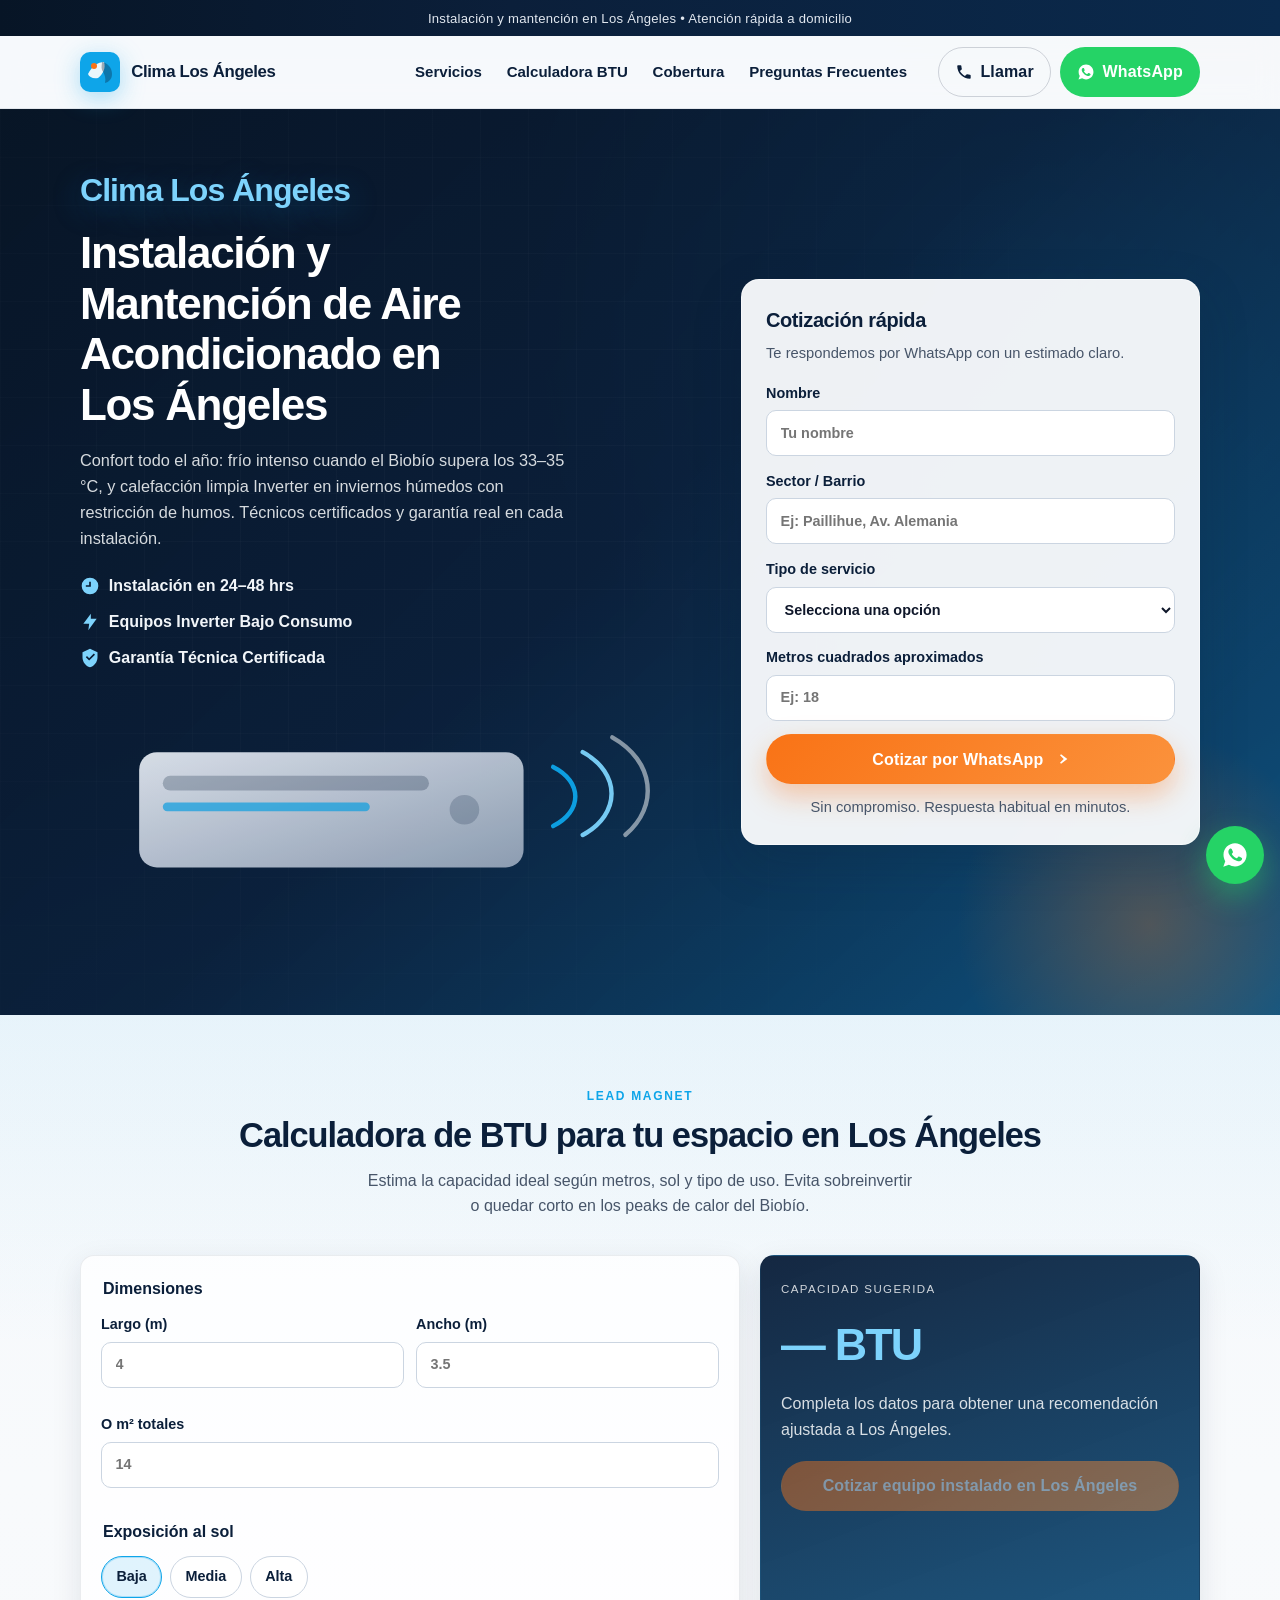
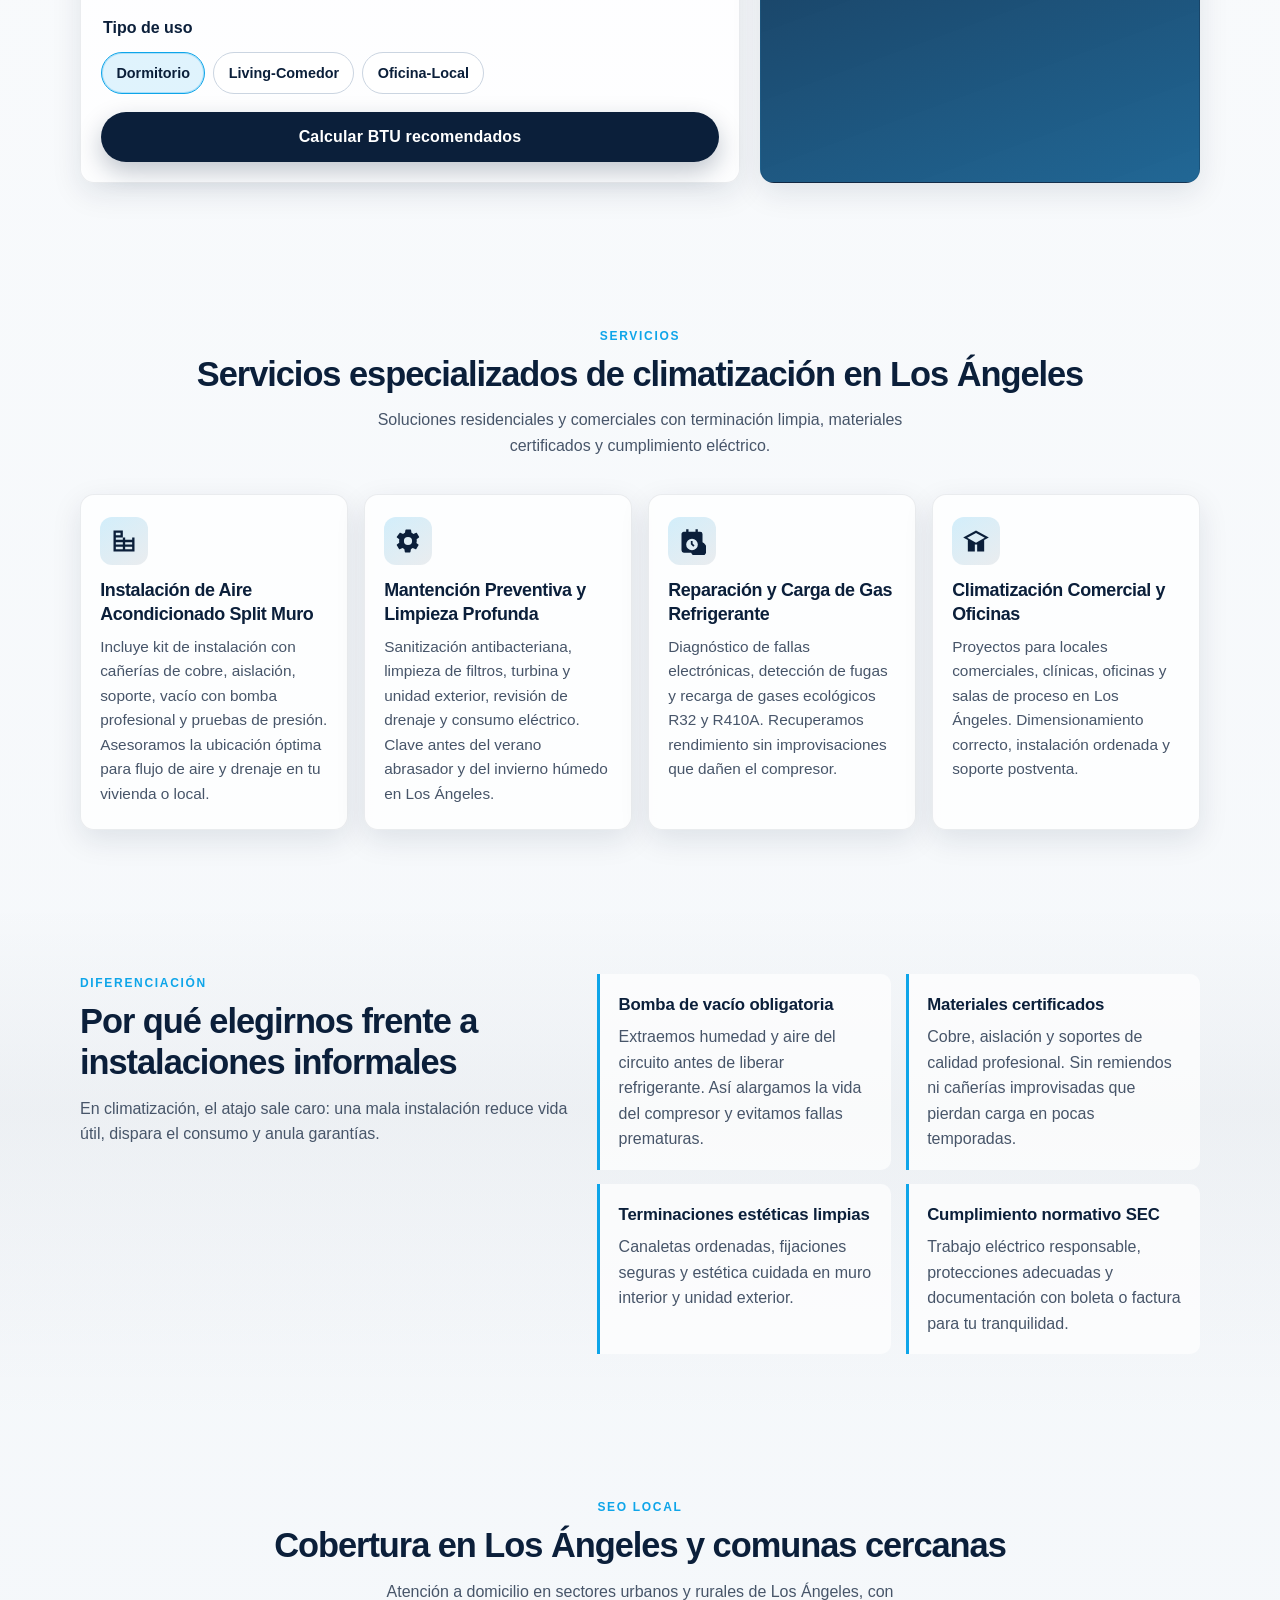
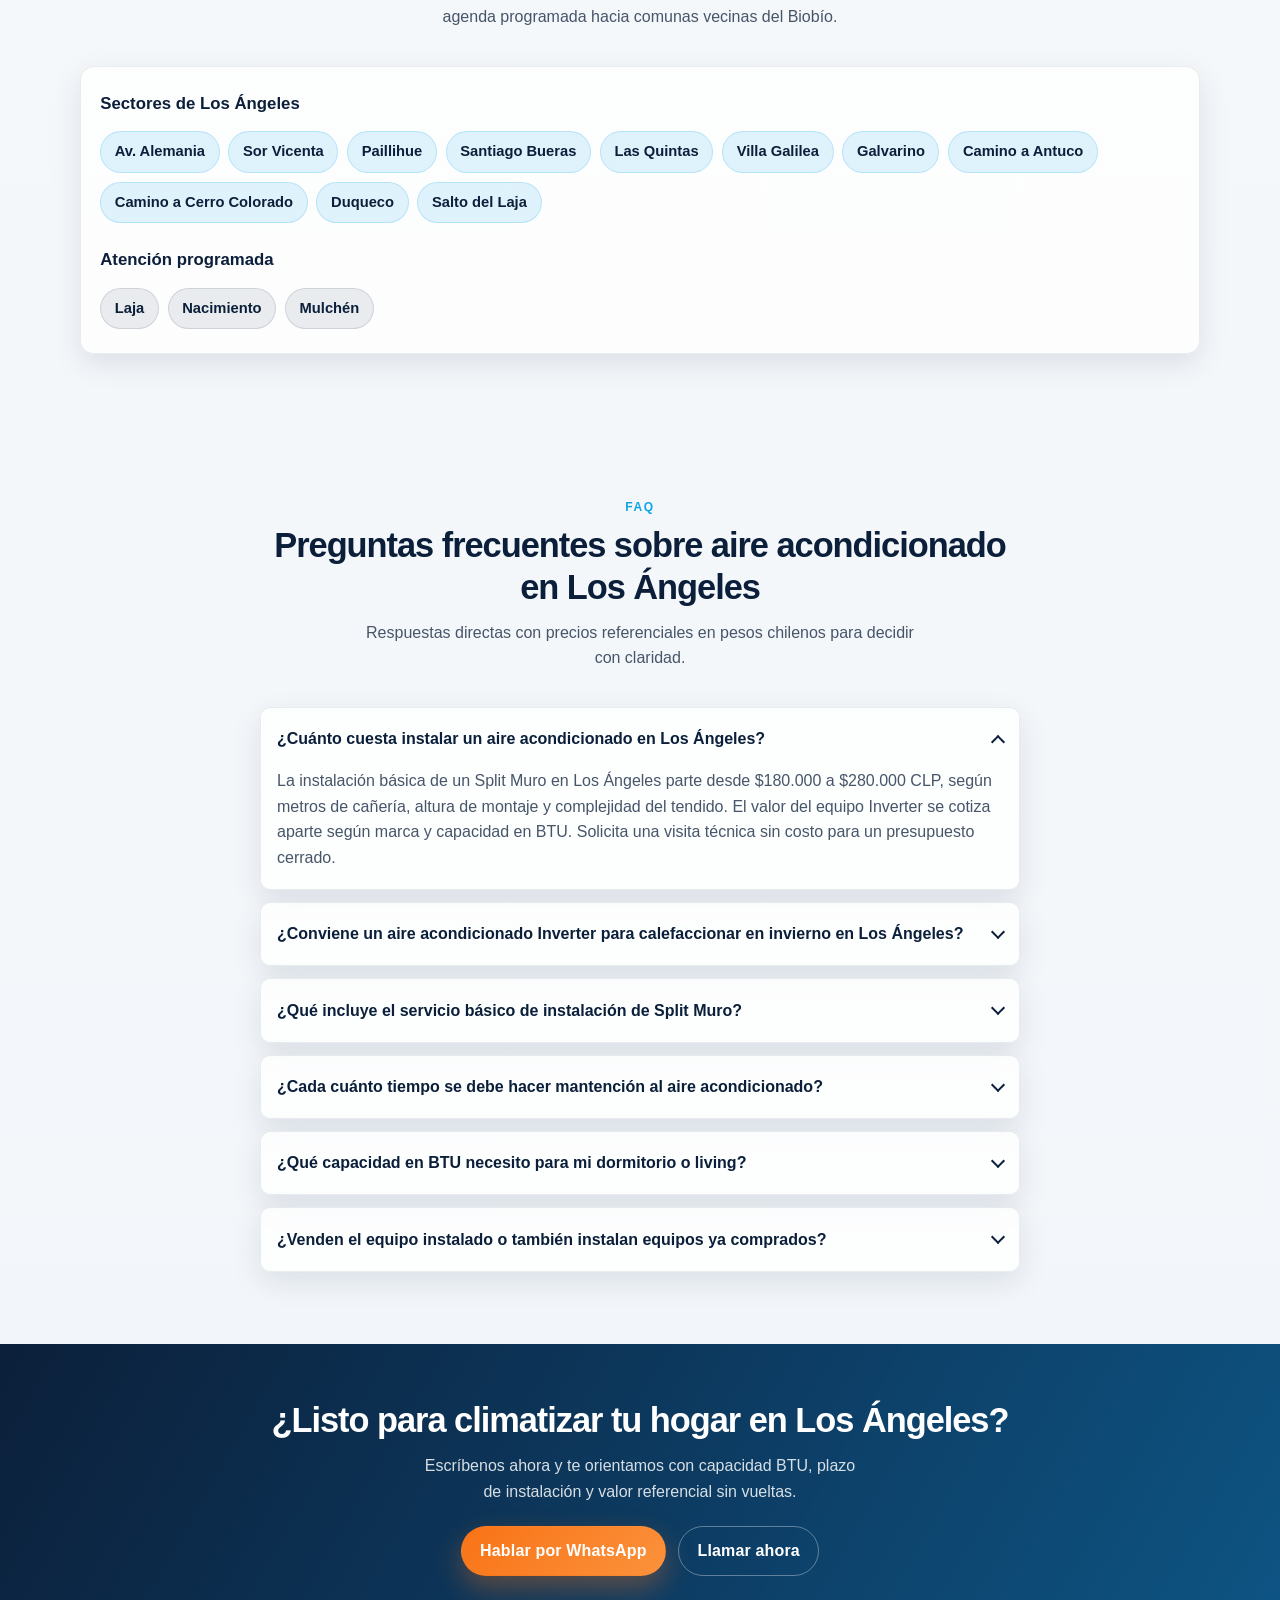
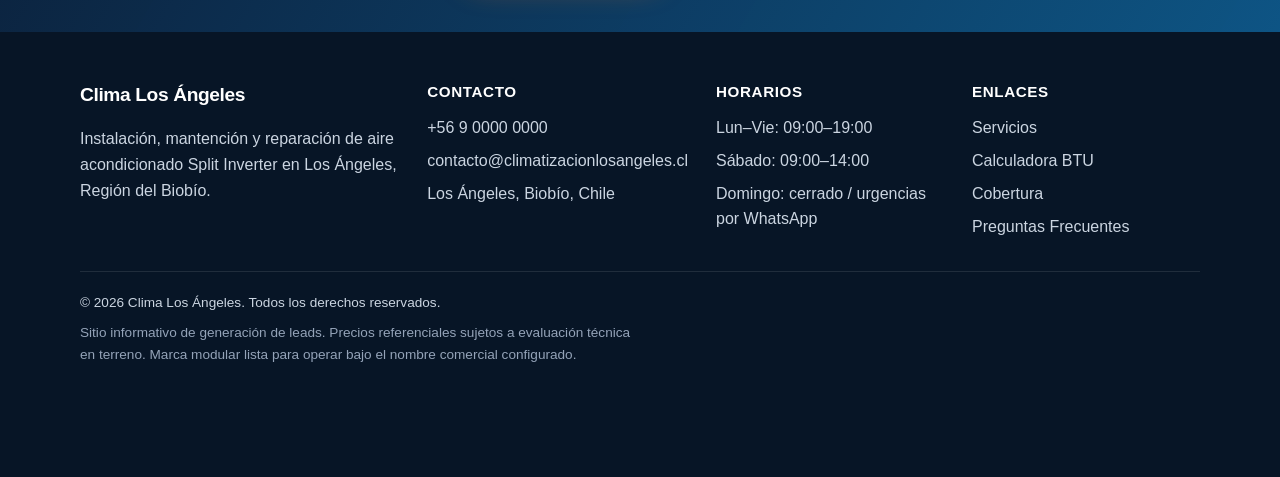
==== index.html @ d8f7f58b "Publish Rank & Rent landing for climatización in Los Ángeles. Co-authored-by: Cursor <cursoragent@cu" ====
<!DOCTYPE html>
<html lang="es-CL">
<head>
  <meta charset="UTF-8">
  <meta name="viewport" content="width=device-width, initial-scale=1.0">
  <title>Aire Acondicionado en Los Ángeles | Instalación y Mantención Inverter</title>
  <meta name="description" content="Instalación y mantención de aire acondicionado Inverter en Los Ángeles. Frío en verano, calefacción limpia en invierno. Cotiza por WhatsApp hoy.">
  <meta name="robots" content="index, follow">
  <link rel="canonical" href="https://climatizacionlosangeles.cl/">

  <meta property="og:type" content="website">
  <meta property="og:locale" content="es_CL">
  <meta property="og:url" content="https://climatizacionlosangeles.cl/">
  <meta property="og:title" content="Aire Acondicionado en Los Ángeles | Instalación y Mantención Inverter">
  <meta property="og:description" content="Instalación y mantención de aire acondicionado Inverter en Los Ángeles. Frío en verano, calefacción limpia en invierno. Cotiza por WhatsApp hoy.">
  <meta property="og:site_name" content="Clima Los Ángeles">

  <meta name="geo.region" content="CL-BI">
  <meta name="geo.placename" content="Los Ángeles">
  <meta name="geo.position" content="-37.4689;-72.3527">
  <meta name="ICBM" content="-37.4689, -72.3527">

  <meta name="theme-color" content="#0B1F3A">
  <link rel="stylesheet" href="css/styles.css">

  <script type="application/ld+json">
  {
    "@context": "https://schema.org",
    "@graph": [
      {
        "@type": "HVACBusiness",
        "@id": "https://climatizacionlosangeles.cl/#business",
        "name": "Clima Los Ángeles",
        "url": "https://climatizacionlosangeles.cl/",
        "telephone": "+56900000000",
        "email": "contacto@climatizacionlosangeles.cl",
        "priceRange": "$$",
        "image": "https://climatizacionlosangeles.cl/og-image.jpg",
        "description": "Instalación, mantención y reparación de aire acondicionado Split Inverter en Los Ángeles, Región del Biobío. Solución frío/calor limpia frente a la leña.",
        "address": {
          "@type": "PostalAddress",
          "addressLocality": "Los Ángeles",
          "addressRegion": "Biobío",
          "addressCountry": "CL"
        },
        "geo": {
          "@type": "GeoCoordinates",
          "latitude": -37.4689,
          "longitude": -72.3527
        },
        "areaServed": [
          { "@type": "City", "name": "Los Ángeles" },
          { "@type": "City", "name": "Laja" },
          { "@type": "City", "name": "Nacimiento" },
          { "@type": "City", "name": "Mulchén" }
        ],
        "openingHoursSpecification": [
          {
            "@type": "OpeningHoursSpecification",
            "dayOfWeek": ["Monday", "Tuesday", "Wednesday", "Thursday", "Friday"],
            "opens": "09:00",
            "closes": "19:00"
          },
          {
            "@type": "OpeningHoursSpecification",
            "dayOfWeek": "Saturday",
            "opens": "09:00",
            "closes": "14:00"
          }
        ],
        "sameAs": []
      },
      {
        "@type": "Service",
        "@id": "https://climatizacionlosangeles.cl/#instalacion",
        "name": "Instalación de Aire Acondicionado Split Muro",
        "serviceType": "Instalación de aire acondicionado",
        "provider": { "@id": "https://climatizacionlosangeles.cl/#business" },
        "areaServed": { "@type": "City", "name": "Los Ángeles" },
        "description": "Instalación profesional de Split Inverter con kit completo, vacío con bomba, pruebas de presión y asesoría de ubicación en Los Ángeles."
      },
      {
        "@type": "Service",
        "@id": "https://climatizacionlosangeles.cl/#mantencion",
        "name": "Mantención Preventiva y Limpieza Profunda",
        "serviceType": "Mantención de aire acondicionado",
        "provider": { "@id": "https://climatizacionlosangeles.cl/#business" },
        "areaServed": { "@type": "City", "name": "Los Ángeles" },
        "description": "Sanitización antibacteriana, limpieza de filtros, turbina y unidad exterior, revisión de drenaje y consumo eléctrico."
      },
      {
        "@type": "Service",
        "@id": "https://climatizacionlosangeles.cl/#reparacion",
        "name": "Reparación y Carga de Gas Refrigerante",
        "serviceType": "Reparación de aire acondicionado",
        "provider": { "@id": "https://climatizacionlosangeles.cl/#business" },
        "areaServed": { "@type": "City", "name": "Los Ángeles" },
        "description": "Diagnóstico de fallas electrónicas, detección de fugas y recarga de gases ecológicos R32 y R410A."
      },
      {
        "@type": "FAQPage",
        "@id": "https://climatizacionlosangeles.cl/#faq",
        "mainEntity": [
          {
            "@type": "Question",
            "name": "¿Cuánto cuesta instalar un aire acondicionado en Los Ángeles?",
            "acceptedAnswer": {
              "@type": "Answer",
              "text": "La instalación básica de un Split Muro en Los Ángeles parte desde $180.000 a $280.000 CLP, según metros de cañería, altura de montaje y complejidad del tendido. El valor del equipo Inverter se cotiza aparte según marca y capacidad en BTU. Solicita una visita técnica sin costo para un presupuesto cerrado."
            }
          },
          {
            "@type": "Question",
            "name": "¿Conviene un aire acondicionado Inverter para calefaccionar en invierno en Los Ángeles?",
            "acceptedAnswer": {
              "@type": "Answer",
              "text": "Sí. En Los Ángeles los inviernos son húmedos y fríos, y con restricción de humos visibles la leña queda limitada. Un Split Inverter frío/calor entrega calefacción limpia, eficiente y de bajo consumo eléctrico, ideal para dormitorios y living sin emitir material particulado."
            }
          },
          {
            "@type": "Question",
            "name": "¿Qué incluye el servicio básico de instalación de Split Muro?",
            "acceptedAnswer": {
              "@type": "Answer",
              "text": "Incluye kit de instalación (cañerías de cobre, aislación térmica, soporte de unidad exterior), vacío con bomba profesional, pruebas de presión, puesta en marcha, explicación de uso del control y garantía escrita del servicio. Tendidos especiales o canaletas decorativas se cotizan aparte."
            }
          },
          {
            "@type": "Question",
            "name": "¿Cada cuánto tiempo se debe hacer mantención al aire acondicionado?",
            "acceptedAnswer": {
              "@type": "Answer",
              "text": "Se recomienda mantención preventiva al menos 1 o 2 veces al año: antes del verano (para frío) y antes del invierno (para calefacción). El servicio de limpieza profunda en Los Ángeles tiene valor referencial desde $45.000 a $70.000 CLP por equipo, según acceso y estado del sistema."
            }
          },
          {
            "@type": "Question",
            "name": "¿Qué capacidad en BTU necesito para mi dormitorio o living?",
            "acceptedAnswer": {
              "@type": "Answer",
              "text": "Como referencia: dormitorio de 9 a 12 m² suele requerir 9.000 BTU; living de 16 a 22 m² alrededor de 12.000 a 18.000 BTU. La exposición al sol, altura de cielo y uso real cambian el cálculo. Usa nuestra calculadora de BTU en esta página para una estimación precisa."
            }
          },
          {
            "@type": "Question",
            "name": "¿Venden el equipo instalado o también instalan equipos ya comprados?",
            "acceptedAnswer": {
              "@type": "Answer",
              "text": "Ambas opciones. Cotizamos equipos Inverter instalados llave en mano, y también instalamos equipos que el cliente ya compró en retail, siempre que cumplan condiciones técnicas y de garantía. En ambos casos usamos bomba de vacío y materiales certificados."
            }
          }
        ]
      },
      {
        "@type": "BreadcrumbList",
        "@id": "https://climatizacionlosangeles.cl/#breadcrumb",
        "itemListElement": [
          {
            "@type": "ListItem",
            "position": 1,
            "name": "Inicio",
            "item": "https://climatizacionlosangeles.cl/"
          },
          {
            "@type": "ListItem",
            "position": 2,
            "name": "Aire Acondicionado Los Ángeles",
            "item": "https://climatizacionlosangeles.cl/#servicios"
          }
        ]
      }
    ]
  }
  </script>
</head>
<body>
  <a class="skip-link" href="#contenido">Saltar al contenido</a>

  <div class="topbar" role="region" aria-label="Aviso de atención">
    <p>Instalación y mantención en Los Ángeles • Atención rápida a domicilio</p>
  </div>

  <header class="site-header" id="inicio">
    <div class="nav-wrap">
      <a class="brand" href="#inicio" aria-label="Clima Los Ángeles - Inicio">
        <svg class="brand-mark" viewBox="0 0 40 40" width="40" height="40" aria-hidden="true" focusable="false">
          <rect width="40" height="40" rx="10" fill="#0EA5E9"/>
          <path d="M8 22c4-8 10-12 16-12 2 6-1 12-6 16-5 1-9-1-10-4z" fill="#F8FAFC" opacity=".95"/>
          <path d="M22 10c6 1 10 6 10 12 0 5-3 8-7 9 1-4 0-9-3-13-1-3 0-6 0-8z" fill="#0B1F3A" opacity=".35"/>
          <circle cx="14" cy="14" r="3" fill="#F97316"/>
        </svg>
        <span class="brand-text" data-brand-name>Clima Los Ángeles</span>
      </a>

      <button class="nav-toggle" type="button" aria-expanded="false" aria-controls="nav-menu" aria-label="Abrir menú">
        <span></span><span></span><span></span>
      </button>

      <nav class="nav" id="nav-menu" aria-label="Navegación principal">
        <ul class="nav-list">
          <li><a href="#servicios">Servicios</a></li>
          <li><a href="#calculadora">Calculadora BTU</a></li>
          <li><a href="#cobertura">Cobertura</a></li>
          <li><a href="#faq">Preguntas Frecuentes</a></li>
        </ul>
        <div class="nav-cta">
          <a class="btn btn-ghost btn-call" data-phone-link href="tel:+56900000000">
            <svg viewBox="0 0 24 24" width="18" height="18" aria-hidden="true"><path fill="currentColor" d="M6.6 10.8c1.4 2.8 3.8 5.1 6.6 6.6l2.2-2.2c.3-.3.7-.4 1-.2 1.1.4 2.3.6 3.5.6.6 0 1 .4 1 1V20c0 .6-.4 1-1 1C10.6 21 3 13.4 3 4c0-.6.4-1 1-1h3.5c.6 0 1 .4 1 1 0 1.2.2 2.4.6 3.5.1.3 0 .7-.2 1L6.6 10.8z"/></svg>
            Llamar
          </a>
          <a class="btn btn-whatsapp" data-whatsapp-nav href="#" target="_blank" rel="noopener noreferrer">
            <svg viewBox="0 0 24 24" width="18" height="18" aria-hidden="true"><path fill="currentColor" d="M12.04 2C6.58 2 2.15 6.4 2.15 11.84c0 1.96.52 3.87 1.5 5.55L2 22l4.78-1.55a9.9 9.9 0 0 0 5.26 1.48h.01c5.46 0 9.89-4.4 9.89-9.84C21.94 6.4 17.5 2 12.04 2zm5.76 13.98c-.24.67-1.4 1.23-1.93 1.31-.5.07-1.13.1-1.82-.11-.42-.13-.96-.31-1.65-.61-2.9-1.26-4.79-4.2-4.93-4.39-.14-.19-1.15-1.53-1.15-2.92 0-1.39.73-2.07 1-2.35.24-.26.64-.38.98-.38.12 0 .23 0 .33.01.3.01.44-.05.69.53.24.58.83 2.02.9 2.17.07.14.12.31.02.5-.1.2-.15.32-.3.49-.14.17-.3.37-.43.5-.14.14-.29.29-.12.57.17.28.74 1.22 1.59 1.98 1.1.97 2.02 1.28 2.3 1.42.29.14.45.12.62-.07.17-.19.73-.85.93-1.14.2-.29.39-.24.66-.14.27.1 1.71.81 2 .95.29.15.48.22.55.34.07.12.07.69-.17 1.36z"/></svg>
            WhatsApp
          </a>
        </div>
      </nav>
    </div>
  </header>

  <main id="contenido">
    <section class="hero" aria-labelledby="hero-title">
      <div class="hero-bg" aria-hidden="true">
        <div class="hero-grid"></div>
        <div class="hero-glow"></div>
      </div>

      <div class="hero-inner">
        <div class="hero-copy">
          <p class="brand-kicker" data-brand-name>Clima Los Ángeles</p>
          <h1 id="hero-title">Instalación y Mantención de Aire Acondicionado en Los Ángeles</h1>
          <p class="hero-lead">
            Confort todo el año: frío intenso cuando el Biobío supera los 33–35 °C, y calefacción limpia Inverter en inviernos húmedos con restricción de humos. Técnicos certificados y garantía real en cada instalación.
          </p>

          <ul class="trust-list">
            <li>
              <svg viewBox="0 0 24 24" width="20" height="20" aria-hidden="true"><path fill="currentColor" d="M12 2a10 10 0 1 0 0 20 10 10 0 0 0 0-20zm1 11H7v-2h4V7h2v6z"/></svg>
              Instalación en 24–48 hrs
            </li>
            <li>
              <svg viewBox="0 0 24 24" width="20" height="20" aria-hidden="true"><path fill="currentColor" d="M13 2L4 14h7l-1 8 10-14h-7l0-6z"/></svg>
              Equipos Inverter Bajo Consumo
            </li>
            <li>
              <svg viewBox="0 0 24 24" width="20" height="20" aria-hidden="true"><path fill="currentColor" d="M12 1 3 5v6c0 5.5 3.8 10.7 9 12 5.2-1.3 9-6.5 9-12V5l-9-4zm-1 14-4-4 1.4-1.4L11 12.2l5.6-5.6L18 8l-7 7z"/></svg>
              Garantía Técnica Certificada
            </li>
          </ul>

          <div class="hero-visual" aria-hidden="true">
            <svg class="ac-illustration" viewBox="0 0 420 180" role="img">
              <defs>
                <linearGradient id="acFace" x1="0" y1="0" x2="1" y2="1">
                  <stop offset="0%" stop-color="#E2E8F0"/>
                  <stop offset="100%" stop-color="#94A3B8"/>
                </linearGradient>
              </defs>
              <rect x="40" y="40" width="260" height="78" rx="12" fill="url(#acFace)"/>
              <rect x="56" y="56" width="180" height="10" rx="5" fill="#0B1F3A" opacity=".25"/>
              <rect x="56" y="74" width="140" height="6" rx="3" fill="#0EA5E9" opacity=".7"/>
              <circle cx="260" cy="79" r="10" fill="#0B1F3A" opacity=".2"/>
              <path class="air-wave w1" d="M320 50c20 10 20 30 0 40" fill="none" stroke="#0EA5E9" stroke-width="3" stroke-linecap="round"/>
              <path class="air-wave w2" d="M340 40c26 14 26 42 0 56" fill="none" stroke="#7DD3FC" stroke-width="3" stroke-linecap="round"/>
              <path class="air-wave w3" d="M360 30c32 18 32 54 0 72" fill="none" stroke="#F8FAFC" stroke-width="3" stroke-linecap="round" opacity=".55"/>
            </svg>
          </div>
        </div>

        <div class="hero-form-wrap">
          <form class="quote-form" id="quote-form" novalidate>
            <h2 class="form-title">Cotización rápida</h2>
            <p class="form-sub">Te respondemos por WhatsApp con un estimado claro.</p>

            <label>
              <span>Nombre</span>
              <input type="text" name="nombre" autocomplete="name" required placeholder="Tu nombre">
            </label>

            <label>
              <span>Sector / Barrio</span>
              <input type="text" name="sector" required placeholder="Ej: Paillihue, Av. Alemania">
            </label>

            <label>
              <span>Tipo de servicio</span>
              <select name="servicio" required>
                <option value="">Selecciona una opción</option>
                <option value="Instalación">Instalación</option>
                <option value="Mantención">Mantención</option>
                <option value="Reparación">Reparación</option>
              </select>
            </label>

            <label>
              <span>Metros cuadrados aproximados</span>
              <input type="number" name="metros" min="5" max="200" step="1" required placeholder="Ej: 18">
            </label>

            <button class="btn btn-accent btn-block" type="submit">
              Cotizar por WhatsApp
              <svg viewBox="0 0 24 24" width="18" height="18" aria-hidden="true"><path fill="currentColor" d="M5 12h12l-5-5 1.4-1.4L21.8 12l-8.4 6.4L12 17l5-5H5z"/></svg>
            </button>
            <p class="form-note">Sin compromiso. Respuesta habitual en minutos.</p>
          </form>
        </div>
      </div>
    </section>

    <section class="section calculator-section" id="calculadora" aria-labelledby="calc-title">
      <div class="container">
        <header class="section-head">
          <p class="eyebrow">Lead magnet</p>
          <h2 id="calc-title">Calculadora de BTU para tu espacio en Los Ángeles</h2>
          <p class="section-lead">Estima la capacidad ideal según metros, sol y tipo de uso. Evita sobreinvertir o quedar corto en los peaks de calor del Biobío.</p>
        </header>

        <div class="calc-layout">
          <form class="calc-form" id="btu-form">
            <fieldset>
              <legend>Dimensiones</legend>
              <div class="calc-grid">
                <label>
                  <span>Largo (m)</span>
                  <input type="number" id="largo" name="largo" min="1" max="30" step="0.1" placeholder="4">
                </label>
                <label>
                  <span>Ancho (m)</span>
                  <input type="number" id="ancho" name="ancho" min="1" max="30" step="0.1" placeholder="3.5">
                </label>
                <label class="full">
                  <span>O m² totales</span>
                  <input type="number" id="metros-totales" name="metrosTotales" min="4" max="120" step="0.5" placeholder="14">
                </label>
              </div>
            </fieldset>

            <fieldset>
              <legend>Exposición al sol</legend>
              <div class="chip-group" role="radiogroup" aria-label="Nivel de exposición al sol">
                <label class="chip"><input type="radio" name="sol" value="baja" checked> Baja</label>
                <label class="chip"><input type="radio" name="sol" value="media"> Media</label>
                <label class="chip"><input type="radio" name="sol" value="alta"> Alta</label>
              </div>
            </fieldset>

            <fieldset>
              <legend>Tipo de uso</legend>
              <div class="chip-group" role="radiogroup" aria-label="Tipo de uso">
                <label class="chip"><input type="radio" name="uso" value="dormitorio" checked> Dormitorio</label>
                <label class="chip"><input type="radio" name="uso" value="living"> Living-Comedor</label>
                <label class="chip"><input type="radio" name="uso" value="oficina"> Oficina-Local</label>
              </div>
            </fieldset>

            <button class="btn btn-primary btn-block" type="submit">Calcular BTU recomendados</button>
          </form>

          <aside class="calc-result" id="calc-result" aria-live="polite">
            <p class="result-label">Capacidad sugerida</p>
            <p class="result-btu" id="result-btu">— BTU</p>
            <p class="result-copy" id="result-copy">Completa los datos para obtener una recomendación ajustada a Los Ángeles.</p>
            <a class="btn btn-accent btn-block is-disabled" id="btu-whatsapp" href="#" target="_blank" rel="noopener noreferrer" aria-disabled="true">
              Cotizar equipo instalado en Los Ángeles
            </a>
          </aside>
        </div>
      </div>
    </section>

    <section class="section services-section" id="servicios" aria-labelledby="servicios-title">
      <div class="container">
        <header class="section-head">
          <p class="eyebrow">Servicios</p>
          <h2 id="servicios-title">Servicios especializados de climatización en Los Ángeles</h2>
          <p class="section-lead">Soluciones residenciales y comerciales con terminación limpia, materiales certificados y cumplimiento eléctrico.</p>
        </header>

        <div class="services-grid">
          <article class="service-card">
            <div class="service-icon" aria-hidden="true">
              <svg viewBox="0 0 24 24" width="28" height="28"><path fill="currentColor" d="M3 21V3h8v6h10v12H3zm2-2h6v-2H5v2zm0-4h6v-2H5v2zm0-4h6V9H5v2zm0-4h4V5H5v2zm8 12h6v-2h-6v2zm0-4h6v-2h-6v2zm0-4h6V9h-6v2z"/></svg>
            </div>
            <h3>Instalación de Aire Acondicionado Split Muro</h3>
            <p>Incluye kit de instalación con cañerías de cobre, aislación, soporte, vacío con bomba profesional y pruebas de presión. Asesoramos la ubicación óptima para flujo de aire y drenaje en tu vivienda o local.</p>
          </article>

          <article class="service-card">
            <div class="service-icon" aria-hidden="true">
              <svg viewBox="0 0 24 24" width="28" height="28"><path fill="currentColor" d="M19.4 13.4c0-.5.1-.9.1-1.4s0-.9-.1-1.4l2-1.6c.2-.1.2-.4.1-.6l-1.9-3.3c-.1-.2-.4-.3-.6-.2l-2.4 1c-.5-.4-1-.7-1.6-.9l-.4-2.5c0-.2-.2-.4-.5-.4h-3.8c-.2 0-.4.2-.5.4l-.4 2.5c-.6.2-1.1.5-1.6.9l-2.4-1c-.2-.1-.5 0-.6.2L2.4 8.4c-.1.2-.1.5.1.6l2 1.6c0 .5-.1.9-.1 1.4s0 .9.1 1.4l-2 1.6c-.2.1-.2.4-.1.6l1.9 3.3c.1.2.4.3.6.2l2.4-1c.5.4 1 .7 1.6.9l.4 2.5c0 .2.2.4.5.4h3.8c.2 0 .4-.2.5-.4l.4-2.5c.6-.2 1.1-.5 1.6-.9l2.4 1c.2.1.5 0 .6-.2l1.9-3.3c.1-.2.1-.5-.1-.6l-2-1.6zM12 15.5A3.5 3.5 0 1 1 12 8.5a3.5 3.5 0 0 1 0 7z"/></svg>
            </div>
            <h3>Mantención Preventiva y Limpieza Profunda</h3>
            <p>Sanitización antibacteriana, limpieza de filtros, turbina y unidad exterior, revisión de drenaje y consumo eléctrico. Clave antes del verano abrasador y del invierno húmedo en Los Ángeles.</p>
          </article>

          <article class="service-card">
            <div class="service-icon" aria-hidden="true">
              <svg viewBox="0 0 24 24" width="28" height="28"><path fill="currentColor" d="M7 2v2H5c-1.1 0-2 .9-2 2v14a2 2 0 0 0 2 2h6.3A7 7 0 1 0 21 13V6a2 2 0 0 0-2-2h-2V2h-2v2H9V2H7zm5 18a5 5 0 1 1 0-10 5 5 0 0 1 0 10zm.5-8v2.1l1.7 1.7-1.1 1.1L11 14.8V12h1.5z"/></svg>
            </div>
            <h3>Reparación y Carga de Gas Refrigerante</h3>
            <p>Diagnóstico de fallas electrónicas, detección de fugas y recarga de gases ecológicos R32 y R410A. Recuperamos rendimiento sin improvisaciones que dañen el compresor.</p>
          </article>

          <article class="service-card">
            <div class="service-icon" aria-hidden="true">
              <svg viewBox="0 0 24 24" width="28" height="28"><path fill="currentColor" d="M12 3 1 9l4 2.2V21h6v-6h2v6h6V11.2L23 9 12 3zm0 2.2 7.5 4.1L12 13.5 4.5 9.3 12 5.2z"/></svg>
            </div>
            <h3>Climatización Comercial y Oficinas</h3>
            <p>Proyectos para locales comerciales, clínicas, oficinas y salas de proceso en Los Ángeles. Dimensionamiento correcto, instalación ordenada y soporte postventa.</p>
          </article>
        </div>
      </div>
    </section>

    <section class="section why-section" id="por-que" aria-labelledby="why-title">
      <div class="container why-layout">
        <header class="section-head left">
          <p class="eyebrow">Diferenciación</p>
          <h2 id="why-title">Por qué elegirnos frente a instalaciones informales</h2>
          <p class="section-lead">En climatización, el atajo sale caro: una mala instalación reduce vida útil, dispara el consumo y anula garantías.</p>
        </header>

        <ul class="why-list">
          <li>
            <h3>Bomba de vacío obligatoria</h3>
            <p>Extraemos humedad y aire del circuito antes de liberar refrigerante. Así alargamos la vida del compresor y evitamos fallas prematuras.</p>
          </li>
          <li>
            <h3>Materiales certificados</h3>
            <p>Cobre, aislación y soportes de calidad profesional. Sin remiendos ni cañerías improvisadas que pierdan carga en pocas temporadas.</p>
          </li>
          <li>
            <h3>Terminaciones estéticas limpias</h3>
            <p>Canaletas ordenadas, fijaciones seguras y estética cuidada en muro interior y unidad exterior.</p>
          </li>
          <li>
            <h3>Cumplimiento normativo SEC</h3>
            <p>Trabajo eléctrico responsable, protecciones adecuadas y documentación con boleta o factura para tu tranquilidad.</p>
          </li>
        </ul>
      </div>
    </section>

    <section class="section coverage-section" id="cobertura" aria-labelledby="cobertura-title">
      <div class="container">
        <header class="section-head">
          <p class="eyebrow">SEO local</p>
          <h2 id="cobertura-title">Cobertura en Los Ángeles y comunas cercanas</h2>
          <p class="section-lead">Atención a domicilio en sectores urbanos y rurales de Los Ángeles, con agenda programada hacia comunas vecinas del Biobío.</p>
        </header>

        <div class="coverage-panel">
          <h3>Sectores de Los Ángeles</h3>
          <ul class="coverage-tags">
            <li>Av. Alemania</li>
            <li>Sor Vicenta</li>
            <li>Paillihue</li>
            <li>Santiago Bueras</li>
            <li>Las Quintas</li>
            <li>Villa Galilea</li>
            <li>Galvarino</li>
            <li>Camino a Antuco</li>
            <li>Camino a Cerro Colorado</li>
            <li>Duqueco</li>
            <li>Salto del Laja</li>
          </ul>

          <h3>Atención programada</h3>
          <ul class="coverage-tags secondary">
            <li>Laja</li>
            <li>Nacimiento</li>
            <li>Mulchén</li>
          </ul>
        </div>
      </div>
    </section>

    <section class="section faq-section" id="faq" aria-labelledby="faq-title">
      <div class="container narrow">
        <header class="section-head">
          <p class="eyebrow">FAQ</p>
          <h2 id="faq-title">Preguntas frecuentes sobre aire acondicionado en Los Ángeles</h2>
          <p class="section-lead">Respuestas directas con precios referenciales en pesos chilenos para decidir con claridad.</p>
        </header>

        <div class="faq-list">
          <details class="faq-item" open>
            <summary>¿Cuánto cuesta instalar un aire acondicionado en Los Ángeles?</summary>
            <p>La instalación básica de un Split Muro en Los Ángeles parte desde $180.000 a $280.000 CLP, según metros de cañería, altura de montaje y complejidad del tendido. El valor del equipo Inverter se cotiza aparte según marca y capacidad en BTU. Solicita una visita técnica sin costo para un presupuesto cerrado.</p>
          </details>

          <details class="faq-item">
            <summary>¿Conviene un aire acondicionado Inverter para calefaccionar en invierno en Los Ángeles?</summary>
            <p>Sí. En Los Ángeles los inviernos son húmedos y fríos, y con restricción de humos visibles la leña queda limitada. Un Split Inverter frío/calor entrega calefacción limpia, eficiente y de bajo consumo eléctrico, ideal para dormitorios y living sin emitir material particulado.</p>
          </details>

          <details class="faq-item">
            <summary>¿Qué incluye el servicio básico de instalación de Split Muro?</summary>
            <p>Incluye kit de instalación (cañerías de cobre, aislación térmica, soporte de unidad exterior), vacío con bomba profesional, pruebas de presión, puesta en marcha, explicación de uso del control y garantía escrita del servicio. Tendidos especiales o canaletas decorativas se cotizan aparte.</p>
          </details>

          <details class="faq-item">
            <summary>¿Cada cuánto tiempo se debe hacer mantención al aire acondicionado?</summary>
            <p>Se recomienda mantención preventiva al menos 1 o 2 veces al año: antes del verano (para frío) y antes del invierno (para calefacción). El servicio de limpieza profunda en Los Ángeles tiene valor referencial desde $45.000 a $70.000 CLP por equipo, según acceso y estado del sistema.</p>
          </details>

          <details class="faq-item">
            <summary>¿Qué capacidad en BTU necesito para mi dormitorio o living?</summary>
            <p>Como referencia: dormitorio de 9 a 12 m² suele requerir 9.000 BTU; living de 16 a 22 m² alrededor de 12.000 a 18.000 BTU. La exposición al sol, altura de cielo y uso real cambian el cálculo. Usa nuestra calculadora de BTU en esta página para una estimación precisa.</p>
          </details>

          <details class="faq-item">
            <summary>¿Venden el equipo instalado o también instalan equipos ya comprados?</summary>
            <p>Ambas opciones. Cotizamos equipos Inverter instalados llave en mano, y también instalamos equipos que el cliente ya compró en retail, siempre que cumplan condiciones técnicas y de garantía. En ambos casos usamos bomba de vacío y materiales certificados.</p>
          </details>
        </div>
      </div>
    </section>

    <section class="cta-band" aria-labelledby="cta-title">
      <div class="container cta-inner">
        <h2 id="cta-title">¿Listo para climatizar tu hogar en Los Ángeles?</h2>
        <p>Escríbenos ahora y te orientamos con capacidad BTU, plazo de instalación y valor referencial sin vueltas.</p>
        <div class="cta-actions">
          <a class="btn btn-accent" data-whatsapp-cta href="#" target="_blank" rel="noopener noreferrer">Hablar por WhatsApp</a>
          <a class="btn btn-ghost-light" data-phone-link href="tel:+56900000000">Llamar ahora</a>
        </div>
      </div>
    </section>
  </main>

  <footer class="site-footer">
    <div class="container footer-grid">
      <div>
        <p class="footer-brand" data-brand-name>Clima Los Ángeles</p>
        <p>Instalación, mantención y reparación de aire acondicionado Split Inverter en Los Ángeles, Región del Biobío.</p>
      </div>
      <div>
        <h2 class="footer-heading">Contacto</h2>
        <ul class="footer-list">
          <li><a data-phone-link href="tel:+56900000000"><span data-phone-text>+56 9 0000 0000</span></a></li>
          <li><a data-email-link href="mailto:contacto@climatizacionlosangeles.cl"><span data-email-text>contacto@climatizacionlosangeles.cl</span></a></li>
          <li>Los Ángeles, Biobío, Chile</li>
        </ul>
      </div>
      <div>
        <h2 class="footer-heading">Horarios</h2>
        <ul class="footer-list">
          <li>Lun–Vie: 09:00–19:00</li>
          <li>Sábado: 09:00–14:00</li>
          <li>Domingo: cerrado / urgencias por WhatsApp</li>
        </ul>
      </div>
      <div>
        <h2 class="footer-heading">Enlaces</h2>
        <ul class="footer-list">
          <li><a href="#servicios">Servicios</a></li>
          <li><a href="#calculadora">Calculadora BTU</a></li>
          <li><a href="#cobertura">Cobertura</a></li>
          <li><a href="#faq">Preguntas Frecuentes</a></li>
        </ul>
      </div>
    </div>
    <div class="footer-bottom">
      <p>&copy; <span id="year"></span> <span data-brand-name>Clima Los Ángeles</span>. Todos los derechos reservados.</p>
      <p class="legal">Sitio informativo de generación de leads. Precios referenciales sujetos a evaluación técnica en terreno. Marca modular lista para operar bajo el nombre comercial configurado.</p>
    </div>
  </footer>

  <a class="whatsapp-float" data-whatsapp-float href="#" target="_blank" rel="noopener noreferrer" aria-label="Escribir por WhatsApp">
    <svg viewBox="0 0 24 24" width="28" height="28" aria-hidden="true"><path fill="currentColor" d="M12.04 2C6.58 2 2.15 6.4 2.15 11.84c0 1.96.52 3.87 1.5 5.55L2 22l4.78-1.55a9.9 9.9 0 0 0 5.26 1.48h.01c5.46 0 9.89-4.4 9.89-9.84C21.94 6.4 17.5 2 12.04 2zm5.76 13.98c-.24.67-1.4 1.23-1.93 1.31-.5.07-1.13.1-1.82-.11-.42-.13-.96-.31-1.65-.61-2.9-1.26-4.79-4.2-4.93-4.39-.14-.19-1.15-1.53-1.15-2.92 0-1.39.73-2.07 1-2.35.24-.26.64-.38.98-.38.12 0 .23 0 .33.01.3.01.44-.05.69.53.24.58.83 2.02.9 2.17.07.14.12.31.02.5-.1.2-.15.32-.3.49-.14.17-.3.37-.43.5-.14.14-.29.29-.12.57.17.28.74 1.22 1.59 1.98 1.1.97 2.02 1.28 2.3 1.42.29.14.45.12.62-.07.17-.19.73-.85.93-1.14.2-.29.39-.24.66-.14.27.1 1.71.81 2 .95.29.15.48.22.55.34.07.12.07.69-.17 1.36z"/></svg>
  </a>

  <script src="js/main.js" defer></script>
</body>
</html>
---- css/styles.css ----
/* =========================================================
   Clima Los Ángeles — Design tokens (Rank & Rent ready)
   Cambia solo las variables de marca para rebranding rápido
   ========================================================= */
:root {
  --brand-name: "Clima Los Ángeles";
  --navy: #0B1F3A;
  --navy-2: #123055;
  --sky: #0EA5E9;
  --sky-soft: #7DD3FC;
  --ice: #F8FAFC;
  --ice-2: #E2E8F0;
  --accent: #F97316;
  --accent-hover: #EA580C;
  --text: #0F172A;
  --muted: #475569;
  --ok: #059669;
  --wa: #25D366;
  --radius: 14px;
  --radius-sm: 10px;
  --shadow: 0 18px 50px rgba(11, 31, 58, 0.18);
  --shadow-soft: 0 10px 30px rgba(11, 31, 58, 0.1);
  --container: 1120px;
  --header-h: 72px;
  --topbar-h: 36px;
  --font-display: "Segoe UI Variable Display", "Segoe UI", "Candara", "Trebuchet MS", sans-serif;
  --font-body: "Segoe UI Variable Text", "Segoe UI", "Candara", "Lucida Sans Unicode", sans-serif;
  --ease: cubic-bezier(0.22, 1, 0.36, 1);
}

*,
*::before,
*::after {
  box-sizing: border-box;
}

html {
  scroll-behavior: smooth;
  scroll-padding-top: calc(var(--topbar-h) + var(--header-h) + 12px);
}

body {
  margin: 0;
  font-family: var(--font-body);
  color: var(--text);
  background:
    radial-gradient(1200px 500px at 10% -10%, rgba(14, 165, 233, 0.12), transparent 60%),
    radial-gradient(900px 400px at 100% 0%, rgba(249, 115, 22, 0.08), transparent 55%),
    linear-gradient(180deg, #EEF5FB 0%, var(--ice) 28%, #F1F5F9 100%);
  line-height: 1.6;
  -webkit-font-smoothing: antialiased;
  text-rendering: optimizeLegibility;
}

img,
svg {
  display: block;
  max-width: 100%;
}

a {
  color: inherit;
  text-decoration: none;
}

button,
input,
select {
  font: inherit;
}

.skip-link {
  position: absolute;
  left: 12px;
  top: -48px;
  background: var(--accent);
  color: #fff;
  padding: 0.6rem 1rem;
  border-radius: 8px;
  z-index: 1000;
}

.skip-link:focus {
  top: 12px;
}

.container {
  width: min(100% - 2rem, var(--container));
  margin-inline: auto;
}

.container.narrow {
  width: min(100% - 2rem, 760px);
}

/* ---------- Top bar + Header ---------- */
.topbar {
  background: linear-gradient(90deg, #071526, var(--navy) 40%, #0A2A4D);
  color: #E2E8F0;
  text-align: center;
  font-size: 0.82rem;
  letter-spacing: 0.02em;
  min-height: var(--topbar-h);
  display: grid;
  place-items: center;
  padding: 0.35rem 1rem;
}

.topbar p {
  margin: 0;
}

.site-header {
  position: sticky;
  top: 0;
  z-index: 50;
  backdrop-filter: blur(14px);
  background: rgba(248, 250, 252, 0.88);
  border-bottom: 1px solid rgba(11, 31, 58, 0.08);
}

.nav-wrap {
  width: min(100% - 2rem, var(--container));
  margin-inline: auto;
  min-height: var(--header-h);
  display: flex;
  align-items: center;
  justify-content: space-between;
  gap: 1rem;
}

.brand {
  display: inline-flex;
  align-items: center;
  gap: 0.7rem;
  font-family: var(--font-display);
  font-weight: 750;
  letter-spacing: -0.02em;
  color: var(--navy);
  font-size: 1.05rem;
}

.brand-mark {
  flex-shrink: 0;
  filter: drop-shadow(0 6px 12px rgba(14, 165, 233, 0.35));
}

.nav-toggle {
  width: 44px;
  height: 44px;
  border: 0;
  border-radius: 10px;
  background: var(--navy);
  display: grid;
  place-content: center;
  gap: 5px;
  cursor: pointer;
}

.nav-toggle span {
  width: 18px;
  height: 2px;
  background: #fff;
  display: block;
  transition: transform 0.25s var(--ease), opacity 0.2s;
}

.nav-toggle[aria-expanded="true"] span:nth-child(1) {
  transform: translateY(7px) rotate(45deg);
}

.nav-toggle[aria-expanded="true"] span:nth-child(2) {
  opacity: 0;
}

.nav-toggle[aria-expanded="true"] span:nth-child(3) {
  transform: translateY(-7px) rotate(-45deg);
}

.nav {
  position: fixed;
  inset: calc(var(--topbar-h) + var(--header-h)) 0 auto 0;
  background: rgba(248, 250, 252, 0.98);
  border-bottom: 1px solid rgba(11, 31, 58, 0.08);
  padding: 1rem 1.25rem 1.25rem;
  display: none;
  flex-direction: column;
  gap: 1rem;
  box-shadow: var(--shadow-soft);
}

.nav.is-open {
  display: flex;
}

.nav-list {
  list-style: none;
  margin: 0;
  padding: 0;
  display: grid;
  gap: 0.35rem;
}

.nav-list a {
  display: block;
  padding: 0.7rem 0.4rem;
  color: var(--navy);
  font-weight: 600;
  border-radius: 8px;
}

.nav-list a:hover,
.nav-list a:focus-visible {
  background: rgba(14, 165, 233, 0.1);
  color: var(--sky);
}

.nav-cta {
  display: grid;
  gap: 0.6rem;
}

/* ---------- Buttons ---------- */
.btn {
  display: inline-flex;
  align-items: center;
  justify-content: center;
  gap: 0.45rem;
  min-height: 46px;
  padding: 0.7rem 1.15rem;
  border-radius: 999px;
  border: 1px solid transparent;
  font-weight: 700;
  letter-spacing: 0.01em;
  cursor: pointer;
  transition: transform 0.2s var(--ease), background 0.2s, box-shadow 0.2s, border-color 0.2s;
}

.btn:hover {
  transform: translateY(-1px);
}

.btn:focus-visible {
  outline: 3px solid rgba(14, 165, 233, 0.45);
  outline-offset: 2px;
}

.btn-block {
  width: 100%;
}

.btn-primary {
  background: var(--navy);
  color: #fff;
  box-shadow: 0 10px 24px rgba(11, 31, 58, 0.25);
}

.btn-primary:hover {
  background: var(--navy-2);
}

.btn-accent {
  background: linear-gradient(135deg, var(--accent), #FB923C);
  color: #fff;
  box-shadow: 0 12px 28px rgba(249, 115, 22, 0.35);
}

.btn-accent:hover {
  background: linear-gradient(135deg, var(--accent-hover), var(--accent));
}

.btn-ghost {
  background: transparent;
  border-color: rgba(11, 31, 58, 0.18);
  color: var(--navy);
}

.btn-ghost:hover {
  border-color: var(--sky);
  color: var(--sky);
}

.btn-ghost-light {
  background: transparent;
  border-color: rgba(248, 250, 252, 0.35);
  color: #fff;
}

.btn-ghost-light:hover {
  background: rgba(248, 250, 252, 0.08);
}

.btn-whatsapp {
  background: var(--wa);
  color: #fff;
}

.btn-whatsapp:hover {
  filter: brightness(1.05);
}

.btn.is-disabled,
.btn[aria-disabled="true"] {
  opacity: 0.45;
  pointer-events: none;
  transform: none;
  box-shadow: none;
}

/* ---------- Hero ---------- */
.hero {
  position: relative;
  overflow: hidden;
  color: #fff;
  background:
    linear-gradient(135deg, rgba(7, 21, 38, 0.92) 0%, rgba(11, 31, 58, 0.88) 48%, rgba(14, 90, 140, 0.72) 100%),
    radial-gradient(circle at 80% 20%, rgba(14, 165, 233, 0.45), transparent 40%),
    linear-gradient(160deg, #071526, #0B1F3A 50%, #0C4A6E);
  min-height: calc(100svh - var(--topbar-h) - var(--header-h));
  display: flex;
  align-items: center;
}

.hero-bg {
  position: absolute;
  inset: 0;
  pointer-events: none;
}

.hero-grid {
  position: absolute;
  inset: 0;
  background-image:
    linear-gradient(rgba(248, 250, 252, 0.05) 1px, transparent 1px),
    linear-gradient(90deg, rgba(248, 250, 252, 0.05) 1px, transparent 1px);
  background-size: 48px 48px;
  mask-image: radial-gradient(circle at 30% 40%, #000 20%, transparent 75%);
  opacity: 0.45;
}

.hero-glow {
  position: absolute;
  width: 420px;
  height: 420px;
  right: -80px;
  bottom: -120px;
  background: radial-gradient(circle, rgba(249, 115, 22, 0.28), transparent 65%);
  animation: pulseGlow 6s ease-in-out infinite;
}

.hero-inner {
  position: relative;
  z-index: 1;
  width: min(100% - 2rem, var(--container));
  margin: 2.5rem auto;
  display: grid;
  gap: 2rem;
}

.brand-kicker {
  margin: 0 0 0.75rem;
  font-family: var(--font-display);
  font-size: clamp(1.35rem, 3.5vw, 2rem);
  font-weight: 800;
  letter-spacing: -0.03em;
  color: var(--sky-soft);
  text-shadow: 0 8px 30px rgba(14, 165, 233, 0.35);
  animation: riseIn 0.7s var(--ease) both;
}

.hero h1 {
  margin: 0;
  font-family: var(--font-display);
  font-size: clamp(1.65rem, 4.6vw, 2.75rem);
  line-height: 1.15;
  letter-spacing: -0.03em;
  max-width: 18ch;
  animation: riseIn 0.8s var(--ease) 0.05s both;
}

.hero-lead {
  margin: 1rem 0 0;
  color: rgba(248, 250, 252, 0.86);
  max-width: 54ch;
  font-size: 1.02rem;
  animation: riseIn 0.8s var(--ease) 0.12s both;
}

.trust-list {
  list-style: none;
  margin: 1.4rem 0 0;
  padding: 0;
  display: grid;
  gap: 0.65rem;
  animation: riseIn 0.8s var(--ease) 0.18s both;
}

.trust-list li {
  display: flex;
  align-items: center;
  gap: 0.55rem;
  font-weight: 650;
  color: #F1F5F9;
}

.trust-list svg {
  color: var(--sky-soft);
  flex-shrink: 0;
}

.hero-visual {
  margin-top: 1.4rem;
  opacity: 0.95;
}

.air-wave {
  stroke-dasharray: 80;
  animation: waveFlow 3.2s linear infinite;
}

.air-wave.w2 {
  animation-delay: 0.4s;
}

.air-wave.w3 {
  animation-delay: 0.8s;
}

.hero-form-wrap {
  animation: riseIn 0.85s var(--ease) 0.2s both;
}

.quote-form {
  background: rgba(248, 250, 252, 0.96);
  color: var(--text);
  border-radius: calc(var(--radius) + 4px);
  padding: 1.25rem;
  box-shadow: var(--shadow);
  border: 1px solid rgba(255, 255, 255, 0.55);
}

.form-title {
  margin: 0;
  font-family: var(--font-display);
  font-size: 1.25rem;
  letter-spacing: -0.02em;
  color: var(--navy);
}

.form-sub,
.form-note {
  margin: 0.35rem 0 1rem;
  color: var(--muted);
  font-size: 0.92rem;
}

.form-note {
  margin: 0.75rem 0 0;
  text-align: center;
}

.quote-form label,
.calc-form label {
  display: grid;
  gap: 0.35rem;
  margin-bottom: 0.85rem;
  font-size: 0.9rem;
  font-weight: 600;
  color: var(--navy);
}

.quote-form input,
.quote-form select,
.calc-form input {
  width: 100%;
  min-height: 46px;
  border-radius: var(--radius-sm);
  border: 1px solid #CBD5E1;
  background: #fff;
  padding: 0.65rem 0.85rem;
  color: var(--text);
  transition: border-color 0.2s, box-shadow 0.2s;
}

.quote-form input:focus,
.quote-form select:focus,
.calc-form input:focus {
  outline: none;
  border-color: var(--sky);
  box-shadow: 0 0 0 3px rgba(14, 165, 233, 0.2);
}

/* ---------- Sections ---------- */
.section {
  padding: 4.5rem 0;
}

.section-head {
  text-align: center;
  margin-bottom: 2.25rem;
}

.section-head.left {
  text-align: left;
}

.eyebrow {
  margin: 0 0 0.5rem;
  text-transform: uppercase;
  letter-spacing: 0.14em;
  font-size: 0.75rem;
  font-weight: 700;
  color: var(--sky);
}

.section-head h2,
.cta-band h2 {
  margin: 0;
  font-family: var(--font-display);
  font-size: clamp(1.5rem, 3.4vw, 2.15rem);
  letter-spacing: -0.03em;
  color: var(--navy);
  line-height: 1.2;
}

.section-lead {
  margin: 0.75rem auto 0;
  max-width: 62ch;
  color: var(--muted);
}

.section-head.left .section-lead {
  margin-left: 0;
}

/* ---------- Calculator ---------- */
.calculator-section {
  background:
    linear-gradient(180deg, rgba(14, 165, 233, 0.06), transparent 40%),
    transparent;
}

.calc-layout {
  display: grid;
  gap: 1.25rem;
}

.calc-form,
.calc-result,
.service-card,
.coverage-panel {
  background: rgba(255, 255, 255, 0.78);
  border: 1px solid rgba(11, 31, 58, 0.08);
  border-radius: var(--radius);
  box-shadow: var(--shadow-soft);
}

.calc-form {
  padding: 1.25rem;
}

.calc-form fieldset {
  border: 0;
  margin: 0 0 1.1rem;
  padding: 0;
}

.calc-form legend {
  font-weight: 750;
  color: var(--navy);
  margin-bottom: 0.7rem;
}

.calc-grid {
  display: grid;
  grid-template-columns: 1fr 1fr;
  gap: 0.75rem;
}

.calc-grid .full {
  grid-column: 1 / -1;
}

.chip-group {
  display: flex;
  flex-wrap: wrap;
  gap: 0.5rem;
}

.chip {
  position: relative;
  margin: 0 !important;
}

.chip input {
  position: absolute;
  opacity: 0;
  pointer-events: none;
}

.chip {
  display: inline-flex;
  align-items: center;
  min-height: 42px;
  padding: 0.45rem 0.9rem;
  border-radius: 999px;
  border: 1px solid #CBD5E1;
  background: #fff;
  font-weight: 650;
  cursor: pointer;
  transition: 0.2s var(--ease);
}

.chip:has(input:checked) {
  background: rgba(14, 165, 233, 0.12);
  border-color: var(--sky);
  color: var(--navy);
  box-shadow: inset 0 0 0 1px rgba(14, 165, 233, 0.25);
}

.calc-result {
  padding: 1.5rem 1.25rem;
  display: grid;
  align-content: start;
  gap: 0.65rem;
  background:
    linear-gradient(160deg, rgba(11, 31, 58, 0.96), rgba(14, 90, 140, 0.92));
  color: #fff;
}

.result-label {
  margin: 0;
  text-transform: uppercase;
  letter-spacing: 0.12em;
  font-size: 0.72rem;
  opacity: 0.8;
}

.result-btu {
  margin: 0;
  font-family: var(--font-display);
  font-size: clamp(2rem, 6vw, 2.8rem);
  letter-spacing: -0.04em;
  font-weight: 800;
  color: var(--sky-soft);
}

.result-copy {
  margin: 0 0 0.5rem;
  color: rgba(248, 250, 252, 0.86);
}

/* ---------- Services ---------- */
.services-grid {
  display: grid;
  gap: 1rem;
}

.service-card {
  padding: 1.35rem 1.2rem 1.4rem;
  transition: transform 0.25s var(--ease), box-shadow 0.25s;
}

.service-card:hover {
  transform: translateY(-4px);
  box-shadow: var(--shadow);
}

.service-icon {
  width: 48px;
  height: 48px;
  border-radius: 12px;
  display: grid;
  place-items: center;
  background: linear-gradient(145deg, rgba(14, 165, 233, 0.18), rgba(11, 31, 58, 0.08));
  color: var(--navy);
  margin-bottom: 0.9rem;
}

.service-card h3 {
  margin: 0 0 0.55rem;
  font-family: var(--font-display);
  font-size: 1.12rem;
  letter-spacing: -0.02em;
  color: var(--navy);
  line-height: 1.3;
}

.service-card p {
  margin: 0;
  color: var(--muted);
  font-size: 0.96rem;
}

/* ---------- Why us ---------- */
.why-section {
  background:
    linear-gradient(180deg, transparent, rgba(11, 31, 58, 0.04) 40%, transparent);
}

.why-layout {
  display: grid;
  gap: 1.5rem;
}

.why-list {
  list-style: none;
  margin: 0;
  padding: 0;
  display: grid;
  gap: 0.9rem;
}

.why-list li {
  padding: 1.1rem 1.15rem;
  border-left: 3px solid var(--sky);
  background: rgba(255, 255, 255, 0.7);
  border-radius: 0 var(--radius-sm) var(--radius-sm) 0;
}

.why-list h3 {
  margin: 0 0 0.35rem;
  font-size: 1.05rem;
  color: var(--navy);
  letter-spacing: -0.01em;
}

.why-list p {
  margin: 0;
  color: var(--muted);
}

/* ---------- Coverage ---------- */
.coverage-panel {
  padding: 1.5rem 1.2rem;
}

.coverage-panel h3 {
  margin: 0 0 0.85rem;
  font-size: 1.05rem;
  color: var(--navy);
}

.coverage-panel h3 + .coverage-tags + h3 {
  margin-top: 1.5rem;
}

.coverage-tags {
  list-style: none;
  margin: 0;
  padding: 0;
  display: flex;
  flex-wrap: wrap;
  gap: 0.55rem;
}

.coverage-tags li {
  padding: 0.5rem 0.85rem;
  border-radius: 999px;
  background: rgba(14, 165, 233, 0.12);
  color: var(--navy);
  font-weight: 650;
  font-size: 0.92rem;
  border: 1px solid rgba(14, 165, 233, 0.2);
}

.coverage-tags.secondary li {
  background: rgba(11, 31, 58, 0.08);
  border-color: rgba(11, 31, 58, 0.12);
}

/* ---------- FAQ ---------- */
.faq-list {
  display: grid;
  gap: 0.75rem;
}

.faq-item {
  background: rgba(255, 255, 255, 0.82);
  border: 1px solid rgba(11, 31, 58, 0.08);
  border-radius: var(--radius-sm);
  padding: 0.15rem 1rem;
  box-shadow: var(--shadow-soft);
}

.faq-item summary {
  cursor: pointer;
  list-style: none;
  font-weight: 750;
  color: var(--navy);
  padding: 1rem 1.6rem 1rem 0;
  position: relative;
}

.faq-item summary::-webkit-details-marker {
  display: none;
}

.faq-item summary::after {
  content: "";
  position: absolute;
  right: 0;
  top: 50%;
  width: 10px;
  height: 10px;
  border-right: 2px solid var(--navy);
  border-bottom: 2px solid var(--navy);
  transform: translateY(-70%) rotate(45deg);
  transition: transform 0.25s var(--ease);
}

.faq-item[open] summary::after {
  transform: translateY(-20%) rotate(225deg);
}

.faq-item p {
  margin: 0 0 1rem;
  color: var(--muted);
}

/* ---------- CTA band ---------- */
.cta-band {
  padding: 3.5rem 0;
  background:
    linear-gradient(120deg, rgba(11, 31, 58, 0.95), rgba(14, 90, 140, 0.9)),
    var(--navy);
  color: #fff;
}

.cta-inner {
  text-align: center;
}

.cta-band h2 {
  color: #fff;
}

.cta-band p {
  margin: 0.75rem auto 1.35rem;
  max-width: 50ch;
  color: rgba(248, 250, 252, 0.86);
}

.cta-actions {
  display: flex;
  flex-wrap: wrap;
  gap: 0.75rem;
  justify-content: center;
}

/* ---------- Footer ---------- */
.site-footer {
  background: #071526;
  color: #CBD5E1;
  padding: 3rem 0 6.5rem;
}

.footer-grid {
  display: grid;
  gap: 1.75rem;
}

.footer-brand {
  margin: 0 0 0.5rem;
  font-family: var(--font-display);
  font-size: 1.2rem;
  font-weight: 800;
  color: #fff;
  letter-spacing: -0.02em;
}

.footer-heading {
  margin: 0 0 0.7rem;
  font-size: 0.95rem;
  color: #fff;
  letter-spacing: 0.04em;
  text-transform: uppercase;
}

.footer-list {
  list-style: none;
  margin: 0;
  padding: 0;
  display: grid;
  gap: 0.45rem;
}

.footer-list a:hover {
  color: var(--sky-soft);
}

.footer-bottom {
  width: min(100% - 2rem, var(--container));
  margin: 2rem auto 0;
  padding-top: 1.25rem;
  border-top: 1px solid rgba(248, 250, 252, 0.1);
  font-size: 0.85rem;
}

.footer-bottom p {
  margin: 0 0 0.5rem;
}

.legal {
  color: #94A3B8;
  max-width: 75ch;
}

/* ---------- Floating WhatsApp ---------- */
.whatsapp-float {
  position: fixed;
  right: 1rem;
  bottom: 1rem;
  width: 58px;
  height: 58px;
  border-radius: 50%;
  background: var(--wa);
  color: #fff;
  display: grid;
  place-items: center;
  box-shadow: 0 12px 30px rgba(37, 211, 102, 0.45);
  z-index: 60;
  animation: floatPulse 2.4s ease-in-out infinite;
}

.whatsapp-float:hover {
  transform: scale(1.06);
}

/* ---------- Motion ---------- */
@keyframes riseIn {
  from {
    opacity: 0;
    transform: translateY(16px);
  }
  to {
    opacity: 1;
    transform: translateY(0);
  }
}

@keyframes waveFlow {
  from {
    stroke-dashoffset: 80;
  }
  to {
    stroke-dashoffset: 0;
  }
}

@keyframes pulseGlow {
  0%,
  100% {
    transform: scale(1);
    opacity: 0.85;
  }
  50% {
    transform: scale(1.12);
    opacity: 1;
  }
}

@keyframes floatPulse {
  0%,
  100% {
    transform: translateY(0);
    box-shadow: 0 12px 30px rgba(37, 211, 102, 0.45);
  }
  50% {
    transform: translateY(-4px);
    box-shadow: 0 18px 36px rgba(37, 211, 102, 0.55);
  }
}

@media (prefers-reduced-motion: reduce) {
  html {
    scroll-behavior: auto;
  }

  *,
  *::before,
  *::after {
    animation: none !important;
    transition: none !important;
  }
}

/* ---------- Desktop ---------- */
@media (min-width: 900px) {
  .nav-toggle {
    display: none;
  }

  .nav {
    position: static;
    inset: auto;
    display: flex !important;
    flex-direction: row;
    align-items: center;
    gap: 1.25rem;
    padding: 0;
    background: transparent;
    border: 0;
    box-shadow: none;
  }

  .nav-list {
    display: flex;
    gap: 0.15rem;
  }

  .nav-list a {
    padding: 0.55rem 0.7rem;
    font-size: 0.94rem;
  }

  .nav-cta {
    display: flex;
    align-items: center;
  }

  .btn-call,
  .btn-whatsapp {
    min-height: 42px;
    padding-inline: 1rem;
  }

  .hero-inner {
    grid-template-columns: 1.15fr 0.85fr;
    align-items: center;
    gap: 2.5rem;
    margin: 3.5rem auto;
  }

  .calc-layout {
    grid-template-columns: 1.2fr 0.8fr;
    align-items: stretch;
  }

  .services-grid {
    grid-template-columns: repeat(2, 1fr);
  }

  .why-layout {
    grid-template-columns: 0.9fr 1.1fr;
    align-items: start;
  }

  .why-list {
    grid-template-columns: 1fr 1fr;
  }

  .footer-grid {
    grid-template-columns: 1.4fr 1fr 1fr 1fr;
  }

  .quote-form {
    padding: 1.5rem;
  }
}

@media (min-width: 1100px) {
  .services-grid {
    grid-template-columns: repeat(4, 1fr);
  }
}
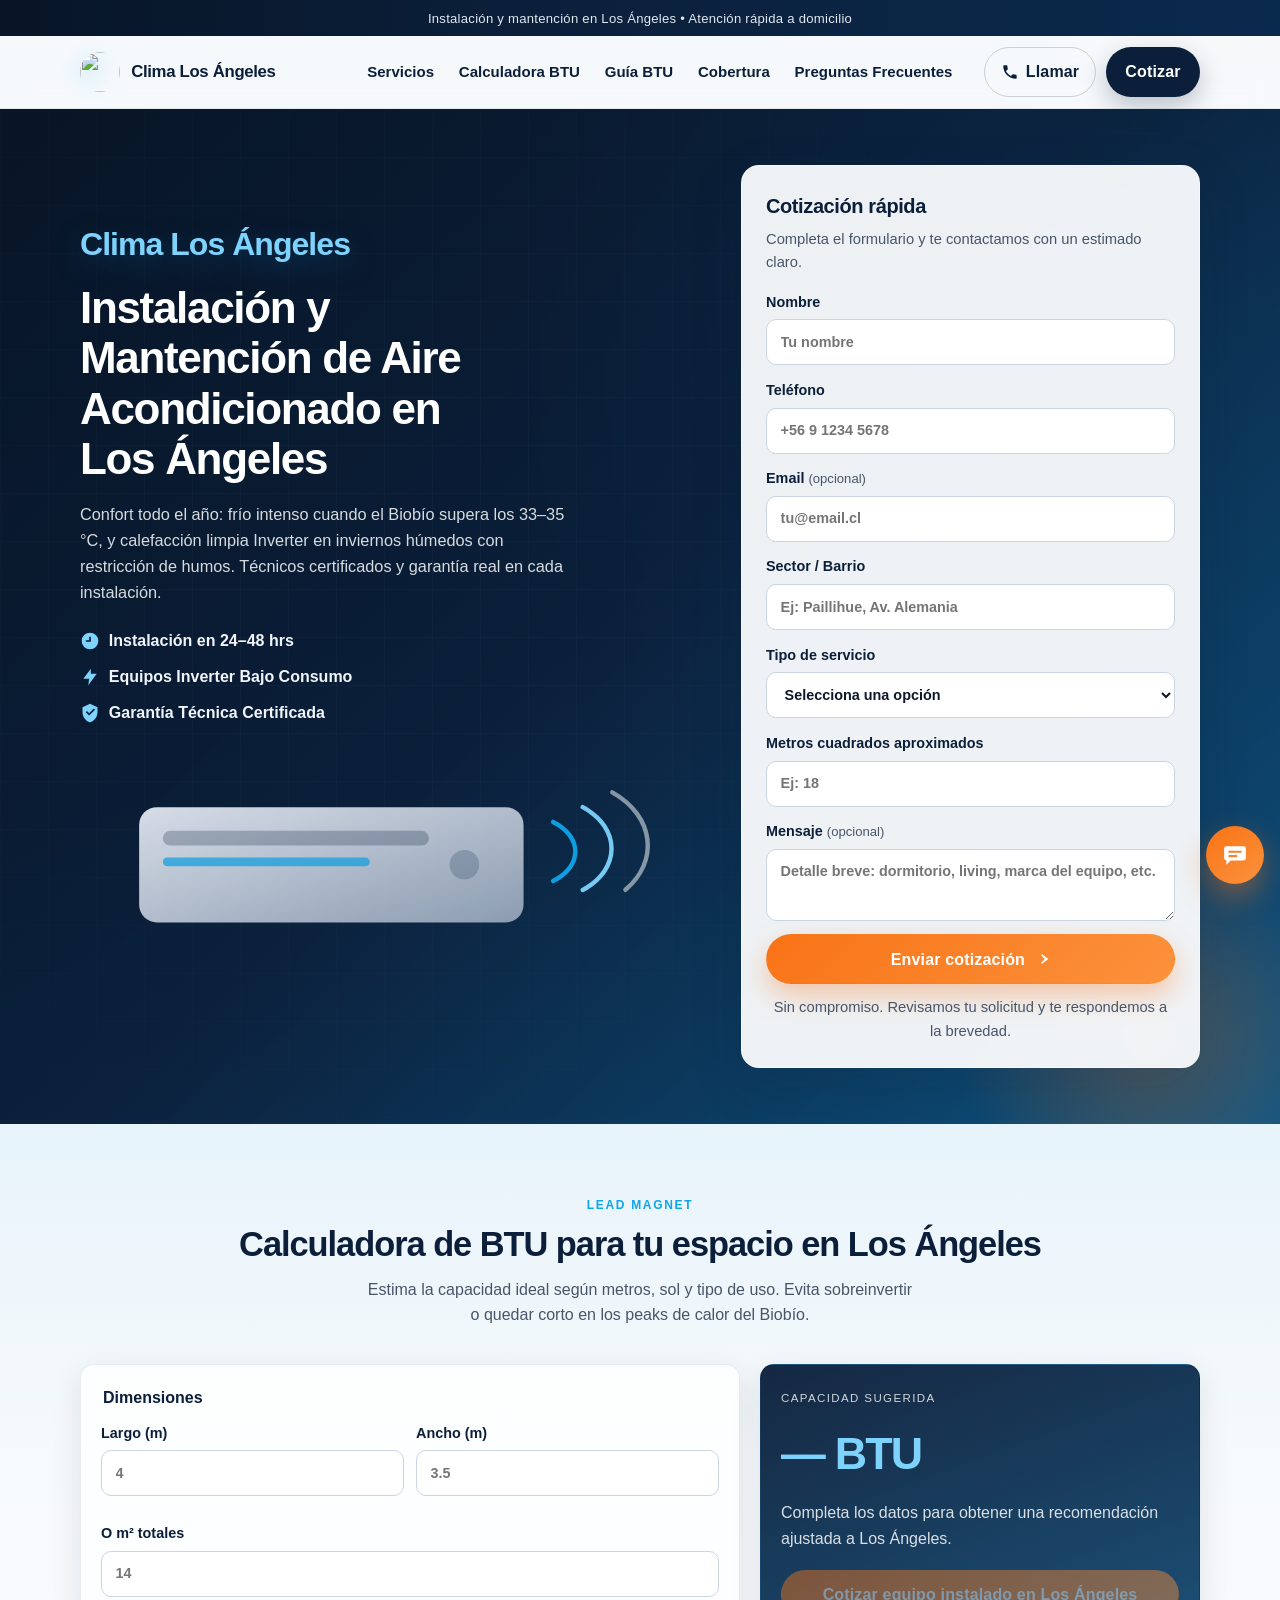
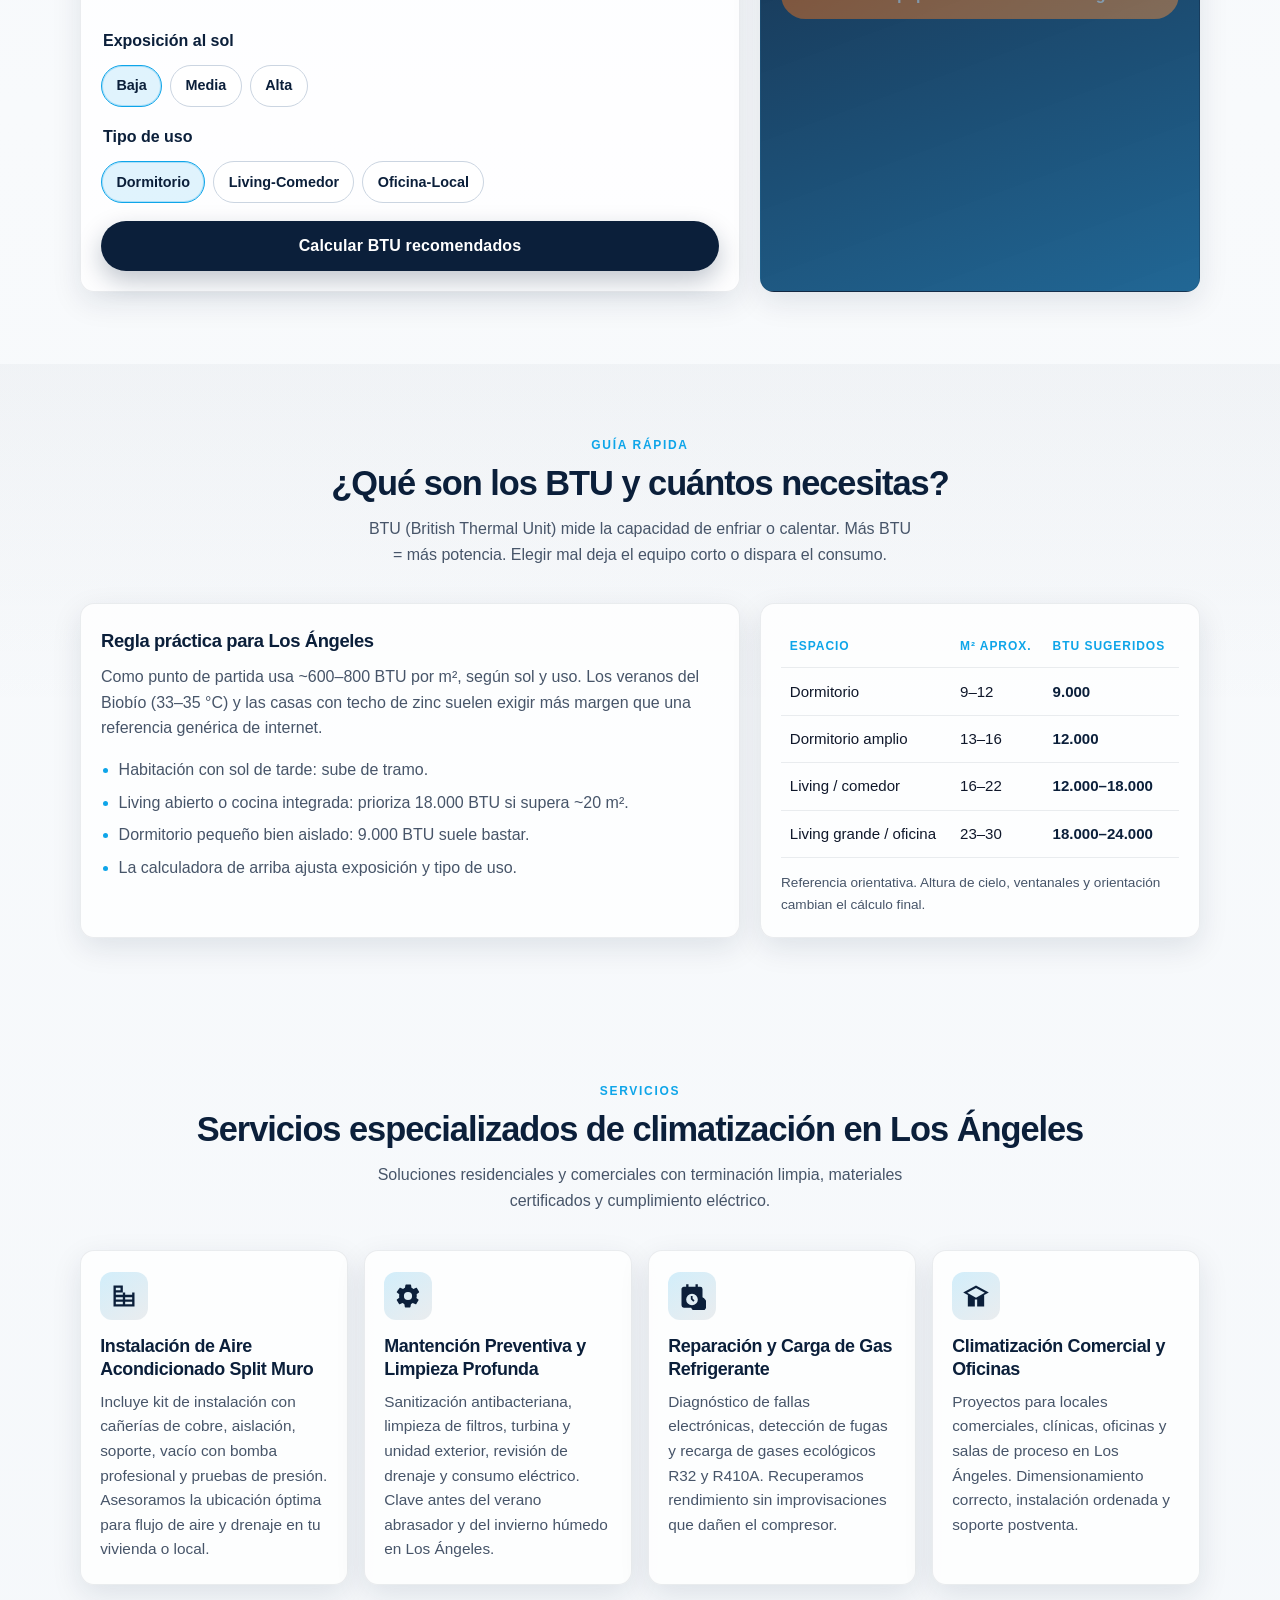
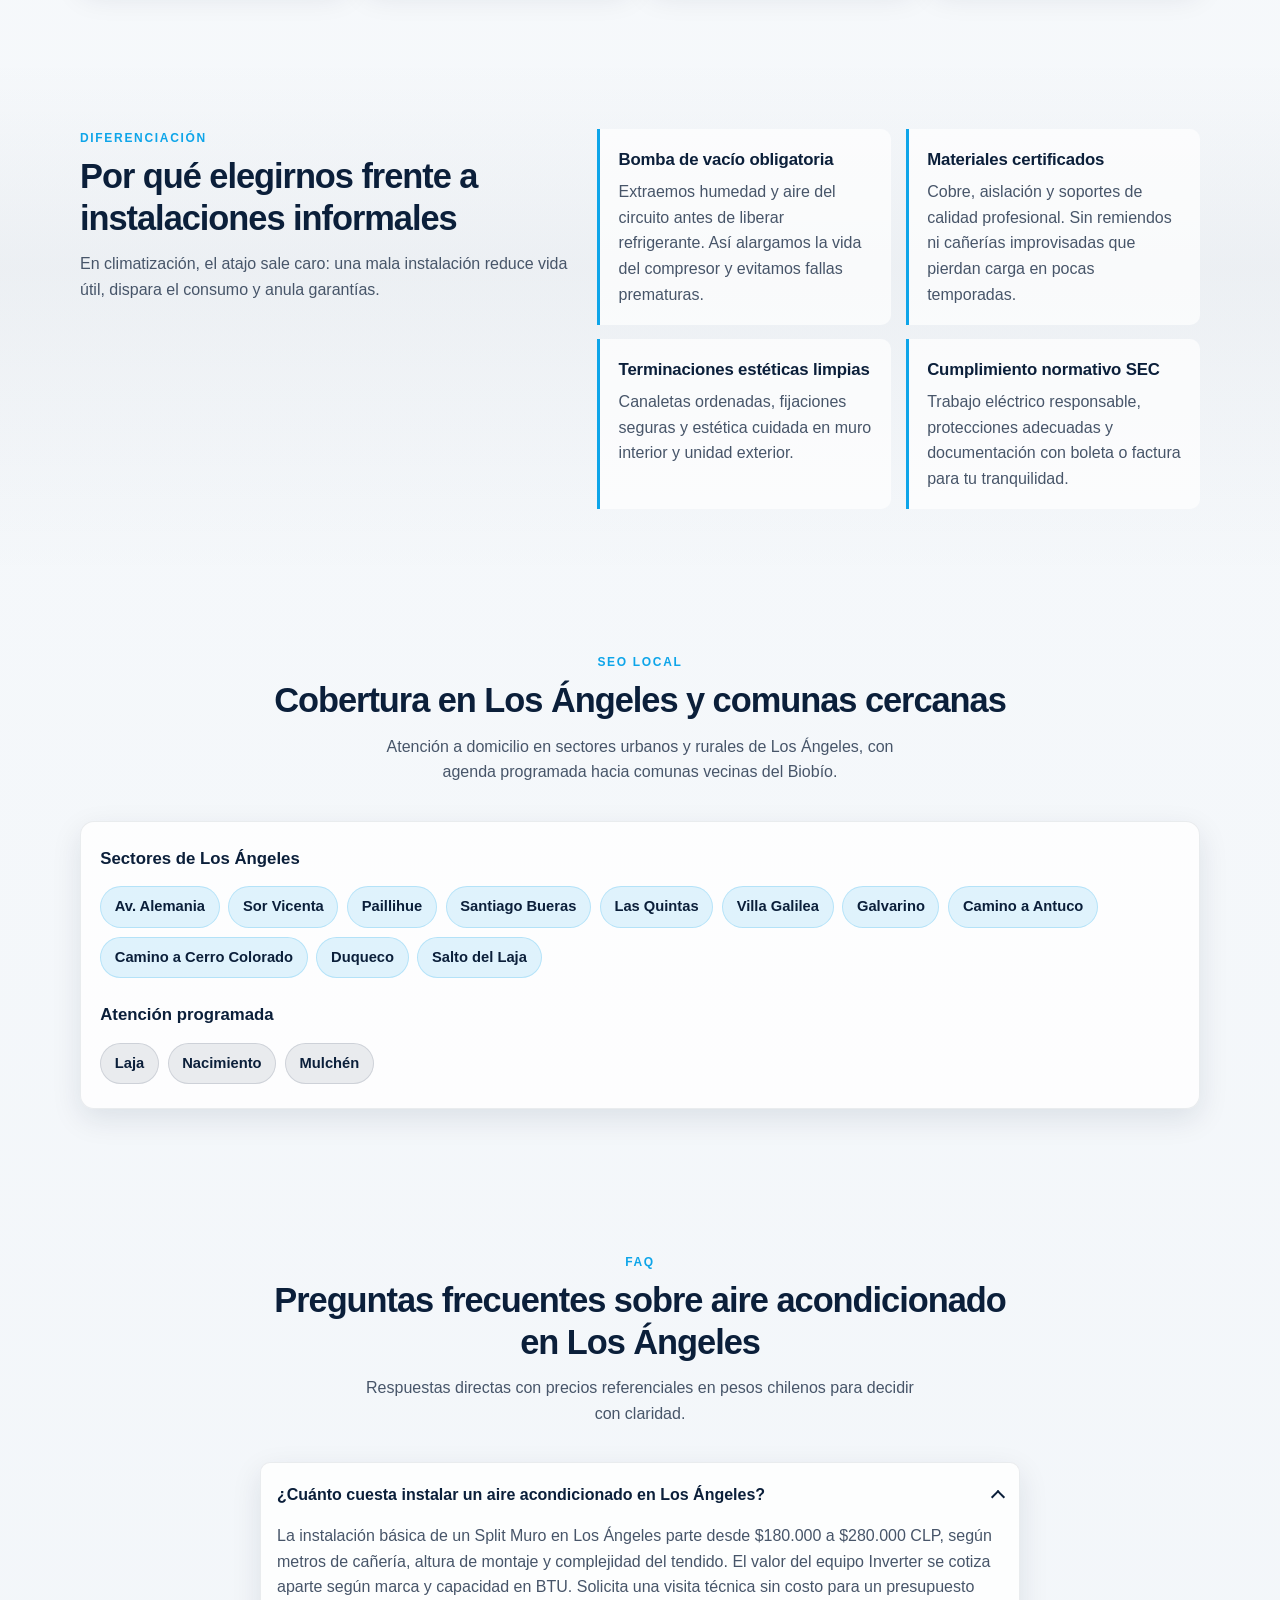
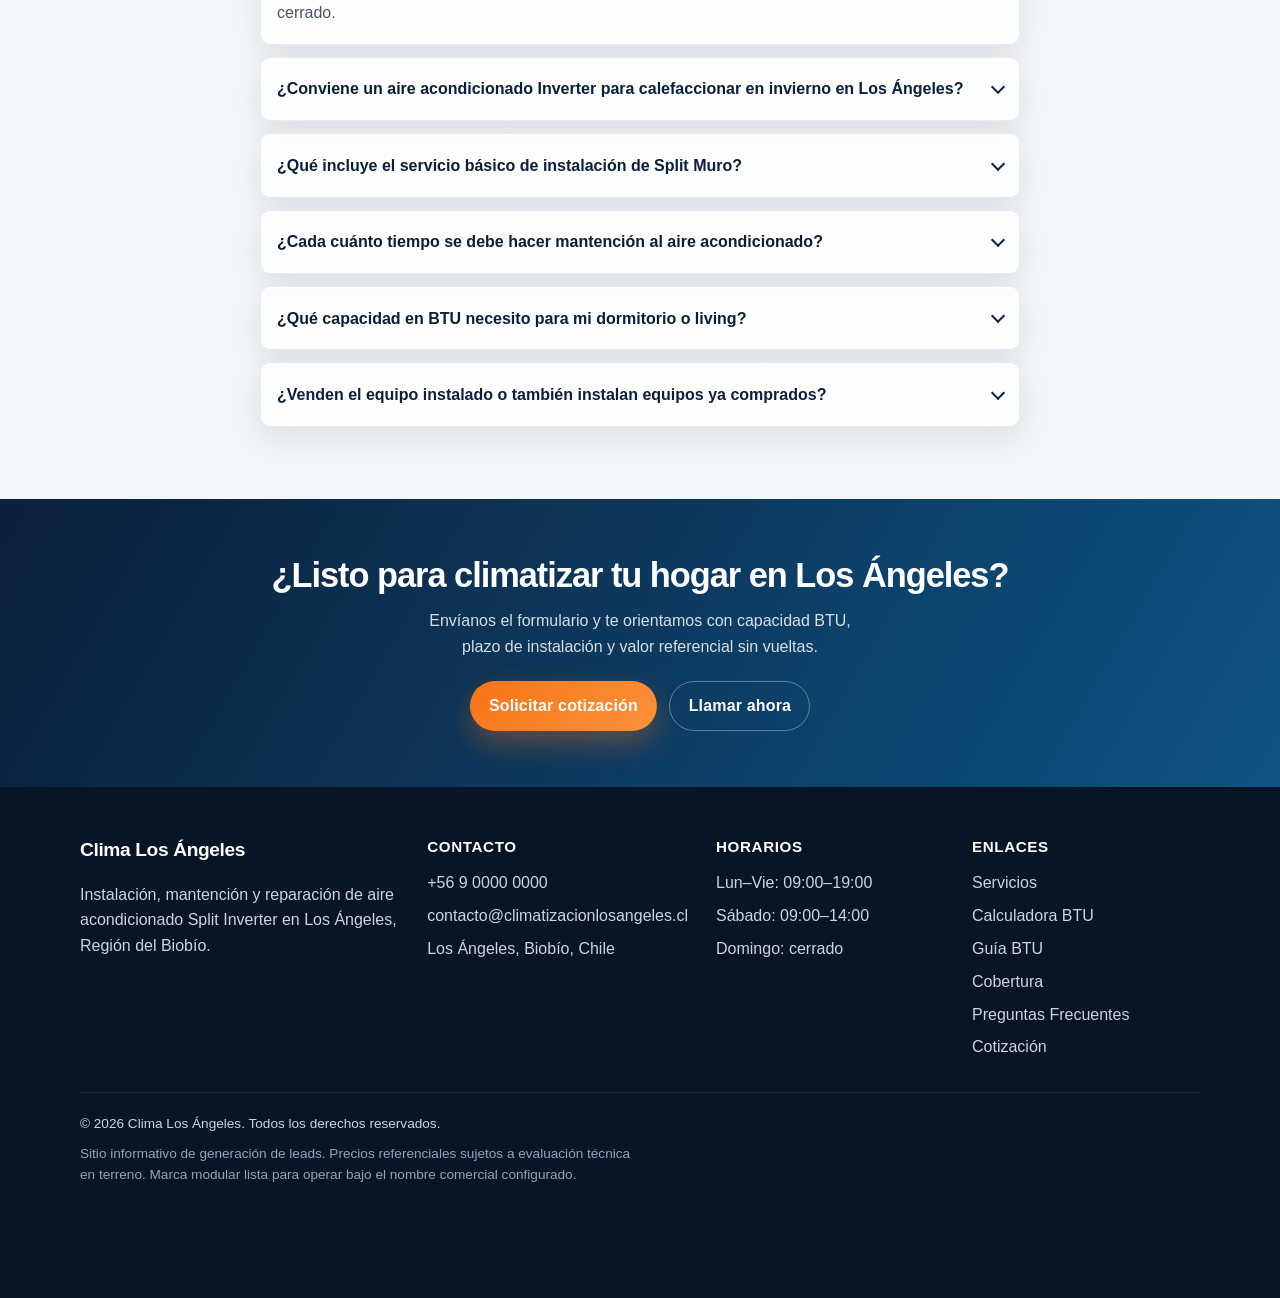
==== commit 45b32a1a: "Switch contact flow to form, add BTU guide, GA4 and brand assets. Co-authored-by: Cursor <cursoragen" ====
--- a/index.html
+++ b/index.html
@@ -4,7 +4,7 @@
   <meta charset="UTF-8">
   <meta name="viewport" content="width=device-width, initial-scale=1.0">
   <title>Aire Acondicionado en Los Ángeles | Instalación y Mantención Inverter</title>
-  <meta name="description" content="Instalación y mantención de aire acondicionado Inverter en Los Ángeles. Frío en verano, calefacción limpia en invierno. Cotiza por WhatsApp hoy.">
+  <meta name="description" content="Instalación y mantención de aire acondicionado Inverter en Los Ángeles. Frío en verano, calefacción limpia en invierno. Cotiza con nuestro formulario.">
   <meta name="robots" content="index, follow">
   <link rel="canonical" href="https://climatizacionlosangeles.cl/">
 
@@ -12,8 +12,9 @@
   <meta property="og:locale" content="es_CL">
   <meta property="og:url" content="https://climatizacionlosangeles.cl/">
   <meta property="og:title" content="Aire Acondicionado en Los Ángeles | Instalación y Mantención Inverter">
-  <meta property="og:description" content="Instalación y mantención de aire acondicionado Inverter en Los Ángeles. Frío en verano, calefacción limpia en invierno. Cotiza por WhatsApp hoy.">
+  <meta property="og:description" content="Instalación y mantención de aire acondicionado Inverter en Los Ángeles. Frío en verano, calefacción limpia en invierno. Cotiza con nuestro formulario.">
   <meta property="og:site_name" content="Clima Los Ángeles">
+  <meta property="og:image" content="https://climatizacionlosangeles.cl/img/logo.jpg">
 
   <meta name="geo.region" content="CL-BI">
   <meta name="geo.placename" content="Los Ángeles">
@@ -21,7 +22,18 @@
   <meta name="ICBM" content="-37.4689, -72.3527">
 
   <meta name="theme-color" content="#0B1F3A">
+  <link rel="icon" href="img/favicon.svg" type="image/svg+xml">
+  <link rel="icon" href="img/favicon.jpg" type="image/jpeg">
+  <link rel="apple-touch-icon" href="img/logo.jpg">
   <link rel="stylesheet" href="css/styles.css">
+
+  <script async src="https://www.googletagmanager.com/gtag/js?id=G-R0V2LSK44J"></script>
+  <script>
+    window.dataLayer = window.dataLayer || [];
+    function gtag(){ dataLayer.push(arguments); }
+    gtag('js', new Date());
+    gtag('config', 'G-R0V2LSK44J', { anonymize_ip: true });
+  </script>
 
   <script type="application/ld+json">
   {
@@ -35,7 +47,8 @@
         "telephone": "+56900000000",
         "email": "contacto@climatizacionlosangeles.cl",
         "priceRange": "$$",
-        "image": "https://climatizacionlosangeles.cl/og-image.jpg",
+        "image": "https://climatizacionlosangeles.cl/img/logo.jpg",
+        "logo": "https://climatizacionlosangeles.cl/img/logo.svg",
         "description": "Instalación, mantención y reparación de aire acondicionado Split Inverter en Los Ángeles, Región del Biobío. Solución frío/calor limpia frente a la leña.",
         "address": {
           "@type": "PostalAddress",
@@ -183,12 +196,7 @@
   <header class="site-header" id="inicio">
     <div class="nav-wrap">
       <a class="brand" href="#inicio" aria-label="Clima Los Ángeles - Inicio">
-        <svg class="brand-mark" viewBox="0 0 40 40" width="40" height="40" aria-hidden="true" focusable="false">
-          <rect width="40" height="40" rx="10" fill="#0EA5E9"/>
-          <path d="M8 22c4-8 10-12 16-12 2 6-1 12-6 16-5 1-9-1-10-4z" fill="#F8FAFC" opacity=".95"/>
-          <path d="M22 10c6 1 10 6 10 12 0 5-3 8-7 9 1-4 0-9-3-13-1-3 0-6 0-8z" fill="#0B1F3A" opacity=".35"/>
-          <circle cx="14" cy="14" r="3" fill="#F97316"/>
-        </svg>
+        <img class="brand-mark" src="img/logo.svg" width="40" height="40" alt="" decoding="async">
         <span class="brand-text" data-brand-name>Clima Los Ángeles</span>
       </a>
 
@@ -200,6 +208,7 @@
         <ul class="nav-list">
           <li><a href="#servicios">Servicios</a></li>
           <li><a href="#calculadora">Calculadora BTU</a></li>
+          <li><a href="#guia-btu">Guía BTU</a></li>
           <li><a href="#cobertura">Cobertura</a></li>
           <li><a href="#faq">Preguntas Frecuentes</a></li>
         </ul>
@@ -208,10 +217,7 @@
             <svg viewBox="0 0 24 24" width="18" height="18" aria-hidden="true"><path fill="currentColor" d="M6.6 10.8c1.4 2.8 3.8 5.1 6.6 6.6l2.2-2.2c.3-.3.7-.4 1-.2 1.1.4 2.3.6 3.5.6.6 0 1 .4 1 1V20c0 .6-.4 1-1 1C10.6 21 3 13.4 3 4c0-.6.4-1 1-1h3.5c.6 0 1 .4 1 1 0 1.2.2 2.4.6 3.5.1.3 0 .7-.2 1L6.6 10.8z"/></svg>
             Llamar
           </a>
-          <a class="btn btn-whatsapp" data-whatsapp-nav href="#" target="_blank" rel="noopener noreferrer">
-            <svg viewBox="0 0 24 24" width="18" height="18" aria-hidden="true"><path fill="currentColor" d="M12.04 2C6.58 2 2.15 6.4 2.15 11.84c0 1.96.52 3.87 1.5 5.55L2 22l4.78-1.55a9.9 9.9 0 0 0 5.26 1.48h.01c5.46 0 9.89-4.4 9.89-9.84C21.94 6.4 17.5 2 12.04 2zm5.76 13.98c-.24.67-1.4 1.23-1.93 1.31-.5.07-1.13.1-1.82-.11-.42-.13-.96-.31-1.65-.61-2.9-1.26-4.79-4.2-4.93-4.39-.14-.19-1.15-1.53-1.15-2.92 0-1.39.73-2.07 1-2.35.24-.26.64-.38.98-.38.12 0 .23 0 .33.01.3.01.44-.05.69.53.24.58.83 2.02.9 2.17.07.14.12.31.02.5-.1.2-.15.32-.3.49-.14.17-.3.37-.43.5-.14.14-.29.29-.12.57.17.28.74 1.22 1.59 1.98 1.1.97 2.02 1.28 2.3 1.42.29.14.45.12.62-.07.17-.19.73-.85.93-1.14.2-.29.39-.24.66-.14.27.1 1.71.81 2 .95.29.15.48.22.55.34.07.12.07.69-.17 1.36z"/></svg>
-            WhatsApp
-          </a>
+          <a class="btn btn-primary" href="#contacto" data-scroll-contact="nav">Cotizar</a>
         </div>
       </nav>
     </div>
@@ -266,14 +272,24 @@
           </div>
         </div>
 
-        <div class="hero-form-wrap">
+        <div class="hero-form-wrap" id="contacto">
           <form class="quote-form" id="quote-form" novalidate>
             <h2 class="form-title">Cotización rápida</h2>
-            <p class="form-sub">Te respondemos por WhatsApp con un estimado claro.</p>
+            <p class="form-sub">Completa el formulario y te contactamos con un estimado claro.</p>
 
             <label>
               <span>Nombre</span>
               <input type="text" name="nombre" autocomplete="name" required placeholder="Tu nombre">
+            </label>
+
+            <label>
+              <span>Teléfono</span>
+              <input type="tel" name="telefono" autocomplete="tel" required placeholder="+56 9 1234 5678" inputmode="tel">
+            </label>
+
+            <label>
+              <span>Email <em class="optional">(opcional)</em></span>
+              <input type="email" name="email" autocomplete="email" placeholder="tu@email.cl">
             </label>
 
             <label>
@@ -296,11 +312,17 @@
               <input type="number" name="metros" min="5" max="200" step="1" required placeholder="Ej: 18">
             </label>
 
+            <label>
+              <span>Mensaje <em class="optional">(opcional)</em></span>
+              <textarea name="mensaje" rows="2" placeholder="Detalle breve: dormitorio, living, marca del equipo, etc."></textarea>
+            </label>
+
             <button class="btn btn-accent btn-block" type="submit">
-              Cotizar por WhatsApp
+              Enviar cotización
               <svg viewBox="0 0 24 24" width="18" height="18" aria-hidden="true"><path fill="currentColor" d="M5 12h12l-5-5 1.4-1.4L21.8 12l-8.4 6.4L12 17l5-5H5z"/></svg>
             </button>
-            <p class="form-note">Sin compromiso. Respuesta habitual en minutos.</p>
+            <p class="form-status" data-form-status hidden></p>
+            <p class="form-note">Sin compromiso. Revisamos tu solicitud y te respondemos a la brevedad.</p>
           </form>
         </div>
       </div>
@@ -359,10 +381,68 @@
             <p class="result-label">Capacidad sugerida</p>
             <p class="result-btu" id="result-btu">— BTU</p>
             <p class="result-copy" id="result-copy">Completa los datos para obtener una recomendación ajustada a Los Ángeles.</p>
-            <a class="btn btn-accent btn-block is-disabled" id="btu-whatsapp" href="#" target="_blank" rel="noopener noreferrer" aria-disabled="true">
+            <button class="btn btn-accent btn-block is-disabled" id="btu-quote" type="button" aria-disabled="true">
               Cotizar equipo instalado en Los Ángeles
-            </a>
+            </button>
           </aside>
+        </div>
+      </div>
+    </section>
+
+    <section class="section guide-section" id="guia-btu" aria-labelledby="guia-title">
+      <div class="container">
+        <header class="section-head">
+          <p class="eyebrow">Guía rápida</p>
+          <h2 id="guia-title">¿Qué son los BTU y cuántos necesitas?</h2>
+          <p class="section-lead">BTU (British Thermal Unit) mide la capacidad de enfriar o calentar. Más BTU = más potencia. Elegir mal deja el equipo corto o dispara el consumo.</p>
+        </header>
+
+        <div class="guide-layout">
+          <div class="guide-copy">
+            <h3>Regla práctica para Los Ángeles</h3>
+            <p>Como punto de partida usa ~600–800 BTU por m², según sol y uso. Los veranos del Biobío (33–35 °C) y las casas con techo de zinc suelen exigir más margen que una referencia genérica de internet.</p>
+            <ul class="guide-points">
+              <li>Habitación con sol de tarde: sube de tramo.</li>
+              <li>Living abierto o cocina integrada: prioriza 18.000 BTU si supera ~20 m².</li>
+              <li>Dormitorio pequeño bien aislado: 9.000 BTU suele bastar.</li>
+              <li>La calculadora de arriba ajusta exposición y tipo de uso.</li>
+            </ul>
+          </div>
+
+          <div class="guide-table-wrap" role="region" aria-label="Tabla referencial de BTU">
+            <table class="guide-table">
+              <thead>
+                <tr>
+                  <th scope="col">Espacio</th>
+                  <th scope="col">m² aprox.</th>
+                  <th scope="col">BTU sugeridos</th>
+                </tr>
+              </thead>
+              <tbody>
+                <tr>
+                  <td>Dormitorio</td>
+                  <td>9–12</td>
+                  <td>9.000</td>
+                </tr>
+                <tr>
+                  <td>Dormitorio amplio</td>
+                  <td>13–16</td>
+                  <td>12.000</td>
+                </tr>
+                <tr>
+                  <td>Living / comedor</td>
+                  <td>16–22</td>
+                  <td>12.000–18.000</td>
+                </tr>
+                <tr>
+                  <td>Living grande / oficina</td>
+                  <td>23–30</td>
+                  <td>18.000–24.000</td>
+                </tr>
+              </tbody>
+            </table>
+            <p class="guide-note">Referencia orientativa. Altura de cielo, ventanales y orientación cambian el cálculo final.</p>
+          </div>
         </div>
       </div>
     </section>
@@ -519,9 +599,9 @@
     <section class="cta-band" aria-labelledby="cta-title">
       <div class="container cta-inner">
         <h2 id="cta-title">¿Listo para climatizar tu hogar en Los Ángeles?</h2>
-        <p>Escríbenos ahora y te orientamos con capacidad BTU, plazo de instalación y valor referencial sin vueltas.</p>
+        <p>Envíanos el formulario y te orientamos con capacidad BTU, plazo de instalación y valor referencial sin vueltas.</p>
         <div class="cta-actions">
-          <a class="btn btn-accent" data-whatsapp-cta href="#" target="_blank" rel="noopener noreferrer">Hablar por WhatsApp</a>
+          <a class="btn btn-accent" href="#contacto" data-scroll-contact="cta_band">Solicitar cotización</a>
           <a class="btn btn-ghost-light" data-phone-link href="tel:+56900000000">Llamar ahora</a>
         </div>
       </div>
@@ -547,7 +627,7 @@
         <ul class="footer-list">
           <li>Lun–Vie: 09:00–19:00</li>
           <li>Sábado: 09:00–14:00</li>
-          <li>Domingo: cerrado / urgencias por WhatsApp</li>
+          <li>Domingo: cerrado</li>
         </ul>
       </div>
       <div>
@@ -555,8 +635,10 @@
         <ul class="footer-list">
           <li><a href="#servicios">Servicios</a></li>
           <li><a href="#calculadora">Calculadora BTU</a></li>
+          <li><a href="#guia-btu">Guía BTU</a></li>
           <li><a href="#cobertura">Cobertura</a></li>
           <li><a href="#faq">Preguntas Frecuentes</a></li>
+          <li><a href="#contacto">Cotización</a></li>
         </ul>
       </div>
     </div>
@@ -566,8 +648,8 @@
     </div>
   </footer>
 
-  <a class="whatsapp-float" data-whatsapp-float href="#" target="_blank" rel="noopener noreferrer" aria-label="Escribir por WhatsApp">
-    <svg viewBox="0 0 24 24" width="28" height="28" aria-hidden="true"><path fill="currentColor" d="M12.04 2C6.58 2 2.15 6.4 2.15 11.84c0 1.96.52 3.87 1.5 5.55L2 22l4.78-1.55a9.9 9.9 0 0 0 5.26 1.48h.01c5.46 0 9.89-4.4 9.89-9.84C21.94 6.4 17.5 2 12.04 2zm5.76 13.98c-.24.67-1.4 1.23-1.93 1.31-.5.07-1.13.1-1.82-.11-.42-.13-.96-.31-1.65-.61-2.9-1.26-4.79-4.2-4.93-4.39-.14-.19-1.15-1.53-1.15-2.92 0-1.39.73-2.07 1-2.35.24-.26.64-.38.98-.38.12 0 .23 0 .33.01.3.01.44-.05.69.53.24.58.83 2.02.9 2.17.07.14.12.31.02.5-.1.2-.15.32-.3.49-.14.17-.3.37-.43.5-.14.14-.29.29-.12.57.17.28.74 1.22 1.59 1.98 1.1.97 2.02 1.28 2.3 1.42.29.14.45.12.62-.07.17-.19.73-.85.93-1.14.2-.29.39-.24.66-.14.27.1 1.71.81 2 .95.29.15.48.22.55.34.07.12.07.69-.17 1.36z"/></svg>
+  <a class="contact-float" href="#contacto" data-scroll-contact="float" aria-label="Ir al formulario de cotización">
+    <svg viewBox="0 0 24 24" width="26" height="26" aria-hidden="true"><path fill="currentColor" d="M4 4h16a2 2 0 0 1 2 2v9a2 2 0 0 1-2 2H8l-4 4v-4H4a2 2 0 0 1-2-2V6a2 2 0 0 1 2-2zm2 4v2h12V8H6zm0 4v2h8v-2H6z"/></svg>
   </a>
 
   <script src="js/main.js" defer></script>
--- a/css/styles.css
+++ b/css/styles.css
@@ -65,7 +65,8 @@
 
 button,
 input,
-select {
+select,
+textarea {
   font: inherit;
 }
 
@@ -142,6 +143,10 @@
 
 .brand-mark {
   flex-shrink: 0;
+  width: 40px;
+  height: 40px;
+  border-radius: 50%;
+  object-fit: cover;
   filter: drop-shadow(0 6px 12px rgba(14, 165, 233, 0.35));
 }
 
@@ -290,15 +295,6 @@
   background: rgba(248, 250, 252, 0.08);
 }
 
-.btn-whatsapp {
-  background: var(--wa);
-  color: #fff;
-}
-
-.btn-whatsapp:hover {
-  filter: brightness(1.05);
-}
-
 .btn.is-disabled,
 .btn[aria-disabled="true"] {
   opacity: 0.45;
@@ -459,6 +455,13 @@
   text-align: center;
 }
 
+.optional {
+  font-style: normal;
+  font-weight: 500;
+  color: var(--muted);
+  font-size: 0.82rem;
+}
+
 .quote-form label,
 .calc-form label {
   display: grid;
@@ -471,6 +474,7 @@
 
 .quote-form input,
 .quote-form select,
+.quote-form textarea,
 .calc-form input {
   width: 100%;
   min-height: 46px;
@@ -482,12 +486,42 @@
   transition: border-color 0.2s, box-shadow 0.2s;
 }
 
+.quote-form textarea {
+  min-height: 72px;
+  resize: vertical;
+}
+
 .quote-form input:focus,
 .quote-form select:focus,
+.quote-form textarea:focus,
 .calc-form input:focus {
   outline: none;
   border-color: var(--sky);
   box-shadow: 0 0 0 3px rgba(14, 165, 233, 0.2);
+}
+
+.form-status {
+  margin: 0.75rem 0 0;
+  padding: 0.7rem 0.85rem;
+  border-radius: var(--radius-sm);
+  font-size: 0.9rem;
+  font-weight: 600;
+  text-align: center;
+}
+
+.form-status[data-state="ok"] {
+  background: rgba(5, 150, 105, 0.12);
+  color: var(--ok);
+}
+
+.form-status[data-state="error"] {
+  background: rgba(220, 38, 38, 0.1);
+  color: #B91C1C;
+}
+
+.form-status[data-state="pending"] {
+  background: rgba(14, 165, 233, 0.12);
+  color: var(--navy);
 }
 
 /* ---------- Sections ---------- */
@@ -650,6 +684,83 @@
   color: rgba(248, 250, 252, 0.86);
 }
 
+/* ---------- BTU guide ---------- */
+.guide-section {
+  background:
+    linear-gradient(180deg, rgba(11, 31, 58, 0.03), transparent 55%);
+}
+
+.guide-layout {
+  display: grid;
+  gap: 1.25rem;
+}
+
+.guide-copy,
+.guide-table-wrap {
+  background: rgba(255, 255, 255, 0.78);
+  border: 1px solid rgba(11, 31, 58, 0.08);
+  border-radius: var(--radius);
+  padding: 1.35rem 1.25rem;
+  box-shadow: var(--shadow-soft);
+}
+
+.guide-copy h3 {
+  margin: 0 0 0.55rem;
+  font-family: var(--font-display);
+  font-size: 1.15rem;
+  letter-spacing: -0.02em;
+  color: var(--navy);
+}
+
+.guide-copy p {
+  margin: 0 0 1rem;
+  color: var(--muted);
+}
+
+.guide-points {
+  margin: 0;
+  padding-left: 1.1rem;
+  color: var(--muted);
+  display: grid;
+  gap: 0.45rem;
+}
+
+.guide-points li::marker {
+  color: var(--sky);
+}
+
+.guide-table {
+  width: 100%;
+  border-collapse: collapse;
+  font-size: 0.94rem;
+}
+
+.guide-table th,
+.guide-table td {
+  padding: 0.7rem 0.55rem;
+  text-align: left;
+  border-bottom: 1px solid rgba(11, 31, 58, 0.08);
+}
+
+.guide-table th {
+  font-size: 0.75rem;
+  text-transform: uppercase;
+  letter-spacing: 0.08em;
+  color: var(--sky);
+}
+
+.guide-table td:last-child {
+  font-weight: 750;
+  color: var(--navy);
+  font-variant-numeric: tabular-nums;
+}
+
+.guide-note {
+  margin: 0.85rem 0 0;
+  font-size: 0.85rem;
+  color: var(--muted);
+}
+
 /* ---------- Services ---------- */
 .services-grid {
   display: grid;
@@ -906,24 +1017,24 @@
   max-width: 75ch;
 }
 
-/* ---------- Floating WhatsApp ---------- */
-.whatsapp-float {
+/* ---------- Floating contact ---------- */
+.contact-float {
   position: fixed;
   right: 1rem;
   bottom: 1rem;
   width: 58px;
   height: 58px;
   border-radius: 50%;
-  background: var(--wa);
+  background: linear-gradient(145deg, var(--accent), #FB923C);
   color: #fff;
   display: grid;
   place-items: center;
-  box-shadow: 0 12px 30px rgba(37, 211, 102, 0.45);
+  box-shadow: 0 12px 30px rgba(249, 115, 22, 0.45);
   z-index: 60;
   animation: floatPulse 2.4s ease-in-out infinite;
 }
 
-.whatsapp-float:hover {
+.contact-float:hover {
   transform: scale(1.06);
 }
 
@@ -964,11 +1075,11 @@
   0%,
   100% {
     transform: translateY(0);
-    box-shadow: 0 12px 30px rgba(37, 211, 102, 0.45);
+    box-shadow: 0 12px 30px rgba(249, 115, 22, 0.45);
   }
   50% {
     transform: translateY(-4px);
-    box-shadow: 0 18px 36px rgba(37, 211, 102, 0.55);
+    box-shadow: 0 18px 36px rgba(249, 115, 22, 0.55);
   }
 }
 
@@ -1019,8 +1130,7 @@
     align-items: center;
   }
 
-  .btn-call,
-  .btn-whatsapp {
+  .btn-call {
     min-height: 42px;
     padding-inline: 1rem;
   }
@@ -1032,7 +1142,8 @@
     margin: 3.5rem auto;
   }
 
-  .calc-layout {
+  .calc-layout,
+  .guide-layout {
     grid-template-columns: 1.2fr 0.8fr;
     align-items: stretch;
   }
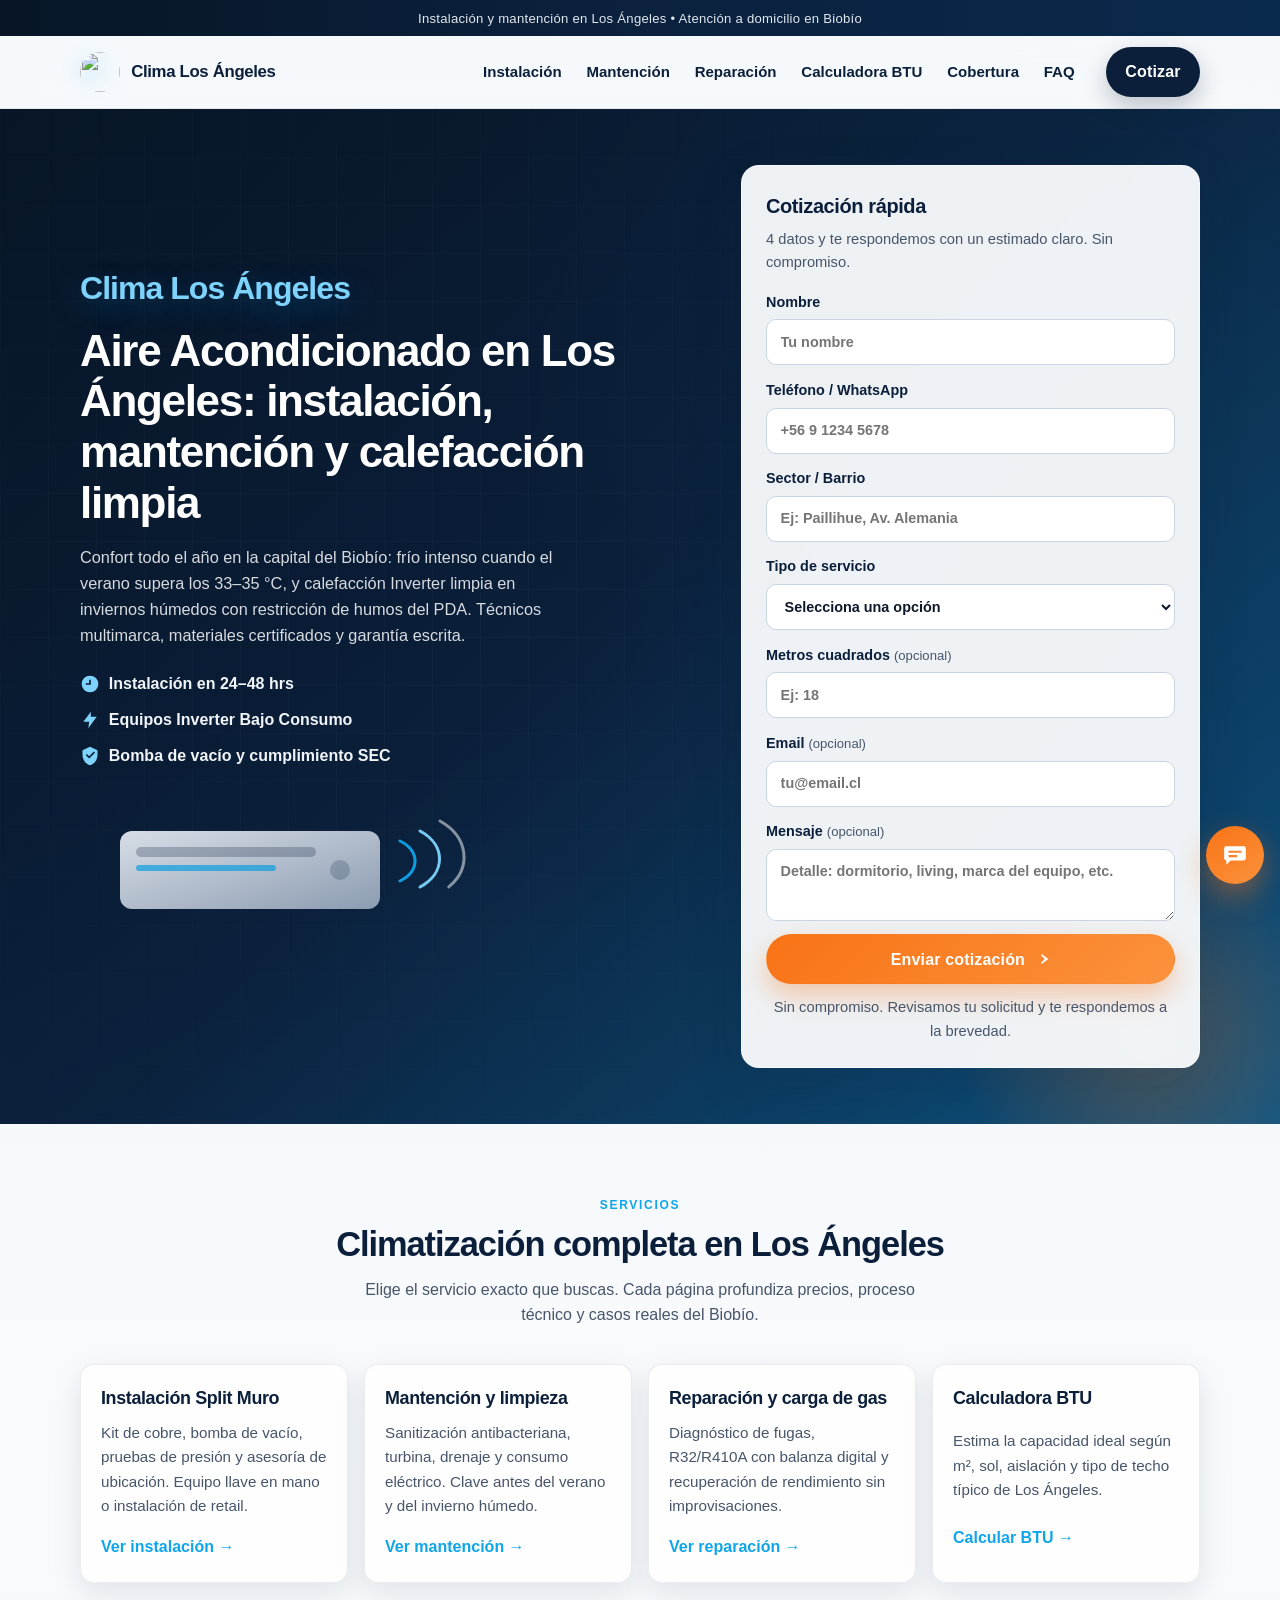
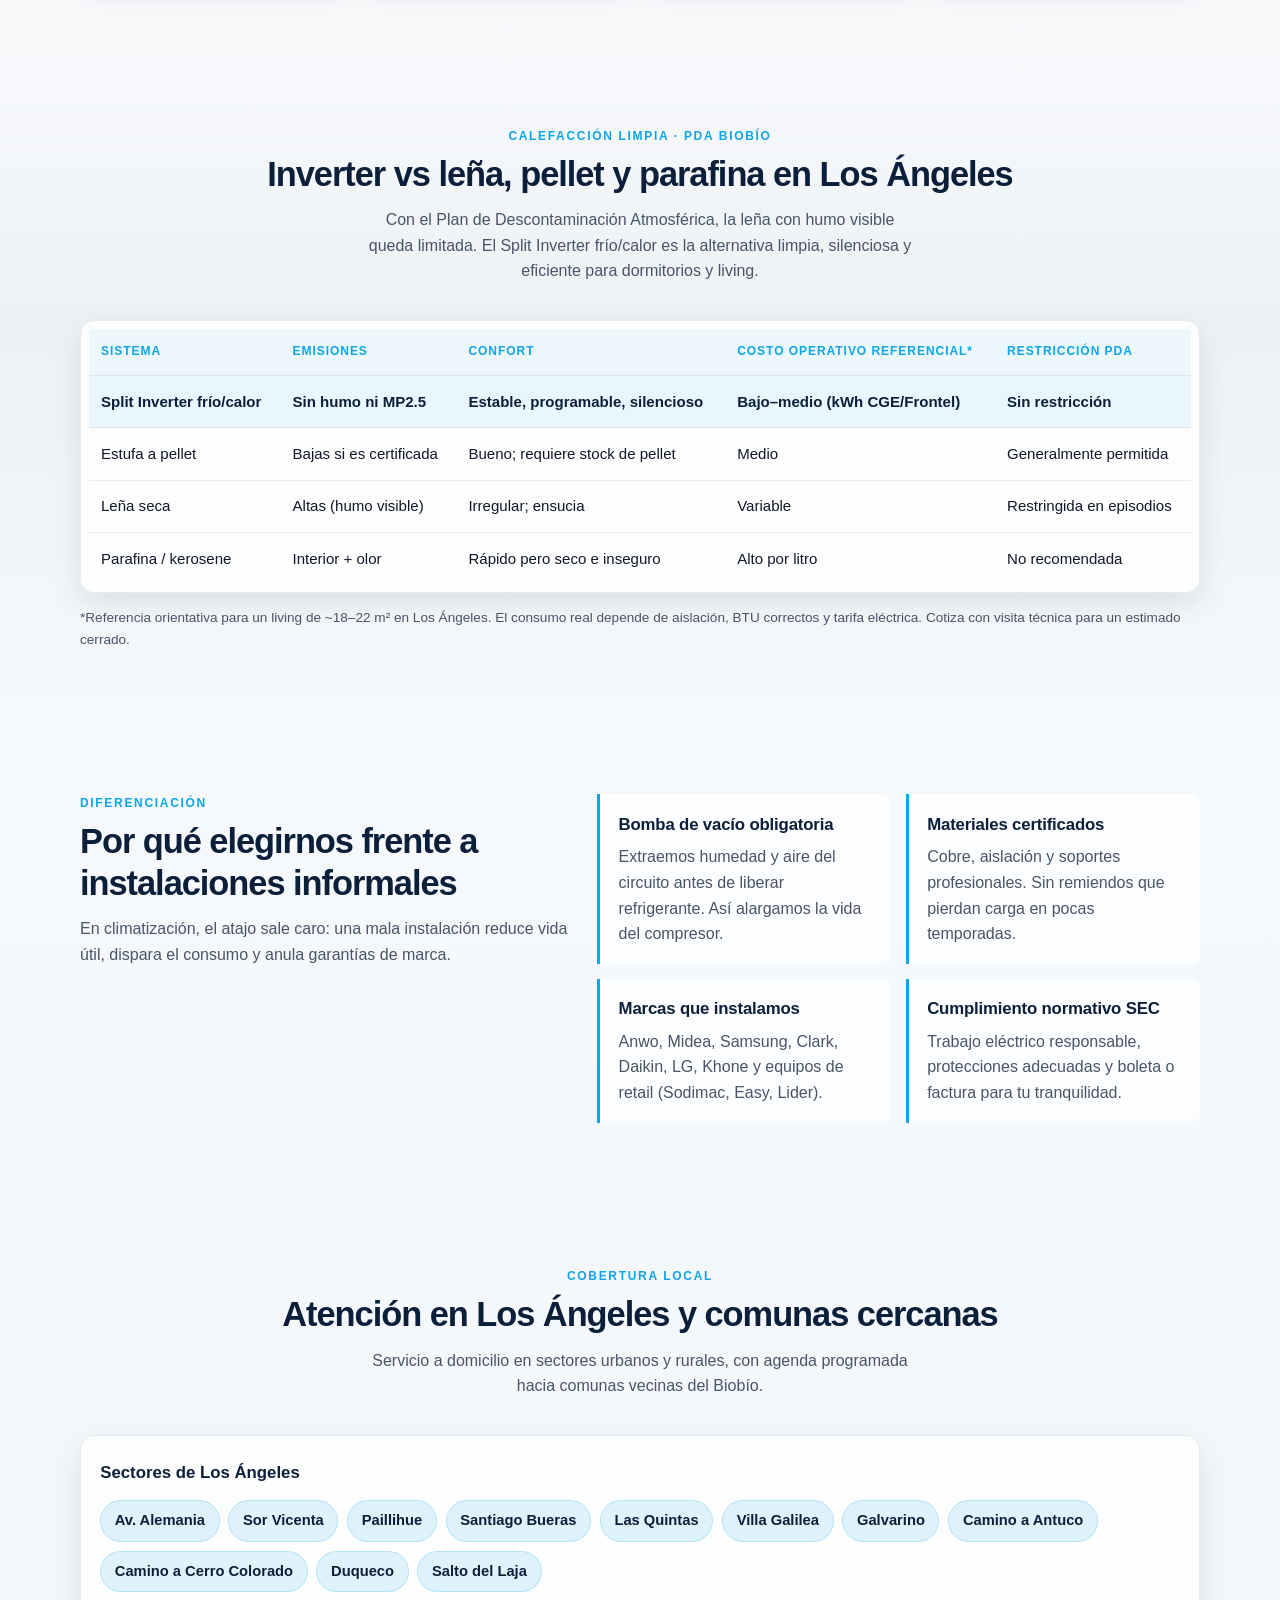
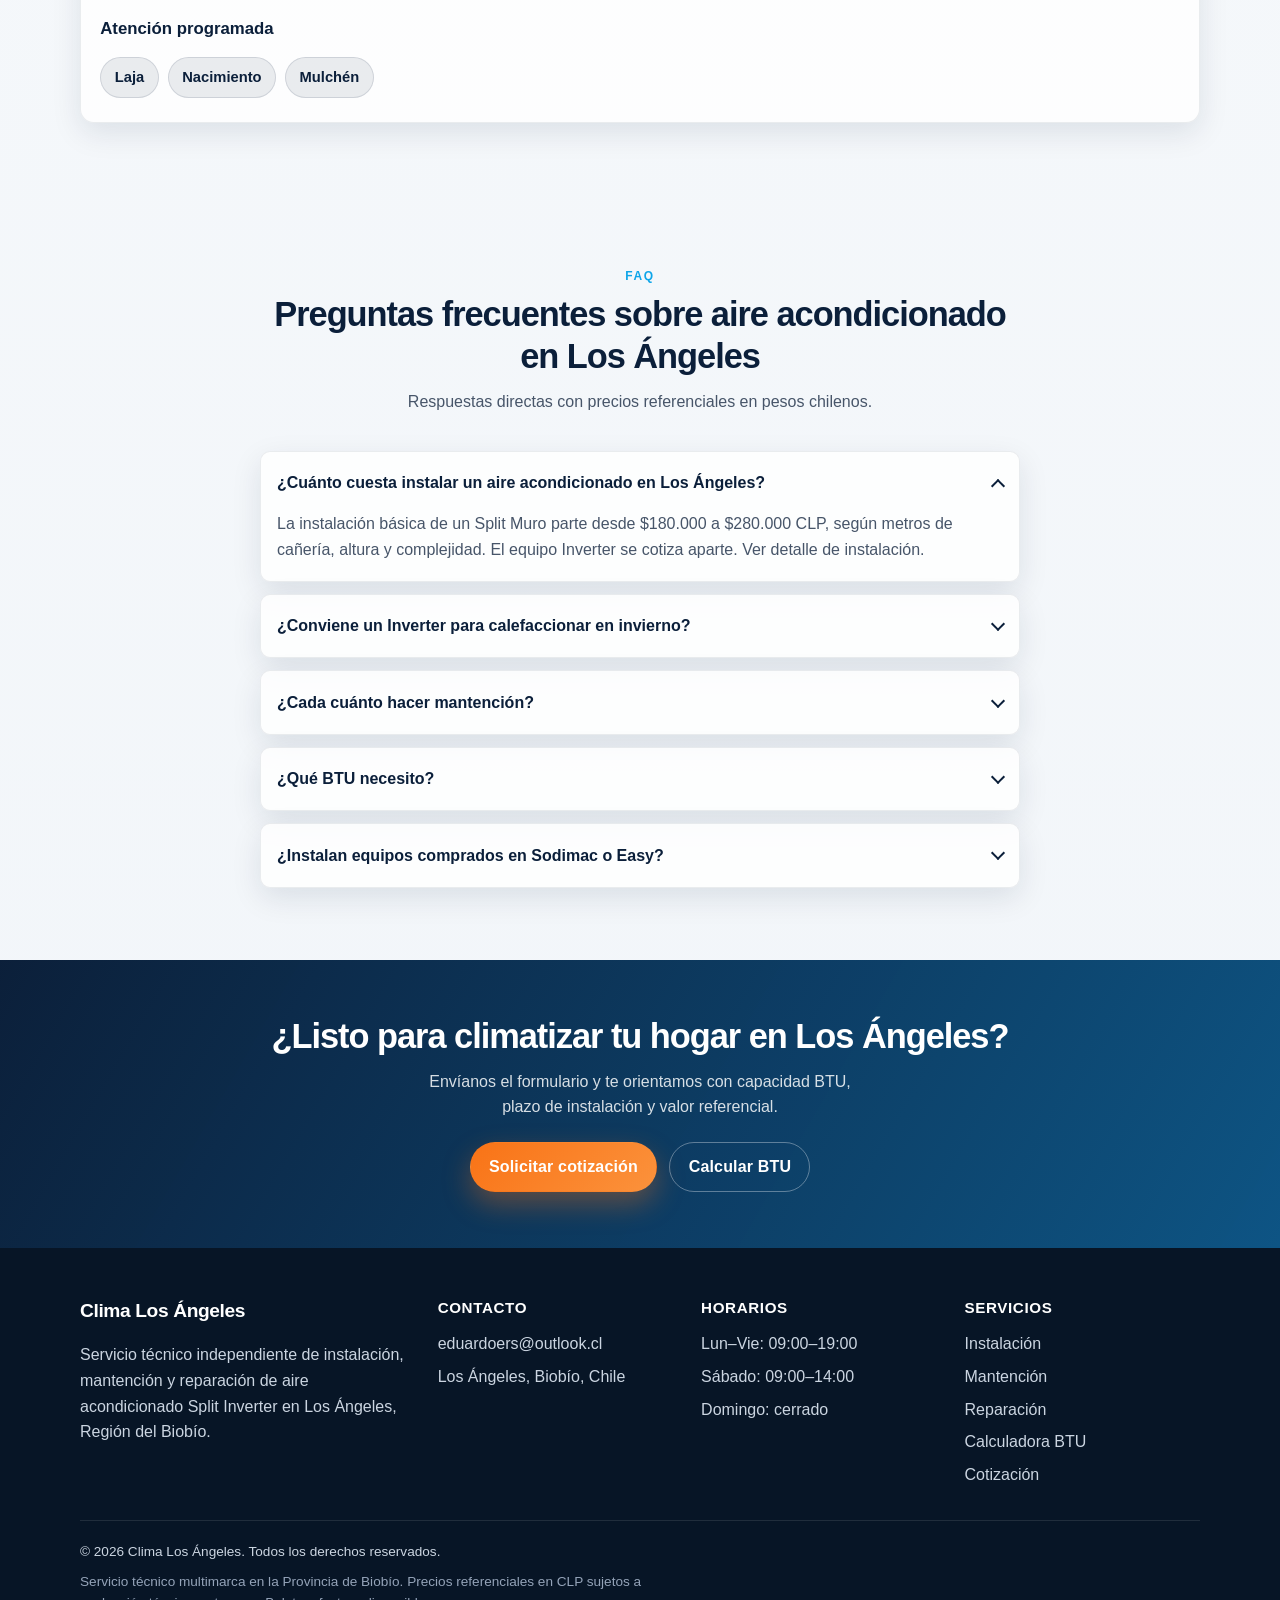
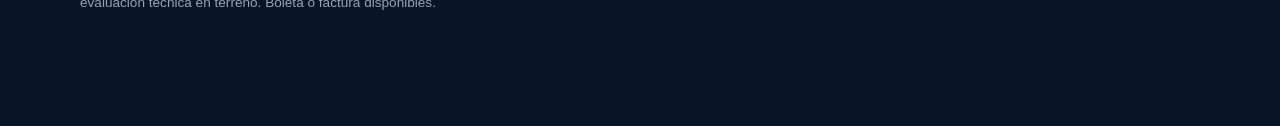
==== commit 4e4aa2cf: "Add Hub & Spoke SEO architecture and route leads to eduardoers@outlook.cl. Split services into dedic" ====
--- a/index.html
+++ b/index.html
@@ -4,17 +4,23 @@
   <meta charset="UTF-8">
   <meta name="viewport" content="width=device-width, initial-scale=1.0">
   <title>Aire Acondicionado en Los Ángeles | Instalación y Mantención Inverter</title>
-  <meta name="description" content="Instalación y mantención de aire acondicionado Inverter en Los Ángeles. Frío en verano, calefacción limpia en invierno. Cotiza con nuestro formulario.">
-  <meta name="robots" content="index, follow">
+  <meta name="description" content="Instalación, mantención y reparación de aire acondicionado Split Inverter en Los Ángeles, Biobío. Calefacción limpia frente a la leña. Cotiza sin compromiso.">
+  <meta name="robots" content="index, follow, max-image-preview:large, max-snippet:-1">
   <link rel="canonical" href="https://climatizacionlosangeles.cl/">
 
   <meta property="og:type" content="website">
   <meta property="og:locale" content="es_CL">
   <meta property="og:url" content="https://climatizacionlosangeles.cl/">
   <meta property="og:title" content="Aire Acondicionado en Los Ángeles | Instalación y Mantención Inverter">
-  <meta property="og:description" content="Instalación y mantención de aire acondicionado Inverter en Los Ángeles. Frío en verano, calefacción limpia en invierno. Cotiza con nuestro formulario.">
+  <meta property="og:description" content="Instalación, mantención y reparación de aire acondicionado Split Inverter en Los Ángeles. Frío en verano, calefacción limpia en invierno.">
   <meta property="og:site_name" content="Clima Los Ángeles">
-  <meta property="og:image" content="https://climatizacionlosangeles.cl/img/logo.jpg">
+  <meta property="og:image" content="https://climatizacionlosangeles.cl/img/og-clima-los-angeles.svg">
+  <meta property="og:image:width" content="1200">
+  <meta property="og:image:height" content="630">
+  <meta name="twitter:card" content="summary_large_image">
+  <meta name="twitter:title" content="Aire Acondicionado en Los Ángeles | Clima Los Ángeles">
+  <meta name="twitter:description" content="Instalación y mantención de Split Inverter en Los Ángeles, Biobío. Cotiza online.">
+  <meta name="twitter:image" content="https://climatizacionlosangeles.cl/img/og-clima-los-angeles.svg">
 
   <meta name="geo.region" content="CL-BI">
   <meta name="geo.placename" content="Los Ángeles">
@@ -25,31 +31,32 @@
   <link rel="icon" href="img/favicon.svg" type="image/svg+xml">
   <link rel="icon" href="img/favicon.jpg" type="image/jpeg">
   <link rel="apple-touch-icon" href="img/logo.jpg">
+  <link rel="preload" href="css/styles.css" as="style">
   <link rel="stylesheet" href="css/styles.css">
-
-  <script async src="https://www.googletagmanager.com/gtag/js?id=G-R0V2LSK44J"></script>
-  <script>
-    window.dataLayer = window.dataLayer || [];
-    function gtag(){ dataLayer.push(arguments); }
-    gtag('js', new Date());
-    gtag('config', 'G-R0V2LSK44J', { anonymize_ip: true });
-  </script>
 
   <script type="application/ld+json">
   {
     "@context": "https://schema.org",
     "@graph": [
       {
+        "@type": "WebSite",
+        "@id": "https://climatizacionlosangeles.cl/#website",
+        "url": "https://climatizacionlosangeles.cl/",
+        "name": "Clima Los Ángeles",
+        "description": "Instalación, mantención y reparación de aire acondicionado Split Inverter en Los Ángeles, Región del Biobío.",
+        "inLanguage": "es-CL",
+        "publisher": { "@id": "https://climatizacionlosangeles.cl/#business" }
+      },
+      {
         "@type": "HVACBusiness",
         "@id": "https://climatizacionlosangeles.cl/#business",
         "name": "Clima Los Ángeles",
         "url": "https://climatizacionlosangeles.cl/",
-        "telephone": "+56900000000",
-        "email": "contacto@climatizacionlosangeles.cl",
+        "email": "eduardoers@outlook.cl",
         "priceRange": "$$",
-        "image": "https://climatizacionlosangeles.cl/img/logo.jpg",
+        "image": "https://climatizacionlosangeles.cl/img/og-clima-los-angeles.svg",
         "logo": "https://climatizacionlosangeles.cl/img/logo.svg",
-        "description": "Instalación, mantención y reparación de aire acondicionado Split Inverter en Los Ángeles, Región del Biobío. Solución frío/calor limpia frente a la leña.",
+        "description": "Servicio técnico independiente de instalación, mantención y reparación de aire acondicionado Split Inverter en Los Ángeles, Región del Biobío. Solución frío/calor limpia frente a la leña bajo el PDA local.",
         "address": {
           "@type": "PostalAddress",
           "addressLocality": "Los Ángeles",
@@ -65,7 +72,16 @@
           { "@type": "City", "name": "Los Ángeles" },
           { "@type": "City", "name": "Laja" },
           { "@type": "City", "name": "Nacimiento" },
-          { "@type": "City", "name": "Mulchén" }
+          { "@type": "City", "name": "Mulchén" },
+          { "@type": "AdministrativeArea", "name": "Provincia de Biobío" }
+        ],
+        "knowsAbout": [
+          "Aire acondicionado Split Inverter",
+          "Instalación de aire acondicionado",
+          "Mantención preventiva",
+          "Carga de gas R32 y R410A",
+          "Calefacción limpia PDA Los Ángeles",
+          "Anwo", "Midea", "Samsung", "Clark", "Daikin", "LG"
         ],
         "openingHoursSpecification": [
           {
@@ -81,34 +97,51 @@
             "closes": "14:00"
           }
         ],
-        "sameAs": []
-      },
-      {
-        "@type": "Service",
-        "@id": "https://climatizacionlosangeles.cl/#instalacion",
-        "name": "Instalación de Aire Acondicionado Split Muro",
-        "serviceType": "Instalación de aire acondicionado",
-        "provider": { "@id": "https://climatizacionlosangeles.cl/#business" },
-        "areaServed": { "@type": "City", "name": "Los Ángeles" },
-        "description": "Instalación profesional de Split Inverter con kit completo, vacío con bomba, pruebas de presión y asesoría de ubicación en Los Ángeles."
-      },
-      {
-        "@type": "Service",
-        "@id": "https://climatizacionlosangeles.cl/#mantencion",
-        "name": "Mantención Preventiva y Limpieza Profunda",
-        "serviceType": "Mantención de aire acondicionado",
-        "provider": { "@id": "https://climatizacionlosangeles.cl/#business" },
-        "areaServed": { "@type": "City", "name": "Los Ángeles" },
-        "description": "Sanitización antibacteriana, limpieza de filtros, turbina y unidad exterior, revisión de drenaje y consumo eléctrico."
-      },
-      {
-        "@type": "Service",
-        "@id": "https://climatizacionlosangeles.cl/#reparacion",
-        "name": "Reparación y Carga de Gas Refrigerante",
-        "serviceType": "Reparación de aire acondicionado",
-        "provider": { "@id": "https://climatizacionlosangeles.cl/#business" },
-        "areaServed": { "@type": "City", "name": "Los Ángeles" },
-        "description": "Diagnóstico de fallas electrónicas, detección de fugas y recarga de gases ecológicos R32 y R410A."
+        "hasOfferCatalog": {
+          "@type": "OfferCatalog",
+          "name": "Servicios de climatización en Los Ángeles",
+          "itemListElement": [
+            {
+              "@type": "Offer",
+              "itemOffered": {
+                "@type": "Service",
+                "name": "Instalación de Aire Acondicionado Split Muro",
+                "url": "https://climatizacionlosangeles.cl/instalacion-aire-acondicionado-los-angeles/"
+              },
+              "priceCurrency": "CLP",
+              "priceSpecification": {
+                "@type": "PriceSpecification",
+                "minPrice": 180000,
+                "maxPrice": 280000,
+                "priceCurrency": "CLP"
+              }
+            },
+            {
+              "@type": "Offer",
+              "itemOffered": {
+                "@type": "Service",
+                "name": "Mantención Preventiva y Limpieza Profunda",
+                "url": "https://climatizacionlosangeles.cl/mantencion-aire-acondicionado-los-angeles/"
+              },
+              "priceCurrency": "CLP",
+              "priceSpecification": {
+                "@type": "PriceSpecification",
+                "minPrice": 45000,
+                "maxPrice": 70000,
+                "priceCurrency": "CLP"
+              }
+            },
+            {
+              "@type": "Offer",
+              "itemOffered": {
+                "@type": "Service",
+                "name": "Reparación y Carga de Gas Refrigerante",
+                "url": "https://climatizacionlosangeles.cl/reparacion-aire-acondicionado-los-angeles/"
+              },
+              "priceCurrency": "CLP"
+            }
+          ]
+        }
       },
       {
         "@type": "FAQPage",
@@ -119,7 +152,7 @@
             "name": "¿Cuánto cuesta instalar un aire acondicionado en Los Ángeles?",
             "acceptedAnswer": {
               "@type": "Answer",
-              "text": "La instalación básica de un Split Muro en Los Ángeles parte desde $180.000 a $280.000 CLP, según metros de cañería, altura de montaje y complejidad del tendido. El valor del equipo Inverter se cotiza aparte según marca y capacidad en BTU. Solicita una visita técnica sin costo para un presupuesto cerrado."
+              "text": "La instalación básica de un Split Muro en Los Ángeles parte desde $180.000 a $280.000 CLP, según metros de cañería, altura de montaje y complejidad del tendido. El valor del equipo Inverter se cotiza aparte según marca y capacidad en BTU."
             }
           },
           {
@@ -127,15 +160,7 @@
             "name": "¿Conviene un aire acondicionado Inverter para calefaccionar en invierno en Los Ángeles?",
             "acceptedAnswer": {
               "@type": "Answer",
-              "text": "Sí. En Los Ángeles los inviernos son húmedos y fríos, y con restricción de humos visibles la leña queda limitada. Un Split Inverter frío/calor entrega calefacción limpia, eficiente y de bajo consumo eléctrico, ideal para dormitorios y living sin emitir material particulado."
-            }
-          },
-          {
-            "@type": "Question",
-            "name": "¿Qué incluye el servicio básico de instalación de Split Muro?",
-            "acceptedAnswer": {
-              "@type": "Answer",
-              "text": "Incluye kit de instalación (cañerías de cobre, aislación térmica, soporte de unidad exterior), vacío con bomba profesional, pruebas de presión, puesta en marcha, explicación de uso del control y garantía escrita del servicio. Tendidos especiales o canaletas decorativas se cotizan aparte."
+              "text": "Sí. En Los Ángeles los inviernos son húmedos y fríos, y con restricción de humos visibles del PDA la leña queda limitada. Un Split Inverter frío/calor entrega calefacción limpia, eficiente y de bajo consumo eléctrico, sin emitir material particulado."
             }
           },
           {
@@ -143,7 +168,7 @@
             "name": "¿Cada cuánto tiempo se debe hacer mantención al aire acondicionado?",
             "acceptedAnswer": {
               "@type": "Answer",
-              "text": "Se recomienda mantención preventiva al menos 1 o 2 veces al año: antes del verano (para frío) y antes del invierno (para calefacción). El servicio de limpieza profunda en Los Ángeles tiene valor referencial desde $45.000 a $70.000 CLP por equipo, según acceso y estado del sistema."
+              "text": "Se recomienda mantención preventiva 1 o 2 veces al año: antes del verano y antes del invierno. La limpieza profunda en Los Ángeles tiene valor referencial desde $45.000 a $70.000 CLP por equipo."
             }
           },
           {
@@ -151,15 +176,7 @@
             "name": "¿Qué capacidad en BTU necesito para mi dormitorio o living?",
             "acceptedAnswer": {
               "@type": "Answer",
-              "text": "Como referencia: dormitorio de 9 a 12 m² suele requerir 9.000 BTU; living de 16 a 22 m² alrededor de 12.000 a 18.000 BTU. La exposición al sol, altura de cielo y uso real cambian el cálculo. Usa nuestra calculadora de BTU en esta página para una estimación precisa."
-            }
-          },
-          {
-            "@type": "Question",
-            "name": "¿Venden el equipo instalado o también instalan equipos ya comprados?",
-            "acceptedAnswer": {
-              "@type": "Answer",
-              "text": "Ambas opciones. Cotizamos equipos Inverter instalados llave en mano, y también instalamos equipos que el cliente ya compró en retail, siempre que cumplan condiciones técnicas y de garantía. En ambos casos usamos bomba de vacío y materiales certificados."
+              "text": "Como referencia: dormitorio de 9 a 12 m² suele requerir 9.000 BTU; living de 16 a 22 m² alrededor de 12.000 a 18.000 BTU. Usa la calculadora de BTU para una estimación ajustada a Los Ángeles."
             }
           }
         ]
@@ -173,12 +190,6 @@
             "position": 1,
             "name": "Inicio",
             "item": "https://climatizacionlosangeles.cl/"
-          },
-          {
-            "@type": "ListItem",
-            "position": 2,
-            "name": "Aire Acondicionado Los Ángeles",
-            "item": "https://climatizacionlosangeles.cl/#servicios"
           }
         ]
       }
@@ -190,12 +201,12 @@
   <a class="skip-link" href="#contenido">Saltar al contenido</a>
 
   <div class="topbar" role="region" aria-label="Aviso de atención">
-    <p>Instalación y mantención en Los Ángeles • Atención rápida a domicilio</p>
+    <p>Instalación y mantención en Los Ángeles • Atención a domicilio en Biobío</p>
   </div>
 
   <header class="site-header" id="inicio">
     <div class="nav-wrap">
-      <a class="brand" href="#inicio" aria-label="Clima Los Ángeles - Inicio">
+      <a class="brand" href="/" aria-label="Clima Los Ángeles - Inicio">
         <img class="brand-mark" src="img/logo.svg" width="40" height="40" alt="" decoding="async">
         <span class="brand-text" data-brand-name>Clima Los Ángeles</span>
       </a>
@@ -206,14 +217,15 @@
 
       <nav class="nav" id="nav-menu" aria-label="Navegación principal">
         <ul class="nav-list">
-          <li><a href="#servicios">Servicios</a></li>
-          <li><a href="#calculadora">Calculadora BTU</a></li>
-          <li><a href="#guia-btu">Guía BTU</a></li>
+          <li><a href="/instalacion-aire-acondicionado-los-angeles/">Instalación</a></li>
+          <li><a href="/mantencion-aire-acondicionado-los-angeles/">Mantención</a></li>
+          <li><a href="/reparacion-aire-acondicionado-los-angeles/">Reparación</a></li>
+          <li><a href="/calculadora-btu-aire-acondicionado/">Calculadora BTU</a></li>
           <li><a href="#cobertura">Cobertura</a></li>
-          <li><a href="#faq">Preguntas Frecuentes</a></li>
+          <li><a href="#faq">FAQ</a></li>
         </ul>
         <div class="nav-cta">
-          <a class="btn btn-ghost btn-call" data-phone-link href="tel:+56900000000">
+          <a class="btn btn-ghost btn-call" data-phone-only data-phone-link href="#contacto">
             <svg viewBox="0 0 24 24" width="18" height="18" aria-hidden="true"><path fill="currentColor" d="M6.6 10.8c1.4 2.8 3.8 5.1 6.6 6.6l2.2-2.2c.3-.3.7-.4 1-.2 1.1.4 2.3.6 3.5.6.6 0 1 .4 1 1V20c0 .6-.4 1-1 1C10.6 21 3 13.4 3 4c0-.6.4-1 1-1h3.5c.6 0 1 .4 1 1 0 1.2.2 2.4.6 3.5.1.3 0 .7-.2 1L6.6 10.8z"/></svg>
             Llamar
           </a>
@@ -233,9 +245,9 @@
       <div class="hero-inner">
         <div class="hero-copy">
           <p class="brand-kicker" data-brand-name>Clima Los Ángeles</p>
-          <h1 id="hero-title">Instalación y Mantención de Aire Acondicionado en Los Ángeles</h1>
+          <h1 id="hero-title">Aire Acondicionado en Los Ángeles: instalación, mantención y calefacción limpia</h1>
           <p class="hero-lead">
-            Confort todo el año: frío intenso cuando el Biobío supera los 33–35 °C, y calefacción limpia Inverter en inviernos húmedos con restricción de humos. Técnicos certificados y garantía real en cada instalación.
+            Confort todo el año en la capital del Biobío: frío intenso cuando el verano supera los 33–35 °C, y calefacción Inverter limpia en inviernos húmedos con restricción de humos del PDA. Técnicos multimarca, materiales certificados y garantía escrita.
           </p>
 
           <ul class="trust-list">
@@ -249,12 +261,12 @@
             </li>
             <li>
               <svg viewBox="0 0 24 24" width="20" height="20" aria-hidden="true"><path fill="currentColor" d="M12 1 3 5v6c0 5.5 3.8 10.7 9 12 5.2-1.3 9-6.5 9-12V5l-9-4zm-1 14-4-4 1.4-1.4L11 12.2l5.6-5.6L18 8l-7 7z"/></svg>
-              Garantía Técnica Certificada
+              Bomba de vacío y cumplimiento SEC
             </li>
           </ul>
 
           <div class="hero-visual" aria-hidden="true">
-            <svg class="ac-illustration" viewBox="0 0 420 180" role="img">
+            <svg class="ac-illustration" viewBox="0 0 420 180" width="420" height="180" role="img">
               <defs>
                 <linearGradient id="acFace" x1="0" y1="0" x2="1" y2="1">
                   <stop offset="0%" stop-color="#E2E8F0"/>
@@ -273,9 +285,9 @@
         </div>
 
         <div class="hero-form-wrap" id="contacto">
-          <form class="quote-form" id="quote-form" novalidate>
+          <form class="quote-form" id="quote-form" data-origin="home_hero" novalidate>
             <h2 class="form-title">Cotización rápida</h2>
-            <p class="form-sub">Completa el formulario y te contactamos con un estimado claro.</p>
+            <p class="form-sub">4 datos y te respondemos con un estimado claro. Sin compromiso.</p>
 
             <label>
               <span>Nombre</span>
@@ -283,13 +295,8 @@
             </label>
 
             <label>
-              <span>Teléfono</span>
+              <span>Teléfono / WhatsApp</span>
               <input type="tel" name="telefono" autocomplete="tel" required placeholder="+56 9 1234 5678" inputmode="tel">
-            </label>
-
-            <label>
-              <span>Email <em class="optional">(opcional)</em></span>
-              <input type="email" name="email" autocomplete="email" placeholder="tu@email.cl">
             </label>
 
             <label>
@@ -308,13 +315,18 @@
             </label>
 
             <label>
-              <span>Metros cuadrados aproximados</span>
-              <input type="number" name="metros" min="5" max="200" step="1" required placeholder="Ej: 18">
+              <span>Metros cuadrados <em class="optional">(opcional)</em></span>
+              <input type="number" name="metros" min="5" max="200" step="1" placeholder="Ej: 18">
+            </label>
+
+            <label>
+              <span>Email <em class="optional">(opcional)</em></span>
+              <input type="email" name="email" autocomplete="email" placeholder="tu@email.cl">
             </label>
 
             <label>
               <span>Mensaje <em class="optional">(opcional)</em></span>
-              <textarea name="mensaje" rows="2" placeholder="Detalle breve: dormitorio, living, marca del equipo, etc."></textarea>
+              <textarea name="mensaje" rows="2" placeholder="Detalle: dormitorio, living, marca del equipo, etc."></textarea>
             </label>
 
             <button class="btn btn-accent btn-block" type="submit">
@@ -328,193 +340,118 @@
       </div>
     </section>
 
-    <section class="section calculator-section" id="calculadora" aria-labelledby="calc-title">
-      <div class="container">
-        <header class="section-head">
-          <p class="eyebrow">Lead magnet</p>
-          <h2 id="calc-title">Calculadora de BTU para tu espacio en Los Ángeles</h2>
-          <p class="section-lead">Estima la capacidad ideal según metros, sol y tipo de uso. Evita sobreinvertir o quedar corto en los peaks de calor del Biobío.</p>
-        </header>
-
-        <div class="calc-layout">
-          <form class="calc-form" id="btu-form">
-            <fieldset>
-              <legend>Dimensiones</legend>
-              <div class="calc-grid">
-                <label>
-                  <span>Largo (m)</span>
-                  <input type="number" id="largo" name="largo" min="1" max="30" step="0.1" placeholder="4">
-                </label>
-                <label>
-                  <span>Ancho (m)</span>
-                  <input type="number" id="ancho" name="ancho" min="1" max="30" step="0.1" placeholder="3.5">
-                </label>
-                <label class="full">
-                  <span>O m² totales</span>
-                  <input type="number" id="metros-totales" name="metrosTotales" min="4" max="120" step="0.5" placeholder="14">
-                </label>
-              </div>
-            </fieldset>
-
-            <fieldset>
-              <legend>Exposición al sol</legend>
-              <div class="chip-group" role="radiogroup" aria-label="Nivel de exposición al sol">
-                <label class="chip"><input type="radio" name="sol" value="baja" checked> Baja</label>
-                <label class="chip"><input type="radio" name="sol" value="media"> Media</label>
-                <label class="chip"><input type="radio" name="sol" value="alta"> Alta</label>
-              </div>
-            </fieldset>
-
-            <fieldset>
-              <legend>Tipo de uso</legend>
-              <div class="chip-group" role="radiogroup" aria-label="Tipo de uso">
-                <label class="chip"><input type="radio" name="uso" value="dormitorio" checked> Dormitorio</label>
-                <label class="chip"><input type="radio" name="uso" value="living"> Living-Comedor</label>
-                <label class="chip"><input type="radio" name="uso" value="oficina"> Oficina-Local</label>
-              </div>
-            </fieldset>
-
-            <button class="btn btn-primary btn-block" type="submit">Calcular BTU recomendados</button>
-          </form>
-
-          <aside class="calc-result" id="calc-result" aria-live="polite">
-            <p class="result-label">Capacidad sugerida</p>
-            <p class="result-btu" id="result-btu">— BTU</p>
-            <p class="result-copy" id="result-copy">Completa los datos para obtener una recomendación ajustada a Los Ángeles.</p>
-            <button class="btn btn-accent btn-block is-disabled" id="btu-quote" type="button" aria-disabled="true">
-              Cotizar equipo instalado en Los Ángeles
-            </button>
-          </aside>
-        </div>
-      </div>
-    </section>
-
-    <section class="section guide-section" id="guia-btu" aria-labelledby="guia-title">
-      <div class="container">
-        <header class="section-head">
-          <p class="eyebrow">Guía rápida</p>
-          <h2 id="guia-title">¿Qué son los BTU y cuántos necesitas?</h2>
-          <p class="section-lead">BTU (British Thermal Unit) mide la capacidad de enfriar o calentar. Más BTU = más potencia. Elegir mal deja el equipo corto o dispara el consumo.</p>
-        </header>
-
-        <div class="guide-layout">
-          <div class="guide-copy">
-            <h3>Regla práctica para Los Ángeles</h3>
-            <p>Como punto de partida usa ~600–800 BTU por m², según sol y uso. Los veranos del Biobío (33–35 °C) y las casas con techo de zinc suelen exigir más margen que una referencia genérica de internet.</p>
-            <ul class="guide-points">
-              <li>Habitación con sol de tarde: sube de tramo.</li>
-              <li>Living abierto o cocina integrada: prioriza 18.000 BTU si supera ~20 m².</li>
-              <li>Dormitorio pequeño bien aislado: 9.000 BTU suele bastar.</li>
-              <li>La calculadora de arriba ajusta exposición y tipo de uso.</li>
-            </ul>
-          </div>
-
-          <div class="guide-table-wrap" role="region" aria-label="Tabla referencial de BTU">
-            <table class="guide-table">
-              <thead>
-                <tr>
-                  <th scope="col">Espacio</th>
-                  <th scope="col">m² aprox.</th>
-                  <th scope="col">BTU sugeridos</th>
-                </tr>
-              </thead>
-              <tbody>
-                <tr>
-                  <td>Dormitorio</td>
-                  <td>9–12</td>
-                  <td>9.000</td>
-                </tr>
-                <tr>
-                  <td>Dormitorio amplio</td>
-                  <td>13–16</td>
-                  <td>12.000</td>
-                </tr>
-                <tr>
-                  <td>Living / comedor</td>
-                  <td>16–22</td>
-                  <td>12.000–18.000</td>
-                </tr>
-                <tr>
-                  <td>Living grande / oficina</td>
-                  <td>23–30</td>
-                  <td>18.000–24.000</td>
-                </tr>
-              </tbody>
-            </table>
-            <p class="guide-note">Referencia orientativa. Altura de cielo, ventanales y orientación cambian el cálculo final.</p>
-          </div>
-        </div>
-      </div>
-    </section>
-
-    <section class="section services-section" id="servicios" aria-labelledby="servicios-title">
+    <section class="section" id="servicios" aria-labelledby="servicios-title">
       <div class="container">
         <header class="section-head">
           <p class="eyebrow">Servicios</p>
-          <h2 id="servicios-title">Servicios especializados de climatización en Los Ángeles</h2>
-          <p class="section-lead">Soluciones residenciales y comerciales con terminación limpia, materiales certificados y cumplimiento eléctrico.</p>
+          <h2 id="servicios-title">Climatización completa en Los Ángeles</h2>
+          <p class="section-lead">Elige el servicio exacto que buscas. Cada página profundiza precios, proceso técnico y casos reales del Biobío.</p>
         </header>
 
-        <div class="services-grid">
-          <article class="service-card">
-            <div class="service-icon" aria-hidden="true">
-              <svg viewBox="0 0 24 24" width="28" height="28"><path fill="currentColor" d="M3 21V3h8v6h10v12H3zm2-2h6v-2H5v2zm0-4h6v-2H5v2zm0-4h6V9H5v2zm0-4h4V5H5v2zm8 12h6v-2h-6v2zm0-4h6v-2h-6v2zm0-4h6V9h-6v2z"/></svg>
-            </div>
-            <h3>Instalación de Aire Acondicionado Split Muro</h3>
-            <p>Incluye kit de instalación con cañerías de cobre, aislación, soporte, vacío con bomba profesional y pruebas de presión. Asesoramos la ubicación óptima para flujo de aire y drenaje en tu vivienda o local.</p>
-          </article>
-
-          <article class="service-card">
-            <div class="service-icon" aria-hidden="true">
-              <svg viewBox="0 0 24 24" width="28" height="28"><path fill="currentColor" d="M19.4 13.4c0-.5.1-.9.1-1.4s0-.9-.1-1.4l2-1.6c.2-.1.2-.4.1-.6l-1.9-3.3c-.1-.2-.4-.3-.6-.2l-2.4 1c-.5-.4-1-.7-1.6-.9l-.4-2.5c0-.2-.2-.4-.5-.4h-3.8c-.2 0-.4.2-.5.4l-.4 2.5c-.6.2-1.1.5-1.6.9l-2.4-1c-.2-.1-.5 0-.6.2L2.4 8.4c-.1.2-.1.5.1.6l2 1.6c0 .5-.1.9-.1 1.4s0 .9.1 1.4l-2 1.6c-.2.1-.2.4-.1.6l1.9 3.3c.1.2.4.3.6.2l2.4-1c.5.4 1 .7 1.6.9l.4 2.5c0 .2.2.4.5.4h3.8c.2 0 .4-.2.5-.4l.4-2.5c.6-.2 1.1-.5 1.6-.9l2.4 1c.2.1.5 0 .6-.2l1.9-3.3c.1-.2.1-.5-.1-.6l-2-1.6zM12 15.5A3.5 3.5 0 1 1 12 8.5a3.5 3.5 0 0 1 0 7z"/></svg>
-            </div>
-            <h3>Mantención Preventiva y Limpieza Profunda</h3>
-            <p>Sanitización antibacteriana, limpieza de filtros, turbina y unidad exterior, revisión de drenaje y consumo eléctrico. Clave antes del verano abrasador y del invierno húmedo en Los Ángeles.</p>
-          </article>
-
-          <article class="service-card">
-            <div class="service-icon" aria-hidden="true">
-              <svg viewBox="0 0 24 24" width="28" height="28"><path fill="currentColor" d="M7 2v2H5c-1.1 0-2 .9-2 2v14a2 2 0 0 0 2 2h6.3A7 7 0 1 0 21 13V6a2 2 0 0 0-2-2h-2V2h-2v2H9V2H7zm5 18a5 5 0 1 1 0-10 5 5 0 0 1 0 10zm.5-8v2.1l1.7 1.7-1.1 1.1L11 14.8V12h1.5z"/></svg>
-            </div>
-            <h3>Reparación y Carga de Gas Refrigerante</h3>
-            <p>Diagnóstico de fallas electrónicas, detección de fugas y recarga de gases ecológicos R32 y R410A. Recuperamos rendimiento sin improvisaciones que dañen el compresor.</p>
-          </article>
-
-          <article class="service-card">
-            <div class="service-icon" aria-hidden="true">
-              <svg viewBox="0 0 24 24" width="28" height="28"><path fill="currentColor" d="M12 3 1 9l4 2.2V21h6v-6h2v6h6V11.2L23 9 12 3zm0 2.2 7.5 4.1L12 13.5 4.5 9.3 12 5.2z"/></svg>
-            </div>
-            <h3>Climatización Comercial y Oficinas</h3>
-            <p>Proyectos para locales comerciales, clínicas, oficinas y salas de proceso en Los Ángeles. Dimensionamiento correcto, instalación ordenada y soporte postventa.</p>
-          </article>
-        </div>
-      </div>
-    </section>
-
-    <section class="section why-section" id="por-que" aria-labelledby="why-title">
+        <div class="spoke-grid cols-4">
+          <a class="spoke-card" href="/instalacion-aire-acondicionado-los-angeles/">
+            <h3>Instalación Split Muro</h3>
+            <p>Kit de cobre, bomba de vacío, pruebas de presión y asesoría de ubicación. Equipo llave en mano o instalación de retail.</p>
+            <span class="spoke-link">Ver instalación →</span>
+          </a>
+          <a class="spoke-card" href="/mantencion-aire-acondicionado-los-angeles/">
+            <h3>Mantención y limpieza</h3>
+            <p>Sanitización antibacteriana, turbina, drenaje y consumo eléctrico. Clave antes del verano y del invierno húmedo.</p>
+            <span class="spoke-link">Ver mantención →</span>
+          </a>
+          <a class="spoke-card" href="/reparacion-aire-acondicionado-los-angeles/">
+            <h3>Reparación y carga de gas</h3>
+            <p>Diagnóstico de fugas, R32/R410A con balanza digital y recuperación de rendimiento sin improvisaciones.</p>
+            <span class="spoke-link">Ver reparación →</span>
+          </a>
+          <a class="spoke-card" href="/calculadora-btu-aire-acondicionado/">
+            <h3>Calculadora BTU</h3>
+            <p>Estima la capacidad ideal según m², sol, aislación y tipo de techo típico de Los Ángeles.</p>
+            <span class="spoke-link">Calcular BTU →</span>
+          </a>
+        </div>
+      </div>
+    </section>
+
+    <section class="section why-section" id="pda" aria-labelledby="pda-title">
+      <div class="container">
+        <header class="section-head">
+          <p class="eyebrow">Calefacción limpia · PDA Biobío</p>
+          <h2 id="pda-title">Inverter vs leña, pellet y parafina en Los Ángeles</h2>
+          <p class="section-lead">Con el Plan de Descontaminación Atmosférica, la leña con humo visible queda limitada. El Split Inverter frío/calor es la alternativa limpia, silenciosa y eficiente para dormitorios y living.</p>
+        </header>
+
+        <div class="compare-wrap">
+          <table class="compare-table">
+            <thead>
+              <tr>
+                <th scope="col">Sistema</th>
+                <th scope="col">Emisiones</th>
+                <th scope="col">Confort</th>
+                <th scope="col">Costo operativo referencial*</th>
+                <th scope="col">Restricción PDA</th>
+              </tr>
+            </thead>
+            <tbody>
+              <tr class="highlight">
+                <td>Split Inverter frío/calor</td>
+                <td>Sin humo ni MP2.5</td>
+                <td>Estable, programable, silencioso</td>
+                <td>Bajo–medio (kWh CGE/Frontel)</td>
+                <td>Sin restricción</td>
+              </tr>
+              <tr>
+                <td>Estufa a pellet</td>
+                <td>Bajas si es certificada</td>
+                <td>Bueno; requiere stock de pellet</td>
+                <td>Medio</td>
+                <td>Generalmente permitida</td>
+              </tr>
+              <tr>
+                <td>Leña seca</td>
+                <td>Altas (humo visible)</td>
+                <td>Irregular; ensucia</td>
+                <td>Variable</td>
+                <td>Restringida en episodios</td>
+              </tr>
+              <tr>
+                <td>Parafina / kerosene</td>
+                <td>Interior + olor</td>
+                <td>Rápido pero seco e inseguro</td>
+                <td>Alto por litro</td>
+                <td>No recomendada</td>
+              </tr>
+            </tbody>
+          </table>
+        </div>
+        <p class="compare-note">*Referencia orientativa para un living de ~18–22 m² en Los Ángeles. El consumo real depende de aislación, BTU correctos y tarifa eléctrica. Cotiza con visita técnica para un estimado cerrado.</p>
+      </div>
+    </section>
+
+    <section class="section services-section" aria-labelledby="por-que-title">
       <div class="container why-layout">
         <header class="section-head left">
           <p class="eyebrow">Diferenciación</p>
-          <h2 id="why-title">Por qué elegirnos frente a instalaciones informales</h2>
-          <p class="section-lead">En climatización, el atajo sale caro: una mala instalación reduce vida útil, dispara el consumo y anula garantías.</p>
+          <h2 id="por-que-title">Por qué elegirnos frente a instalaciones informales</h2>
+          <p class="section-lead">En climatización, el atajo sale caro: una mala instalación reduce vida útil, dispara el consumo y anula garantías de marca.</p>
         </header>
 
         <ul class="why-list">
           <li>
             <h3>Bomba de vacío obligatoria</h3>
-            <p>Extraemos humedad y aire del circuito antes de liberar refrigerante. Así alargamos la vida del compresor y evitamos fallas prematuras.</p>
+            <p>Extraemos humedad y aire del circuito antes de liberar refrigerante. Así alargamos la vida del compresor.</p>
           </li>
           <li>
             <h3>Materiales certificados</h3>
-            <p>Cobre, aislación y soportes de calidad profesional. Sin remiendos ni cañerías improvisadas que pierdan carga en pocas temporadas.</p>
+            <p>Cobre, aislación y soportes profesionales. Sin remiendos que pierdan carga en pocas temporadas.</p>
           </li>
           <li>
-            <h3>Terminaciones estéticas limpias</h3>
-            <p>Canaletas ordenadas, fijaciones seguras y estética cuidada en muro interior y unidad exterior.</p>
+            <h3>Marcas que instalamos</h3>
+            <p>Anwo, Midea, Samsung, Clark, Daikin, LG, Khone y equipos de retail (Sodimac, Easy, Lider).</p>
           </li>
           <li>
             <h3>Cumplimiento normativo SEC</h3>
-            <p>Trabajo eléctrico responsable, protecciones adecuadas y documentación con boleta o factura para tu tranquilidad.</p>
+            <p>Trabajo eléctrico responsable, protecciones adecuadas y boleta o factura para tu tranquilidad.</p>
           </li>
         </ul>
       </div>
@@ -523,9 +460,9 @@
     <section class="section coverage-section" id="cobertura" aria-labelledby="cobertura-title">
       <div class="container">
         <header class="section-head">
-          <p class="eyebrow">SEO local</p>
-          <h2 id="cobertura-title">Cobertura en Los Ángeles y comunas cercanas</h2>
-          <p class="section-lead">Atención a domicilio en sectores urbanos y rurales de Los Ángeles, con agenda programada hacia comunas vecinas del Biobío.</p>
+          <p class="eyebrow">Cobertura local</p>
+          <h2 id="cobertura-title">Atención en Los Ángeles y comunas cercanas</h2>
+          <p class="section-lead">Servicio a domicilio en sectores urbanos y rurales, con agenda programada hacia comunas vecinas del Biobío.</p>
         </header>
 
         <div class="coverage-panel">
@@ -559,38 +496,33 @@
         <header class="section-head">
           <p class="eyebrow">FAQ</p>
           <h2 id="faq-title">Preguntas frecuentes sobre aire acondicionado en Los Ángeles</h2>
-          <p class="section-lead">Respuestas directas con precios referenciales en pesos chilenos para decidir con claridad.</p>
+          <p class="section-lead">Respuestas directas con precios referenciales en pesos chilenos.</p>
         </header>
 
         <div class="faq-list">
           <details class="faq-item" open>
             <summary>¿Cuánto cuesta instalar un aire acondicionado en Los Ángeles?</summary>
-            <p>La instalación básica de un Split Muro en Los Ángeles parte desde $180.000 a $280.000 CLP, según metros de cañería, altura de montaje y complejidad del tendido. El valor del equipo Inverter se cotiza aparte según marca y capacidad en BTU. Solicita una visita técnica sin costo para un presupuesto cerrado.</p>
+            <p>La instalación básica de un Split Muro parte desde $180.000 a $280.000 CLP, según metros de cañería, altura y complejidad. El equipo Inverter se cotiza aparte. <a href="/instalacion-aire-acondicionado-los-angeles/">Ver detalle de instalación</a>.</p>
           </details>
 
           <details class="faq-item">
-            <summary>¿Conviene un aire acondicionado Inverter para calefaccionar en invierno en Los Ángeles?</summary>
-            <p>Sí. En Los Ángeles los inviernos son húmedos y fríos, y con restricción de humos visibles la leña queda limitada. Un Split Inverter frío/calor entrega calefacción limpia, eficiente y de bajo consumo eléctrico, ideal para dormitorios y living sin emitir material particulado.</p>
+            <summary>¿Conviene un Inverter para calefaccionar en invierno?</summary>
+            <p>Sí. Con restricción de humos del PDA, el Split Inverter frío/calor entrega calor limpio sin material particulado, ideal para dormitorios y living en Los Ángeles.</p>
           </details>
 
           <details class="faq-item">
-            <summary>¿Qué incluye el servicio básico de instalación de Split Muro?</summary>
-            <p>Incluye kit de instalación (cañerías de cobre, aislación térmica, soporte de unidad exterior), vacío con bomba profesional, pruebas de presión, puesta en marcha, explicación de uso del control y garantía escrita del servicio. Tendidos especiales o canaletas decorativas se cotizan aparte.</p>
+            <summary>¿Cada cuánto hacer mantención?</summary>
+            <p>1 o 2 veces al año. Limpieza profunda referencial desde $45.000 a $70.000 CLP por equipo. <a href="/mantencion-aire-acondicionado-los-angeles/">Ver mantención</a>.</p>
           </details>
 
           <details class="faq-item">
-            <summary>¿Cada cuánto tiempo se debe hacer mantención al aire acondicionado?</summary>
-            <p>Se recomienda mantención preventiva al menos 1 o 2 veces al año: antes del verano (para frío) y antes del invierno (para calefacción). El servicio de limpieza profunda en Los Ángeles tiene valor referencial desde $45.000 a $70.000 CLP por equipo, según acceso y estado del sistema.</p>
+            <summary>¿Qué BTU necesito?</summary>
+            <p>Dormitorio 9–12 m² ≈ 9.000 BTU; living 16–22 m² ≈ 12.000–18.000 BTU. <a href="/calculadora-btu-aire-acondicionado/">Usa la calculadora</a> para ajustar sol y aislación.</p>
           </details>
 
           <details class="faq-item">
-            <summary>¿Qué capacidad en BTU necesito para mi dormitorio o living?</summary>
-            <p>Como referencia: dormitorio de 9 a 12 m² suele requerir 9.000 BTU; living de 16 a 22 m² alrededor de 12.000 a 18.000 BTU. La exposición al sol, altura de cielo y uso real cambian el cálculo. Usa nuestra calculadora de BTU en esta página para una estimación precisa.</p>
-          </details>
-
-          <details class="faq-item">
-            <summary>¿Venden el equipo instalado o también instalan equipos ya comprados?</summary>
-            <p>Ambas opciones. Cotizamos equipos Inverter instalados llave en mano, y también instalamos equipos que el cliente ya compró en retail, siempre que cumplan condiciones técnicas y de garantía. En ambos casos usamos bomba de vacío y materiales certificados.</p>
+            <summary>¿Instalan equipos comprados en Sodimac o Easy?</summary>
+            <p>Sí, siempre que cumplan condiciones técnicas y de garantía. También cotizamos equipos llave en mano Anwo, Midea, Samsung, Clark y Daikin.</p>
           </details>
         </div>
       </div>
@@ -599,10 +531,11 @@
     <section class="cta-band" aria-labelledby="cta-title">
       <div class="container cta-inner">
         <h2 id="cta-title">¿Listo para climatizar tu hogar en Los Ángeles?</h2>
-        <p>Envíanos el formulario y te orientamos con capacidad BTU, plazo de instalación y valor referencial sin vueltas.</p>
+        <p>Envíanos el formulario y te orientamos con capacidad BTU, plazo de instalación y valor referencial.</p>
         <div class="cta-actions">
           <a class="btn btn-accent" href="#contacto" data-scroll-contact="cta_band">Solicitar cotización</a>
-          <a class="btn btn-ghost-light" data-phone-link href="tel:+56900000000">Llamar ahora</a>
+          <a class="btn btn-ghost-light" data-phone-only data-phone-link href="#contacto">Llamar ahora</a>
+          <a class="btn btn-ghost-light" href="/calculadora-btu-aire-acondicionado/">Calcular BTU</a>
         </div>
       </div>
     </section>
@@ -612,13 +545,13 @@
     <div class="container footer-grid">
       <div>
         <p class="footer-brand" data-brand-name>Clima Los Ángeles</p>
-        <p>Instalación, mantención y reparación de aire acondicionado Split Inverter en Los Ángeles, Región del Biobío.</p>
+        <p>Servicio técnico independiente de instalación, mantención y reparación de aire acondicionado Split Inverter en Los Ángeles, Región del Biobío.</p>
       </div>
       <div>
         <h2 class="footer-heading">Contacto</h2>
         <ul class="footer-list">
-          <li><a data-phone-link href="tel:+56900000000"><span data-phone-text>+56 9 0000 0000</span></a></li>
-          <li><a data-email-link href="mailto:contacto@climatizacionlosangeles.cl"><span data-email-text>contacto@climatizacionlosangeles.cl</span></a></li>
+          <li data-phone-only><a data-phone-link href="#contacto"><span data-phone-text></span></a></li>
+          <li><a data-email-link href="mailto:eduardoers@outlook.cl"><span data-email-text>eduardoers@outlook.cl</span></a></li>
           <li>Los Ángeles, Biobío, Chile</li>
         </ul>
       </div>
@@ -631,20 +564,19 @@
         </ul>
       </div>
       <div>
-        <h2 class="footer-heading">Enlaces</h2>
+        <h2 class="footer-heading">Servicios</h2>
         <ul class="footer-list">
-          <li><a href="#servicios">Servicios</a></li>
-          <li><a href="#calculadora">Calculadora BTU</a></li>
-          <li><a href="#guia-btu">Guía BTU</a></li>
-          <li><a href="#cobertura">Cobertura</a></li>
-          <li><a href="#faq">Preguntas Frecuentes</a></li>
+          <li><a href="/instalacion-aire-acondicionado-los-angeles/">Instalación</a></li>
+          <li><a href="/mantencion-aire-acondicionado-los-angeles/">Mantención</a></li>
+          <li><a href="/reparacion-aire-acondicionado-los-angeles/">Reparación</a></li>
+          <li><a href="/calculadora-btu-aire-acondicionado/">Calculadora BTU</a></li>
           <li><a href="#contacto">Cotización</a></li>
         </ul>
       </div>
     </div>
     <div class="footer-bottom">
       <p>&copy; <span id="year"></span> <span data-brand-name>Clima Los Ángeles</span>. Todos los derechos reservados.</p>
-      <p class="legal">Sitio informativo de generación de leads. Precios referenciales sujetos a evaluación técnica en terreno. Marca modular lista para operar bajo el nombre comercial configurado.</p>
+      <p class="legal">Servicio técnico multimarca en la Provincia de Biobío. Precios referenciales en CLP sujetos a evaluación técnica en terreno. Boleta o factura disponibles.</p>
     </div>
   </footer>
 
--- a/css/styles.css
+++ b/css/styles.css
@@ -361,7 +361,6 @@
   letter-spacing: -0.03em;
   color: var(--sky-soft);
   text-shadow: 0 8px 30px rgba(14, 165, 233, 0.35);
-  animation: riseIn 0.7s var(--ease) both;
 }
 
 .hero h1 {
@@ -370,8 +369,7 @@
   font-size: clamp(1.65rem, 4.6vw, 2.75rem);
   line-height: 1.15;
   letter-spacing: -0.03em;
-  max-width: 18ch;
-  animation: riseIn 0.8s var(--ease) 0.05s both;
+  max-width: 22ch;
 }
 
 .hero-lead {
@@ -379,7 +377,6 @@
   color: rgba(248, 250, 252, 0.86);
   max-width: 54ch;
   font-size: 1.02rem;
-  animation: riseIn 0.8s var(--ease) 0.12s both;
 }
 
 .trust-list {
@@ -388,7 +385,6 @@
   padding: 0;
   display: grid;
   gap: 0.65rem;
-  animation: riseIn 0.8s var(--ease) 0.18s both;
 }
 
 .trust-list li {
@@ -420,10 +416,6 @@
 
 .air-wave.w3 {
   animation-delay: 0.8s;
-}
-
-.hero-form-wrap {
-  animation: riseIn 0.85s var(--ease) 0.2s both;
 }
 
 .quote-form {
@@ -1175,3 +1167,459 @@
     grid-template-columns: repeat(4, 1fr);
   }
 }
+
+/* ---------- Pre-arriendo: ocultar NAP vacío ---------- */
+.no-phone [data-phone-only],
+body:not(.has-phone) [data-phone-only] {
+  display: none !important;
+}
+
+/* ---------- WhatsApp float ---------- */
+.wa-float {
+  position: fixed;
+  right: 1rem;
+  bottom: 5.2rem;
+  width: 58px;
+  height: 58px;
+  border-radius: 50%;
+  background: linear-gradient(145deg, #25D366, #128C7E);
+  color: #fff;
+  display: grid;
+  place-items: center;
+  box-shadow: 0 12px 30px rgba(37, 211, 102, 0.45);
+  z-index: 60;
+}
+
+.wa-float:hover {
+  transform: scale(1.06);
+}
+
+/* ---------- Breadcrumbs ---------- */
+.breadcrumbs {
+  width: min(100% - 2rem, var(--container));
+  margin: 1rem auto 0;
+  font-size: 0.88rem;
+  color: var(--muted);
+}
+
+.breadcrumbs ol {
+  list-style: none;
+  margin: 0;
+  padding: 0;
+  display: flex;
+  flex-wrap: wrap;
+  gap: 0.35rem;
+  align-items: center;
+}
+
+.breadcrumbs li {
+  display: inline-flex;
+  align-items: center;
+  gap: 0.35rem;
+}
+
+.breadcrumbs li:not(:last-child)::after {
+  content: "/";
+  color: #94A3B8;
+  margin-left: 0.35rem;
+}
+
+.breadcrumbs a {
+  color: var(--sky);
+  font-weight: 600;
+}
+
+.breadcrumbs a:hover {
+  text-decoration: underline;
+}
+
+.breadcrumbs [aria-current="page"] {
+  color: var(--navy);
+  font-weight: 700;
+}
+
+/* ---------- Page hero (spokes) ---------- */
+.page-hero {
+  position: relative;
+  overflow: hidden;
+  color: #fff;
+  background:
+    linear-gradient(135deg, rgba(7, 21, 38, 0.94) 0%, rgba(11, 31, 58, 0.9) 55%, rgba(14, 90, 140, 0.78) 100%),
+    linear-gradient(160deg, #071526, #0B1F3A 50%, #0C4A6E);
+  padding: 2.5rem 0 3rem;
+}
+
+.page-hero .hero-inner {
+  margin: 1.5rem auto 0;
+  display: grid;
+  gap: 1.5rem;
+}
+
+.page-hero h1 {
+  margin: 0;
+  font-family: var(--font-display);
+  font-size: clamp(1.55rem, 4vw, 2.45rem);
+  line-height: 1.18;
+  letter-spacing: -0.03em;
+  max-width: 22ch;
+}
+
+.page-hero .hero-lead {
+  margin: 0.85rem 0 0;
+  color: rgba(248, 250, 252, 0.88);
+  max-width: 58ch;
+}
+
+.page-hero .hero-actions {
+  display: flex;
+  flex-wrap: wrap;
+  gap: 0.75rem;
+  margin-top: 1.25rem;
+}
+
+@media (min-width: 900px) {
+  .page-hero .hero-inner {
+    grid-template-columns: 1.2fr 0.8fr;
+    align-items: start;
+    margin-top: 2rem;
+  }
+}
+
+/* ---------- Spoke / hub cards ---------- */
+.spoke-grid {
+  display: grid;
+  gap: 1rem;
+}
+
+.spoke-card {
+  display: grid;
+  gap: 0.7rem;
+  padding: 1.35rem 1.25rem 1.4rem;
+  background: rgba(255, 255, 255, 0.82);
+  border: 1px solid rgba(11, 31, 58, 0.08);
+  border-radius: var(--radius);
+  box-shadow: var(--shadow-soft);
+  transition: transform 0.25s var(--ease), box-shadow 0.25s;
+  color: inherit;
+}
+
+.spoke-card:hover {
+  transform: translateY(-4px);
+  box-shadow: var(--shadow);
+}
+
+.spoke-card h3 {
+  margin: 0;
+  font-family: var(--font-display);
+  font-size: 1.12rem;
+  letter-spacing: -0.02em;
+  color: var(--navy);
+  line-height: 1.3;
+}
+
+.spoke-card p {
+  margin: 0;
+  color: var(--muted);
+  font-size: 0.95rem;
+}
+
+.spoke-card .spoke-link {
+  margin-top: 0.25rem;
+  font-weight: 750;
+  color: var(--sky);
+}
+
+@media (min-width: 900px) {
+  .spoke-grid {
+    grid-template-columns: repeat(2, 1fr);
+  }
+}
+
+@media (min-width: 1100px) {
+  .spoke-grid.cols-4 {
+    grid-template-columns: repeat(4, 1fr);
+  }
+}
+
+/* ---------- Comparison table (Inverter vs leña/pellet) ---------- */
+.compare-wrap {
+  overflow-x: auto;
+  background: rgba(255, 255, 255, 0.82);
+  border: 1px solid rgba(11, 31, 58, 0.08);
+  border-radius: var(--radius);
+  box-shadow: var(--shadow-soft);
+  padding: 0.5rem;
+}
+
+.compare-table {
+  width: 100%;
+  border-collapse: collapse;
+  font-size: 0.94rem;
+  min-width: 560px;
+}
+
+.compare-table th,
+.compare-table td {
+  padding: 0.85rem 0.75rem;
+  text-align: left;
+  border-bottom: 1px solid rgba(11, 31, 58, 0.08);
+  vertical-align: top;
+}
+
+.compare-table th {
+  font-size: 0.75rem;
+  text-transform: uppercase;
+  letter-spacing: 0.08em;
+  color: var(--sky);
+  background: rgba(14, 165, 233, 0.06);
+}
+
+.compare-table tr:last-child td {
+  border-bottom: 0;
+}
+
+.compare-table .highlight {
+  background: rgba(14, 165, 233, 0.08);
+  font-weight: 750;
+  color: var(--navy);
+}
+
+.compare-note {
+  margin: 0.85rem 0 0;
+  font-size: 0.85rem;
+  color: var(--muted);
+}
+
+/* ---------- Process / steps ---------- */
+.process-list {
+  list-style: none;
+  margin: 0;
+  padding: 0;
+  display: grid;
+  gap: 0.9rem;
+  counter-reset: step;
+}
+
+.process-list li {
+  position: relative;
+  padding: 1.15rem 1.15rem 1.15rem 4.1rem;
+  background: rgba(255, 255, 255, 0.78);
+  border: 1px solid rgba(11, 31, 58, 0.08);
+  border-radius: var(--radius);
+  box-shadow: var(--shadow-soft);
+  counter-increment: step;
+}
+
+.process-list li::before {
+  content: counter(step);
+  position: absolute;
+  left: 1rem;
+  top: 1.1rem;
+  width: 2.2rem;
+  height: 2.2rem;
+  border-radius: 50%;
+  display: grid;
+  place-items: center;
+  background: linear-gradient(145deg, var(--sky), #0284C7);
+  color: #fff;
+  font-weight: 800;
+  font-size: 0.95rem;
+}
+
+.process-list h3 {
+  margin: 0 0 0.35rem;
+  font-size: 1.05rem;
+  color: var(--navy);
+  letter-spacing: -0.01em;
+}
+
+.process-list p {
+  margin: 0;
+  color: var(--muted);
+}
+
+@media (min-width: 900px) {
+  .process-list.cols-2 {
+    grid-template-columns: 1fr 1fr;
+  }
+}
+
+/* ---------- Price cards ---------- */
+.price-grid {
+  display: grid;
+  gap: 1rem;
+}
+
+.price-card {
+  padding: 1.35rem 1.25rem;
+  background: rgba(255, 255, 255, 0.85);
+  border: 1px solid rgba(11, 31, 58, 0.08);
+  border-radius: var(--radius);
+  box-shadow: var(--shadow-soft);
+}
+
+.price-card h3 {
+  margin: 0 0 0.35rem;
+  font-family: var(--font-display);
+  font-size: 1.08rem;
+  color: var(--navy);
+}
+
+.price-card .price {
+  margin: 0.4rem 0 0.75rem;
+  font-size: clamp(1.35rem, 3vw, 1.7rem);
+  font-weight: 800;
+  letter-spacing: -0.03em;
+  color: var(--sky);
+  font-variant-numeric: tabular-nums;
+}
+
+.price-card ul {
+  margin: 0;
+  padding-left: 1.1rem;
+  color: var(--muted);
+  display: grid;
+  gap: 0.35rem;
+  font-size: 0.92rem;
+}
+
+@media (min-width: 900px) {
+  .price-grid {
+    grid-template-columns: repeat(3, 1fr);
+  }
+}
+
+/* ---------- Brand / entity chips ---------- */
+.brand-chips {
+  list-style: none;
+  margin: 0;
+  padding: 0;
+  display: flex;
+  flex-wrap: wrap;
+  gap: 0.55rem;
+}
+
+.brand-chips li {
+  padding: 0.5rem 0.9rem;
+  border-radius: 999px;
+  background: rgba(11, 31, 58, 0.06);
+  border: 1px solid rgba(11, 31, 58, 0.1);
+  color: var(--navy);
+  font-weight: 700;
+  font-size: 0.92rem;
+}
+
+/* ---------- Content prose blocks ---------- */
+.prose-block {
+  background: rgba(255, 255, 255, 0.78);
+  border: 1px solid rgba(11, 31, 58, 0.08);
+  border-radius: var(--radius);
+  padding: 1.35rem 1.25rem;
+  box-shadow: var(--shadow-soft);
+}
+
+.prose-block h3 {
+  margin: 0 0 0.55rem;
+  font-family: var(--font-display);
+  font-size: 1.15rem;
+  color: var(--navy);
+}
+
+.prose-block p {
+  margin: 0 0 0.85rem;
+  color: var(--muted);
+}
+
+.prose-block p:last-child {
+  margin-bottom: 0;
+}
+
+.prose-block ul {
+  margin: 0;
+  padding-left: 1.1rem;
+  color: var(--muted);
+  display: grid;
+  gap: 0.4rem;
+}
+
+.content-grid {
+  display: grid;
+  gap: 1.25rem;
+}
+
+@media (min-width: 900px) {
+  .content-grid.two {
+    grid-template-columns: 1.1fr 0.9fr;
+  }
+}
+
+/* ---------- Symptom / checklist cards ---------- */
+.check-grid {
+  display: grid;
+  gap: 0.85rem;
+}
+
+.check-card {
+  padding: 1.1rem 1.15rem;
+  border-left: 3px solid var(--accent);
+  background: rgba(255, 255, 255, 0.75);
+  border-radius: 0 var(--radius-sm) var(--radius-sm) 0;
+}
+
+.check-card h3 {
+  margin: 0 0 0.35rem;
+  font-size: 1.02rem;
+  color: var(--navy);
+}
+
+.check-card p {
+  margin: 0;
+  color: var(--muted);
+  font-size: 0.94rem;
+}
+
+@media (min-width: 900px) {
+  .check-grid.cols-2 {
+    grid-template-columns: 1fr 1fr;
+  }
+}
+
+/* ---------- Related links ---------- */
+.related-links {
+  display: grid;
+  gap: 0.75rem;
+}
+
+.related-links a {
+  display: flex;
+  justify-content: space-between;
+  align-items: center;
+  gap: 1rem;
+  padding: 1rem 1.15rem;
+  background: rgba(255, 255, 255, 0.8);
+  border: 1px solid rgba(11, 31, 58, 0.08);
+  border-radius: var(--radius-sm);
+  font-weight: 700;
+  color: var(--navy);
+  transition: border-color 0.2s, transform 0.2s;
+}
+
+.related-links a:hover {
+  border-color: var(--sky);
+  transform: translateX(3px);
+  color: var(--sky);
+}
+
+.related-links a span {
+  color: var(--sky);
+}
+
+/* ---------- Compact quote on spokes ---------- */
+.quote-form.compact .form-sub {
+  margin-bottom: 0.85rem;
+}
+
+/* ---------- Contact float offset when WA present ---------- */
+body.has-phone .contact-float {
+  bottom: 1rem;
+}
--- a/css/styles.css
+++ b/css/styles.css
@@ -361,7 +361,6 @@
   letter-spacing: -0.03em;
   color: var(--sky-soft);
   text-shadow: 0 8px 30px rgba(14, 165, 233, 0.35);
-  animation: riseIn 0.7s var(--ease) both;
 }
 
 .hero h1 {
@@ -370,8 +369,7 @@
   font-size: clamp(1.65rem, 4.6vw, 2.75rem);
   line-height: 1.15;
   letter-spacing: -0.03em;
-  max-width: 18ch;
-  animation: riseIn 0.8s var(--ease) 0.05s both;
+  max-width: 22ch;
 }
 
 .hero-lead {
@@ -379,7 +377,6 @@
   color: rgba(248, 250, 252, 0.86);
   max-width: 54ch;
   font-size: 1.02rem;
-  animation: riseIn 0.8s var(--ease) 0.12s both;
 }
 
 .trust-list {
@@ -388,7 +385,6 @@
   padding: 0;
   display: grid;
   gap: 0.65rem;
-  animation: riseIn 0.8s var(--ease) 0.18s both;
 }
 
 .trust-list li {
@@ -420,10 +416,6 @@
 
 .air-wave.w3 {
   animation-delay: 0.8s;
-}
-
-.hero-form-wrap {
-  animation: riseIn 0.85s var(--ease) 0.2s both;
 }
 
 .quote-form {
@@ -1175,3 +1167,459 @@
     grid-template-columns: repeat(4, 1fr);
   }
 }
+
+/* ---------- Pre-arriendo: ocultar NAP vacío ---------- */
+.no-phone [data-phone-only],
+body:not(.has-phone) [data-phone-only] {
+  display: none !important;
+}
+
+/* ---------- WhatsApp float ---------- */
+.wa-float {
+  position: fixed;
+  right: 1rem;
+  bottom: 5.2rem;
+  width: 58px;
+  height: 58px;
+  border-radius: 50%;
+  background: linear-gradient(145deg, #25D366, #128C7E);
+  color: #fff;
+  display: grid;
+  place-items: center;
+  box-shadow: 0 12px 30px rgba(37, 211, 102, 0.45);
+  z-index: 60;
+}
+
+.wa-float:hover {
+  transform: scale(1.06);
+}
+
+/* ---------- Breadcrumbs ---------- */
+.breadcrumbs {
+  width: min(100% - 2rem, var(--container));
+  margin: 1rem auto 0;
+  font-size: 0.88rem;
+  color: var(--muted);
+}
+
+.breadcrumbs ol {
+  list-style: none;
+  margin: 0;
+  padding: 0;
+  display: flex;
+  flex-wrap: wrap;
+  gap: 0.35rem;
+  align-items: center;
+}
+
+.breadcrumbs li {
+  display: inline-flex;
+  align-items: center;
+  gap: 0.35rem;
+}
+
+.breadcrumbs li:not(:last-child)::after {
+  content: "/";
+  color: #94A3B8;
+  margin-left: 0.35rem;
+}
+
+.breadcrumbs a {
+  color: var(--sky);
+  font-weight: 600;
+}
+
+.breadcrumbs a:hover {
+  text-decoration: underline;
+}
+
+.breadcrumbs [aria-current="page"] {
+  color: var(--navy);
+  font-weight: 700;
+}
+
+/* ---------- Page hero (spokes) ---------- */
+.page-hero {
+  position: relative;
+  overflow: hidden;
+  color: #fff;
+  background:
+    linear-gradient(135deg, rgba(7, 21, 38, 0.94) 0%, rgba(11, 31, 58, 0.9) 55%, rgba(14, 90, 140, 0.78) 100%),
+    linear-gradient(160deg, #071526, #0B1F3A 50%, #0C4A6E);
+  padding: 2.5rem 0 3rem;
+}
+
+.page-hero .hero-inner {
+  margin: 1.5rem auto 0;
+  display: grid;
+  gap: 1.5rem;
+}
+
+.page-hero h1 {
+  margin: 0;
+  font-family: var(--font-display);
+  font-size: clamp(1.55rem, 4vw, 2.45rem);
+  line-height: 1.18;
+  letter-spacing: -0.03em;
+  max-width: 22ch;
+}
+
+.page-hero .hero-lead {
+  margin: 0.85rem 0 0;
+  color: rgba(248, 250, 252, 0.88);
+  max-width: 58ch;
+}
+
+.page-hero .hero-actions {
+  display: flex;
+  flex-wrap: wrap;
+  gap: 0.75rem;
+  margin-top: 1.25rem;
+}
+
+@media (min-width: 900px) {
+  .page-hero .hero-inner {
+    grid-template-columns: 1.2fr 0.8fr;
+    align-items: start;
+    margin-top: 2rem;
+  }
+}
+
+/* ---------- Spoke / hub cards ---------- */
+.spoke-grid {
+  display: grid;
+  gap: 1rem;
+}
+
+.spoke-card {
+  display: grid;
+  gap: 0.7rem;
+  padding: 1.35rem 1.25rem 1.4rem;
+  background: rgba(255, 255, 255, 0.82);
+  border: 1px solid rgba(11, 31, 58, 0.08);
+  border-radius: var(--radius);
+  box-shadow: var(--shadow-soft);
+  transition: transform 0.25s var(--ease), box-shadow 0.25s;
+  color: inherit;
+}
+
+.spoke-card:hover {
+  transform: translateY(-4px);
+  box-shadow: var(--shadow);
+}
+
+.spoke-card h3 {
+  margin: 0;
+  font-family: var(--font-display);
+  font-size: 1.12rem;
+  letter-spacing: -0.02em;
+  color: var(--navy);
+  line-height: 1.3;
+}
+
+.spoke-card p {
+  margin: 0;
+  color: var(--muted);
+  font-size: 0.95rem;
+}
+
+.spoke-card .spoke-link {
+  margin-top: 0.25rem;
+  font-weight: 750;
+  color: var(--sky);
+}
+
+@media (min-width: 900px) {
+  .spoke-grid {
+    grid-template-columns: repeat(2, 1fr);
+  }
+}
+
+@media (min-width: 1100px) {
+  .spoke-grid.cols-4 {
+    grid-template-columns: repeat(4, 1fr);
+  }
+}
+
+/* ---------- Comparison table (Inverter vs leña/pellet) ---------- */
+.compare-wrap {
+  overflow-x: auto;
+  background: rgba(255, 255, 255, 0.82);
+  border: 1px solid rgba(11, 31, 58, 0.08);
+  border-radius: var(--radius);
+  box-shadow: var(--shadow-soft);
+  padding: 0.5rem;
+}
+
+.compare-table {
+  width: 100%;
+  border-collapse: collapse;
+  font-size: 0.94rem;
+  min-width: 560px;
+}
+
+.compare-table th,
+.compare-table td {
+  padding: 0.85rem 0.75rem;
+  text-align: left;
+  border-bottom: 1px solid rgba(11, 31, 58, 0.08);
+  vertical-align: top;
+}
+
+.compare-table th {
+  font-size: 0.75rem;
+  text-transform: uppercase;
+  letter-spacing: 0.08em;
+  color: var(--sky);
+  background: rgba(14, 165, 233, 0.06);
+}
+
+.compare-table tr:last-child td {
+  border-bottom: 0;
+}
+
+.compare-table .highlight {
+  background: rgba(14, 165, 233, 0.08);
+  font-weight: 750;
+  color: var(--navy);
+}
+
+.compare-note {
+  margin: 0.85rem 0 0;
+  font-size: 0.85rem;
+  color: var(--muted);
+}
+
+/* ---------- Process / steps ---------- */
+.process-list {
+  list-style: none;
+  margin: 0;
+  padding: 0;
+  display: grid;
+  gap: 0.9rem;
+  counter-reset: step;
+}
+
+.process-list li {
+  position: relative;
+  padding: 1.15rem 1.15rem 1.15rem 4.1rem;
+  background: rgba(255, 255, 255, 0.78);
+  border: 1px solid rgba(11, 31, 58, 0.08);
+  border-radius: var(--radius);
+  box-shadow: var(--shadow-soft);
+  counter-increment: step;
+}
+
+.process-list li::before {
+  content: counter(step);
+  position: absolute;
+  left: 1rem;
+  top: 1.1rem;
+  width: 2.2rem;
+  height: 2.2rem;
+  border-radius: 50%;
+  display: grid;
+  place-items: center;
+  background: linear-gradient(145deg, var(--sky), #0284C7);
+  color: #fff;
+  font-weight: 800;
+  font-size: 0.95rem;
+}
+
+.process-list h3 {
+  margin: 0 0 0.35rem;
+  font-size: 1.05rem;
+  color: var(--navy);
+  letter-spacing: -0.01em;
+}
+
+.process-list p {
+  margin: 0;
+  color: var(--muted);
+}
+
+@media (min-width: 900px) {
+  .process-list.cols-2 {
+    grid-template-columns: 1fr 1fr;
+  }
+}
+
+/* ---------- Price cards ---------- */
+.price-grid {
+  display: grid;
+  gap: 1rem;
+}
+
+.price-card {
+  padding: 1.35rem 1.25rem;
+  background: rgba(255, 255, 255, 0.85);
+  border: 1px solid rgba(11, 31, 58, 0.08);
+  border-radius: var(--radius);
+  box-shadow: var(--shadow-soft);
+}
+
+.price-card h3 {
+  margin: 0 0 0.35rem;
+  font-family: var(--font-display);
+  font-size: 1.08rem;
+  color: var(--navy);
+}
+
+.price-card .price {
+  margin: 0.4rem 0 0.75rem;
+  font-size: clamp(1.35rem, 3vw, 1.7rem);
+  font-weight: 800;
+  letter-spacing: -0.03em;
+  color: var(--sky);
+  font-variant-numeric: tabular-nums;
+}
+
+.price-card ul {
+  margin: 0;
+  padding-left: 1.1rem;
+  color: var(--muted);
+  display: grid;
+  gap: 0.35rem;
+  font-size: 0.92rem;
+}
+
+@media (min-width: 900px) {
+  .price-grid {
+    grid-template-columns: repeat(3, 1fr);
+  }
+}
+
+/* ---------- Brand / entity chips ---------- */
+.brand-chips {
+  list-style: none;
+  margin: 0;
+  padding: 0;
+  display: flex;
+  flex-wrap: wrap;
+  gap: 0.55rem;
+}
+
+.brand-chips li {
+  padding: 0.5rem 0.9rem;
+  border-radius: 999px;
+  background: rgba(11, 31, 58, 0.06);
+  border: 1px solid rgba(11, 31, 58, 0.1);
+  color: var(--navy);
+  font-weight: 700;
+  font-size: 0.92rem;
+}
+
+/* ---------- Content prose blocks ---------- */
+.prose-block {
+  background: rgba(255, 255, 255, 0.78);
+  border: 1px solid rgba(11, 31, 58, 0.08);
+  border-radius: var(--radius);
+  padding: 1.35rem 1.25rem;
+  box-shadow: var(--shadow-soft);
+}
+
+.prose-block h3 {
+  margin: 0 0 0.55rem;
+  font-family: var(--font-display);
+  font-size: 1.15rem;
+  color: var(--navy);
+}
+
+.prose-block p {
+  margin: 0 0 0.85rem;
+  color: var(--muted);
+}
+
+.prose-block p:last-child {
+  margin-bottom: 0;
+}
+
+.prose-block ul {
+  margin: 0;
+  padding-left: 1.1rem;
+  color: var(--muted);
+  display: grid;
+  gap: 0.4rem;
+}
+
+.content-grid {
+  display: grid;
+  gap: 1.25rem;
+}
+
+@media (min-width: 900px) {
+  .content-grid.two {
+    grid-template-columns: 1.1fr 0.9fr;
+  }
+}
+
+/* ---------- Symptom / checklist cards ---------- */
+.check-grid {
+  display: grid;
+  gap: 0.85rem;
+}
+
+.check-card {
+  padding: 1.1rem 1.15rem;
+  border-left: 3px solid var(--accent);
+  background: rgba(255, 255, 255, 0.75);
+  border-radius: 0 var(--radius-sm) var(--radius-sm) 0;
+}
+
+.check-card h3 {
+  margin: 0 0 0.35rem;
+  font-size: 1.02rem;
+  color: var(--navy);
+}
+
+.check-card p {
+  margin: 0;
+  color: var(--muted);
+  font-size: 0.94rem;
+}
+
+@media (min-width: 900px) {
+  .check-grid.cols-2 {
+    grid-template-columns: 1fr 1fr;
+  }
+}
+
+/* ---------- Related links ---------- */
+.related-links {
+  display: grid;
+  gap: 0.75rem;
+}
+
+.related-links a {
+  display: flex;
+  justify-content: space-between;
+  align-items: center;
+  gap: 1rem;
+  padding: 1rem 1.15rem;
+  background: rgba(255, 255, 255, 0.8);
+  border: 1px solid rgba(11, 31, 58, 0.08);
+  border-radius: var(--radius-sm);
+  font-weight: 700;
+  color: var(--navy);
+  transition: border-color 0.2s, transform 0.2s;
+}
+
+.related-links a:hover {
+  border-color: var(--sky);
+  transform: translateX(3px);
+  color: var(--sky);
+}
+
+.related-links a span {
+  color: var(--sky);
+}
+
+/* ---------- Compact quote on spokes ---------- */
+.quote-form.compact .form-sub {
+  margin-bottom: 0.85rem;
+}
+
+/* ---------- Contact float offset when WA present ---------- */
+body.has-phone .contact-float {
+  bottom: 1rem;
+}
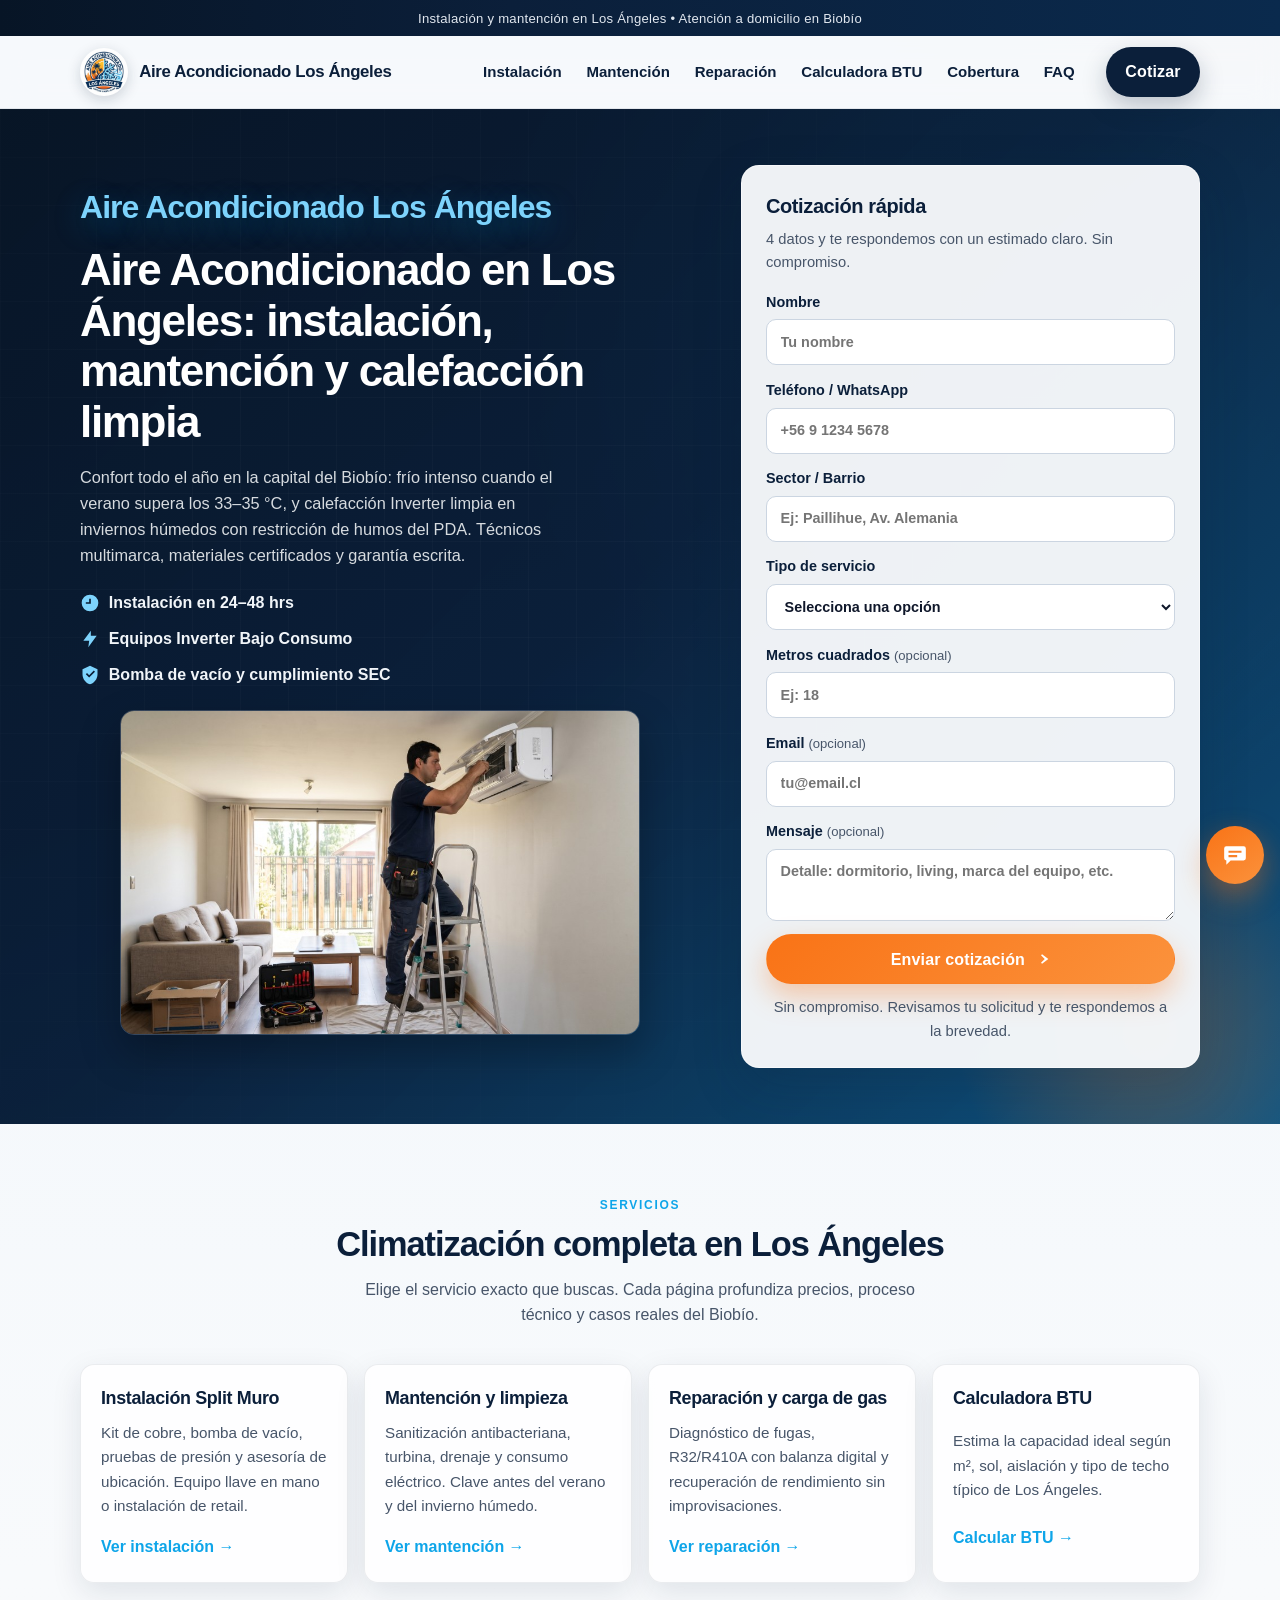
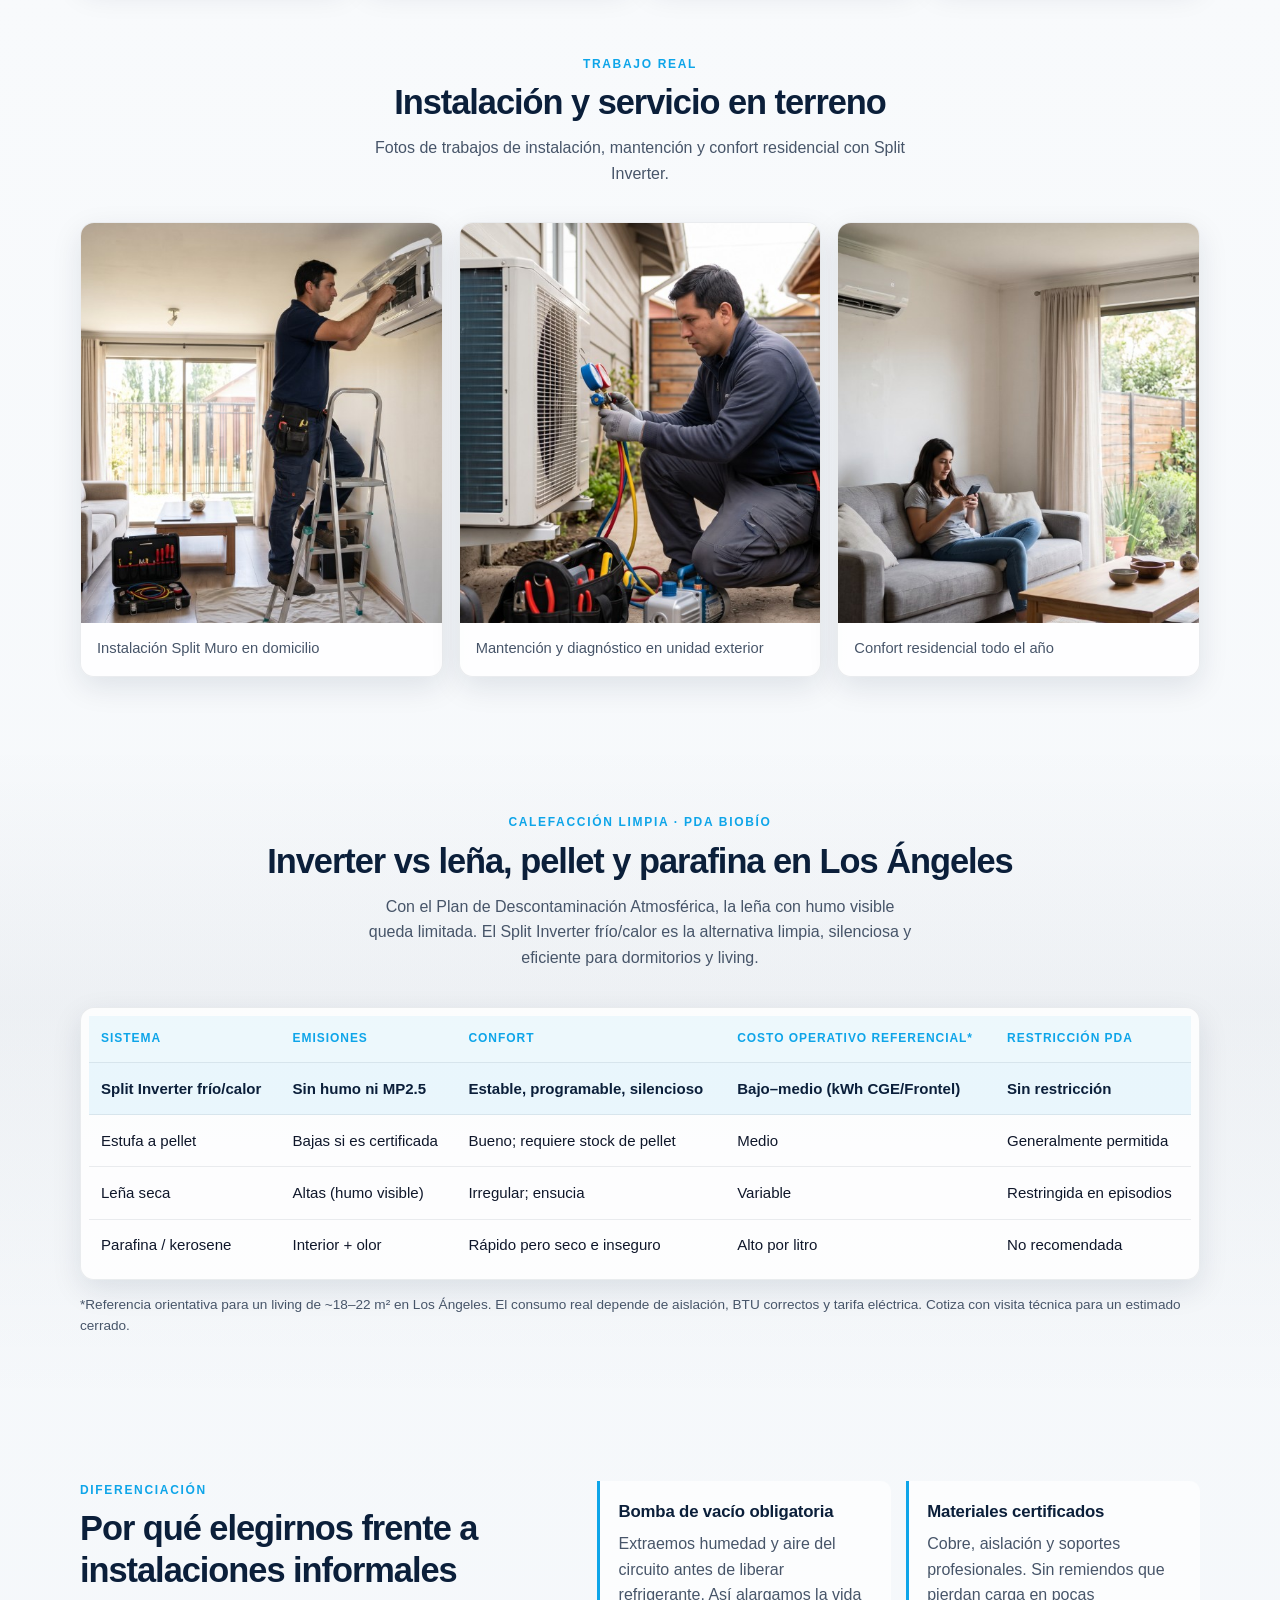
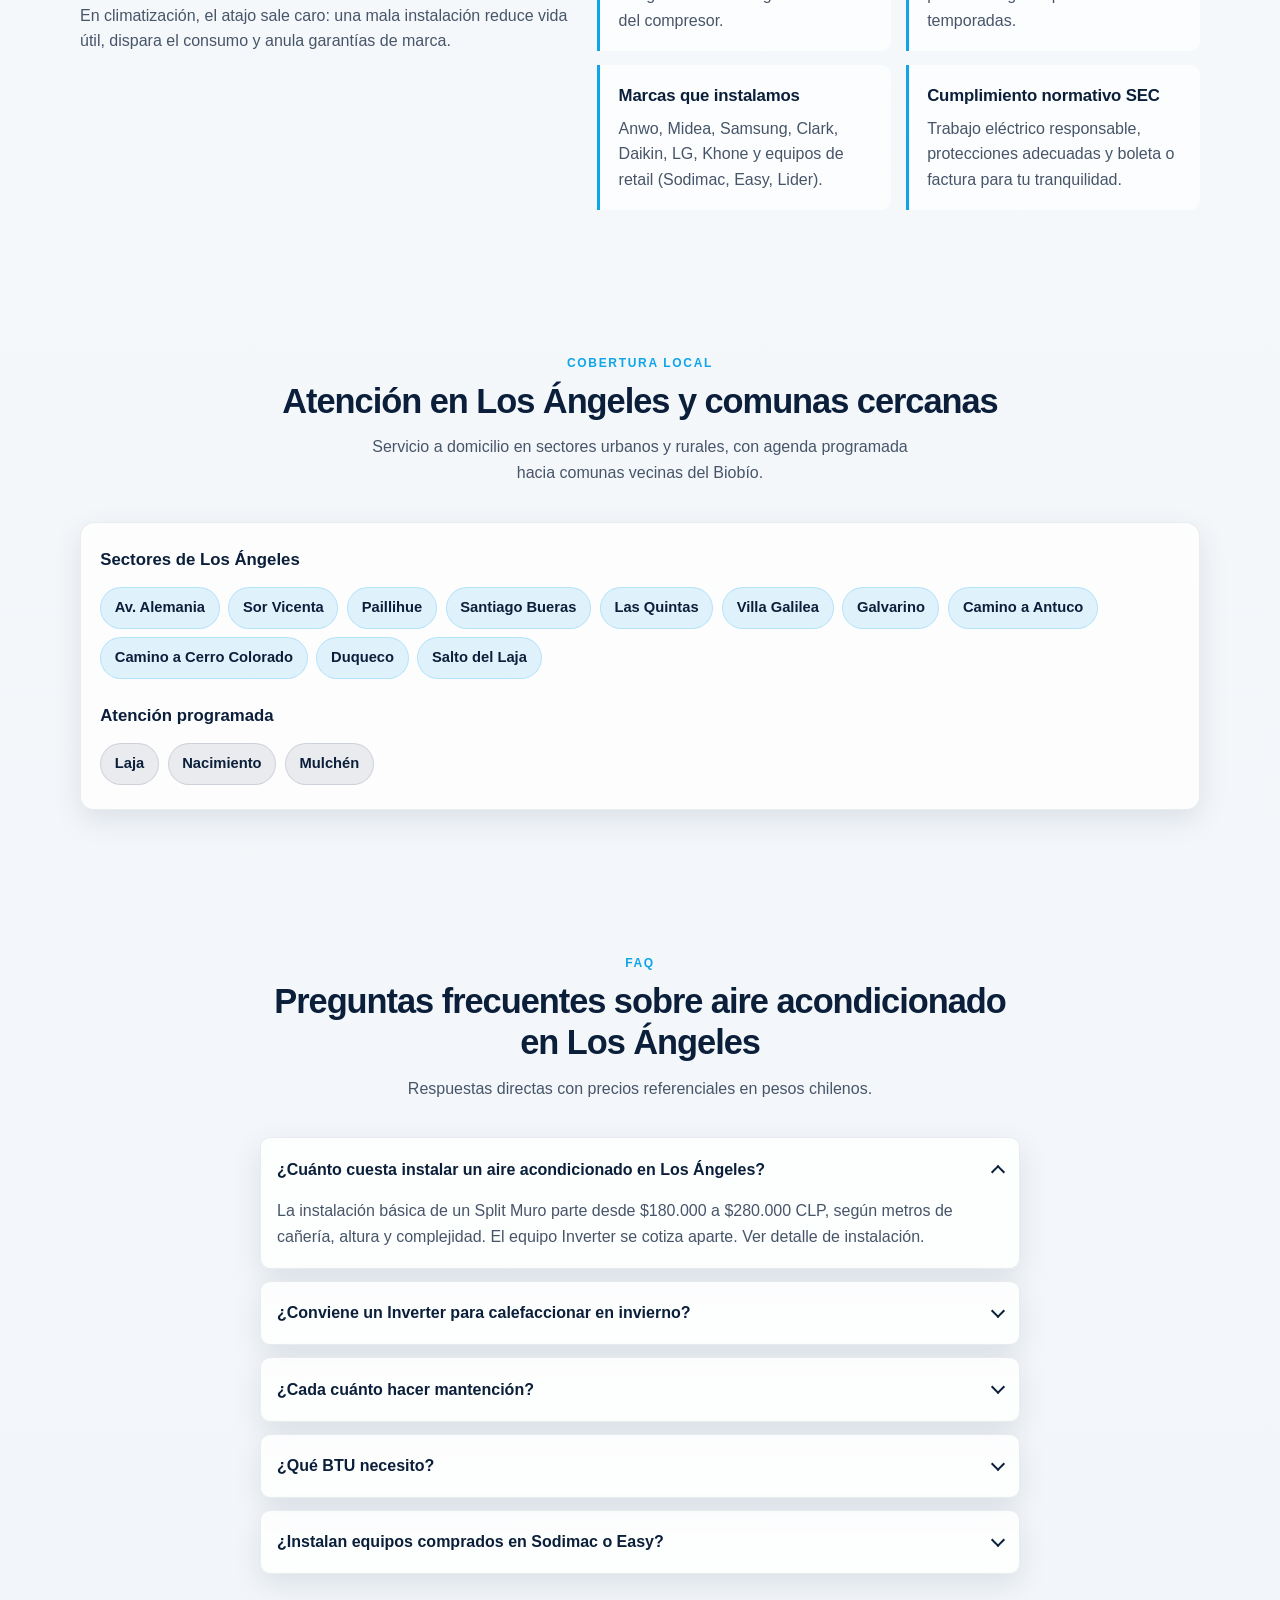
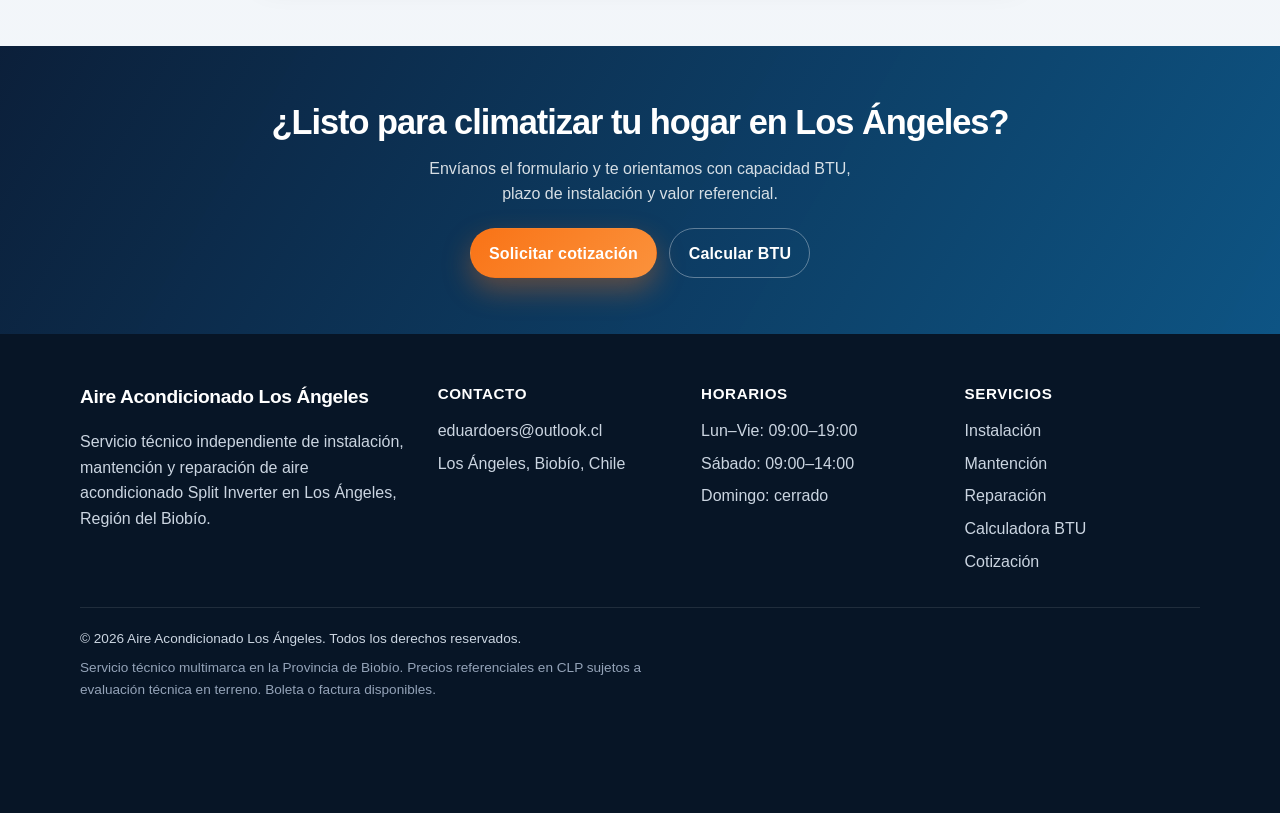
==== commit 5695ec29: "Add brand logo and real service photos across the Hub and Spoke pages. Replace placeholder SVG brand" ====
--- a/index.html
+++ b/index.html
@@ -1,4 +1,4 @@
-<!DOCTYPE html>
+﻿<!DOCTYPE html>
 <html lang="es-CL">
 <head>
   <meta charset="UTF-8">
@@ -13,14 +13,14 @@
   <meta property="og:url" content="https://climatizacionlosangeles.cl/">
   <meta property="og:title" content="Aire Acondicionado en Los Ángeles | Instalación y Mantención Inverter">
   <meta property="og:description" content="Instalación, mantención y reparación de aire acondicionado Split Inverter en Los Ángeles. Frío en verano, calefacción limpia en invierno.">
-  <meta property="og:site_name" content="Clima Los Ángeles">
-  <meta property="og:image" content="https://climatizacionlosangeles.cl/img/og-clima-los-angeles.svg">
+  <meta property="og:site_name" content="Aire Acondicionado Los Ángeles">
+  <meta property="og:image" content="https://climatizacionlosangeles.cl/img/og-clima-los-angeles.jpg">
   <meta property="og:image:width" content="1200">
   <meta property="og:image:height" content="630">
   <meta name="twitter:card" content="summary_large_image">
-  <meta name="twitter:title" content="Aire Acondicionado en Los Ángeles | Clima Los Ángeles">
+  <meta name="twitter:title" content="Aire Acondicionado en Los Ángeles | Servicio y Reparación">
   <meta name="twitter:description" content="Instalación y mantención de Split Inverter en Los Ángeles, Biobío. Cotiza online.">
-  <meta name="twitter:image" content="https://climatizacionlosangeles.cl/img/og-clima-los-angeles.svg">
+  <meta name="twitter:image" content="https://climatizacionlosangeles.cl/img/og-clima-los-angeles.jpg">
 
   <meta name="geo.region" content="CL-BI">
   <meta name="geo.placename" content="Los Ángeles">
@@ -30,7 +30,7 @@
   <meta name="theme-color" content="#0B1F3A">
   <link rel="icon" href="img/favicon.svg" type="image/svg+xml">
   <link rel="icon" href="img/favicon.jpg" type="image/jpeg">
-  <link rel="apple-touch-icon" href="img/logo.jpg">
+  <link rel="apple-touch-icon" href="img/logo-aire-acondicionado-los-angeles.jpg">
   <link rel="preload" href="css/styles.css" as="style">
   <link rel="stylesheet" href="css/styles.css">
 
@@ -42,7 +42,7 @@
         "@type": "WebSite",
         "@id": "https://climatizacionlosangeles.cl/#website",
         "url": "https://climatizacionlosangeles.cl/",
-        "name": "Clima Los Ángeles",
+        "name": "Aire Acondicionado Los Ángeles",
         "description": "Instalación, mantención y reparación de aire acondicionado Split Inverter en Los Ángeles, Región del Biobío.",
         "inLanguage": "es-CL",
         "publisher": { "@id": "https://climatizacionlosangeles.cl/#business" }
@@ -50,12 +50,17 @@
       {
         "@type": "HVACBusiness",
         "@id": "https://climatizacionlosangeles.cl/#business",
-        "name": "Clima Los Ángeles",
+        "name": "Aire Acondicionado Los Ángeles",
         "url": "https://climatizacionlosangeles.cl/",
         "email": "eduardoers@outlook.cl",
         "priceRange": "$$",
-        "image": "https://climatizacionlosangeles.cl/img/og-clima-los-angeles.svg",
-        "logo": "https://climatizacionlosangeles.cl/img/logo.svg",
+        "image": [
+          "https://climatizacionlosangeles.cl/img/logo-aire-acondicionado-los-angeles.jpg",
+          "https://climatizacionlosangeles.cl/img/tecnico-instalacion-split-interior.jpg",
+          "https://climatizacionlosangeles.cl/img/tecnico-mantencion-unidad-exterior.jpg",
+          "https://climatizacionlosangeles.cl/img/confort-hogar-split-los-angeles.jpg"
+        ],
+        "logo": "https://climatizacionlosangeles.cl/img/logo-aire-acondicionado-los-angeles.jpg",
         "description": "Servicio técnico independiente de instalación, mantención y reparación de aire acondicionado Split Inverter en Los Ángeles, Región del Biobío. Solución frío/calor limpia frente a la leña bajo el PDA local.",
         "address": {
           "@type": "PostalAddress",
@@ -206,9 +211,9 @@
 
   <header class="site-header" id="inicio">
     <div class="nav-wrap">
-      <a class="brand" href="/" aria-label="Clima Los Ángeles - Inicio">
-        <img class="brand-mark" src="img/logo.svg" width="40" height="40" alt="" decoding="async">
-        <span class="brand-text" data-brand-name>Clima Los Ángeles</span>
+      <a class="brand" href="/" aria-label="Aire Acondicionado Los Ángeles - Inicio">
+        <img class="brand-mark" src="img/logo-aire-acondicionado-los-angeles.jpg" width="48" height="48" alt="Logo Aire Acondicionado Los Ángeles - Servicio y Reparación" decoding="async">
+        <span class="brand-text" data-brand-name>Aire Acondicionado Los Ángeles</span>
       </a>
 
       <button class="nav-toggle" type="button" aria-expanded="false" aria-controls="nav-menu" aria-label="Abrir menú">
@@ -244,7 +249,7 @@
 
       <div class="hero-inner">
         <div class="hero-copy">
-          <p class="brand-kicker" data-brand-name>Clima Los Ángeles</p>
+          <p class="brand-kicker" data-brand-name>Aire Acondicionado Los Ángeles</p>
           <h1 id="hero-title">Aire Acondicionado en Los Ángeles: instalación, mantención y calefacción limpia</h1>
           <p class="hero-lead">
             Confort todo el año en la capital del Biobío: frío intenso cuando el verano supera los 33–35 °C, y calefacción Inverter limpia en inviernos húmedos con restricción de humos del PDA. Técnicos multimarca, materiales certificados y garantía escrita.
@@ -265,23 +270,15 @@
             </li>
           </ul>
 
-          <div class="hero-visual" aria-hidden="true">
-            <svg class="ac-illustration" viewBox="0 0 420 180" width="420" height="180" role="img">
-              <defs>
-                <linearGradient id="acFace" x1="0" y1="0" x2="1" y2="1">
-                  <stop offset="0%" stop-color="#E2E8F0"/>
-                  <stop offset="100%" stop-color="#94A3B8"/>
-                </linearGradient>
-              </defs>
-              <rect x="40" y="40" width="260" height="78" rx="12" fill="url(#acFace)"/>
-              <rect x="56" y="56" width="180" height="10" rx="5" fill="#0B1F3A" opacity=".25"/>
-              <rect x="56" y="74" width="140" height="6" rx="3" fill="#0EA5E9" opacity=".7"/>
-              <circle cx="260" cy="79" r="10" fill="#0B1F3A" opacity=".2"/>
-              <path class="air-wave w1" d="M320 50c20 10 20 30 0 40" fill="none" stroke="#0EA5E9" stroke-width="3" stroke-linecap="round"/>
-              <path class="air-wave w2" d="M340 40c26 14 26 42 0 56" fill="none" stroke="#7DD3FC" stroke-width="3" stroke-linecap="round"/>
-              <path class="air-wave w3" d="M360 30c32 18 32 54 0 72" fill="none" stroke="#F8FAFC" stroke-width="3" stroke-linecap="round" opacity=".55"/>
-            </svg>
-          </div>
+          <figure class="hero-photo">
+            <img
+              src="img/tecnico-instalacion-split-interior.jpg"
+              width="800"
+              height="500"
+              alt="Técnico instalando aire acondicionado Split Muro en domicilio de Los Ángeles"
+              fetchpriority="high"
+              decoding="async">
+          </figure>
         </div>
 
         <div class="hero-form-wrap" id="contacto">
@@ -369,6 +366,30 @@
             <p>Estima la capacidad ideal según m², sol, aislación y tipo de techo típico de Los Ángeles.</p>
             <span class="spoke-link">Calcular BTU →</span>
           </a>
+        </div>
+      </div>
+    </section>
+
+    <section class="media-band" aria-labelledby="trabajo-title">
+      <div class="container">
+        <header class="section-head">
+          <p class="eyebrow">Trabajo real</p>
+          <h2 id="trabajo-title">Instalación y servicio en terreno</h2>
+          <p class="section-lead">Fotos de trabajos de instalación, mantención y confort residencial con Split Inverter.</p>
+        </header>
+        <div class="media-grid">
+          <figure class="media-card">
+            <img src="img/tecnico-instalacion-split-interior.jpg" width="640" height="400" alt="Instalación de aire acondicionado Split interior en living de Los Ángeles" loading="lazy" decoding="async">
+            <figcaption>Instalación Split Muro en domicilio</figcaption>
+          </figure>
+          <figure class="media-card">
+            <img src="img/tecnico-mantencion-unidad-exterior.jpg" width="640" height="400" alt="Técnico midiendo presión en unidad exterior de aire acondicionado en Los Ángeles" loading="lazy" decoding="async">
+            <figcaption>Mantención y diagnóstico en unidad exterior</figcaption>
+          </figure>
+          <figure class="media-card">
+            <img src="img/confort-hogar-split-los-angeles.jpg" width="640" height="400" alt="Hogar con aire acondicionado Split instalado y confort térmico en Los Ángeles" loading="lazy" decoding="async">
+            <figcaption>Confort residencial todo el año</figcaption>
+          </figure>
         </div>
       </div>
     </section>
@@ -544,7 +565,7 @@
   <footer class="site-footer">
     <div class="container footer-grid">
       <div>
-        <p class="footer-brand" data-brand-name>Clima Los Ángeles</p>
+        <p class="footer-brand" data-brand-name>Aire Acondicionado Los Ángeles</p>
         <p>Servicio técnico independiente de instalación, mantención y reparación de aire acondicionado Split Inverter en Los Ángeles, Región del Biobío.</p>
       </div>
       <div>
@@ -575,7 +596,7 @@
       </div>
     </div>
     <div class="footer-bottom">
-      <p>&copy; <span id="year"></span> <span data-brand-name>Clima Los Ángeles</span>. Todos los derechos reservados.</p>
+      <p>&copy; <span id="year"></span> <span data-brand-name>Aire Acondicionado Los Ángeles</span>. Todos los derechos reservados.</p>
       <p class="legal">Servicio técnico multimarca en la Provincia de Biobío. Precios referenciales en CLP sujetos a evaluación técnica en terreno. Boleta o factura disponibles.</p>
     </div>
   </footer>
--- a/css/styles.css
+++ b/css/styles.css
@@ -3,7 +3,7 @@
    Cambia solo las variables de marca para rebranding rápido
    ========================================================= */
 :root {
-  --brand-name: "Clima Los Ángeles";
+  --brand-name: "Aire Acondicionado Los Ángeles";
   --navy: #0B1F3A;
   --navy-2: #123055;
   --sky: #0EA5E9;
@@ -143,11 +143,12 @@
 
 .brand-mark {
   flex-shrink: 0;
-  width: 40px;
-  height: 40px;
+  width: 48px;
+  height: 48px;
   border-radius: 50%;
   object-fit: cover;
-  filter: drop-shadow(0 6px 12px rgba(14, 165, 233, 0.35));
+  background: #fff;
+  box-shadow: 0 4px 14px rgba(11, 31, 58, 0.18);
 }
 
 .nav-toggle {
@@ -405,6 +406,72 @@
   opacity: 0.95;
 }
 
+.hero-photo {
+  margin-top: 1.4rem;
+  border-radius: var(--radius);
+  overflow: hidden;
+  border: 1px solid rgba(248, 250, 252, 0.18);
+  box-shadow: 0 18px 40px rgba(0, 0, 0, 0.28);
+  aspect-ratio: 16 / 10;
+  max-width: 520px;
+}
+
+.hero-photo img {
+  width: 100%;
+  height: 100%;
+  object-fit: cover;
+}
+
+.media-band {
+  padding: 0 0 4rem;
+}
+
+.media-grid {
+  display: grid;
+  gap: 1rem;
+}
+
+.media-card {
+  margin: 0;
+  border-radius: var(--radius);
+  overflow: hidden;
+  background: rgba(255, 255, 255, 0.82);
+  border: 1px solid rgba(11, 31, 58, 0.08);
+  box-shadow: var(--shadow-soft);
+}
+
+.media-card img {
+  width: 100%;
+  aspect-ratio: 16 / 10;
+  object-fit: cover;
+}
+
+.media-card figcaption {
+  padding: 0.85rem 1rem 1rem;
+  font-size: 0.92rem;
+  color: var(--muted);
+}
+
+@media (min-width: 900px) {
+  .media-grid {
+    grid-template-columns: repeat(3, 1fr);
+  }
+}
+
+.page-hero-photo {
+  border-radius: var(--radius);
+  overflow: hidden;
+  border: 1px solid rgba(248, 250, 252, 0.2);
+  box-shadow: var(--shadow);
+  aspect-ratio: 4 / 3;
+}
+
+.page-hero-photo img {
+  width: 100%;
+  height: 100%;
+  object-fit: cover;
+}
+
 .air-wave {
   stroke-dasharray: 80;
   animation: waveFlow 3.2s linear infinite;
--- a/css/styles.css
+++ b/css/styles.css
@@ -3,7 +3,7 @@
    Cambia solo las variables de marca para rebranding rápido
    ========================================================= */
 :root {
-  --brand-name: "Clima Los Ángeles";
+  --brand-name: "Aire Acondicionado Los Ángeles";
   --navy: #0B1F3A;
   --navy-2: #123055;
   --sky: #0EA5E9;
@@ -143,11 +143,12 @@
 
 .brand-mark {
   flex-shrink: 0;
-  width: 40px;
-  height: 40px;
+  width: 48px;
+  height: 48px;
   border-radius: 50%;
   object-fit: cover;
-  filter: drop-shadow(0 6px 12px rgba(14, 165, 233, 0.35));
+  background: #fff;
+  box-shadow: 0 4px 14px rgba(11, 31, 58, 0.18);
 }
 
 .nav-toggle {
@@ -405,6 +406,72 @@
   opacity: 0.95;
 }
 
+.hero-photo {
+  margin-top: 1.4rem;
+  border-radius: var(--radius);
+  overflow: hidden;
+  border: 1px solid rgba(248, 250, 252, 0.18);
+  box-shadow: 0 18px 40px rgba(0, 0, 0, 0.28);
+  aspect-ratio: 16 / 10;
+  max-width: 520px;
+}
+
+.hero-photo img {
+  width: 100%;
+  height: 100%;
+  object-fit: cover;
+}
+
+.media-band {
+  padding: 0 0 4rem;
+}
+
+.media-grid {
+  display: grid;
+  gap: 1rem;
+}
+
+.media-card {
+  margin: 0;
+  border-radius: var(--radius);
+  overflow: hidden;
+  background: rgba(255, 255, 255, 0.82);
+  border: 1px solid rgba(11, 31, 58, 0.08);
+  box-shadow: var(--shadow-soft);
+}
+
+.media-card img {
+  width: 100%;
+  aspect-ratio: 16 / 10;
+  object-fit: cover;
+}
+
+.media-card figcaption {
+  padding: 0.85rem 1rem 1rem;
+  font-size: 0.92rem;
+  color: var(--muted);
+}
+
+@media (min-width: 900px) {
+  .media-grid {
+    grid-template-columns: repeat(3, 1fr);
+  }
+}
+
+.page-hero-photo {
+  border-radius: var(--radius);
+  overflow: hidden;
+  border: 1px solid rgba(248, 250, 252, 0.2);
+  box-shadow: var(--shadow);
+  aspect-ratio: 4 / 3;
+}
+
+.page-hero-photo img {
+  width: 100%;
+  height: 100%;
+  object-fit: cover;
+}
+
 .air-wave {
   stroke-dasharray: 80;
   animation: waveFlow 3.2s linear infinite;
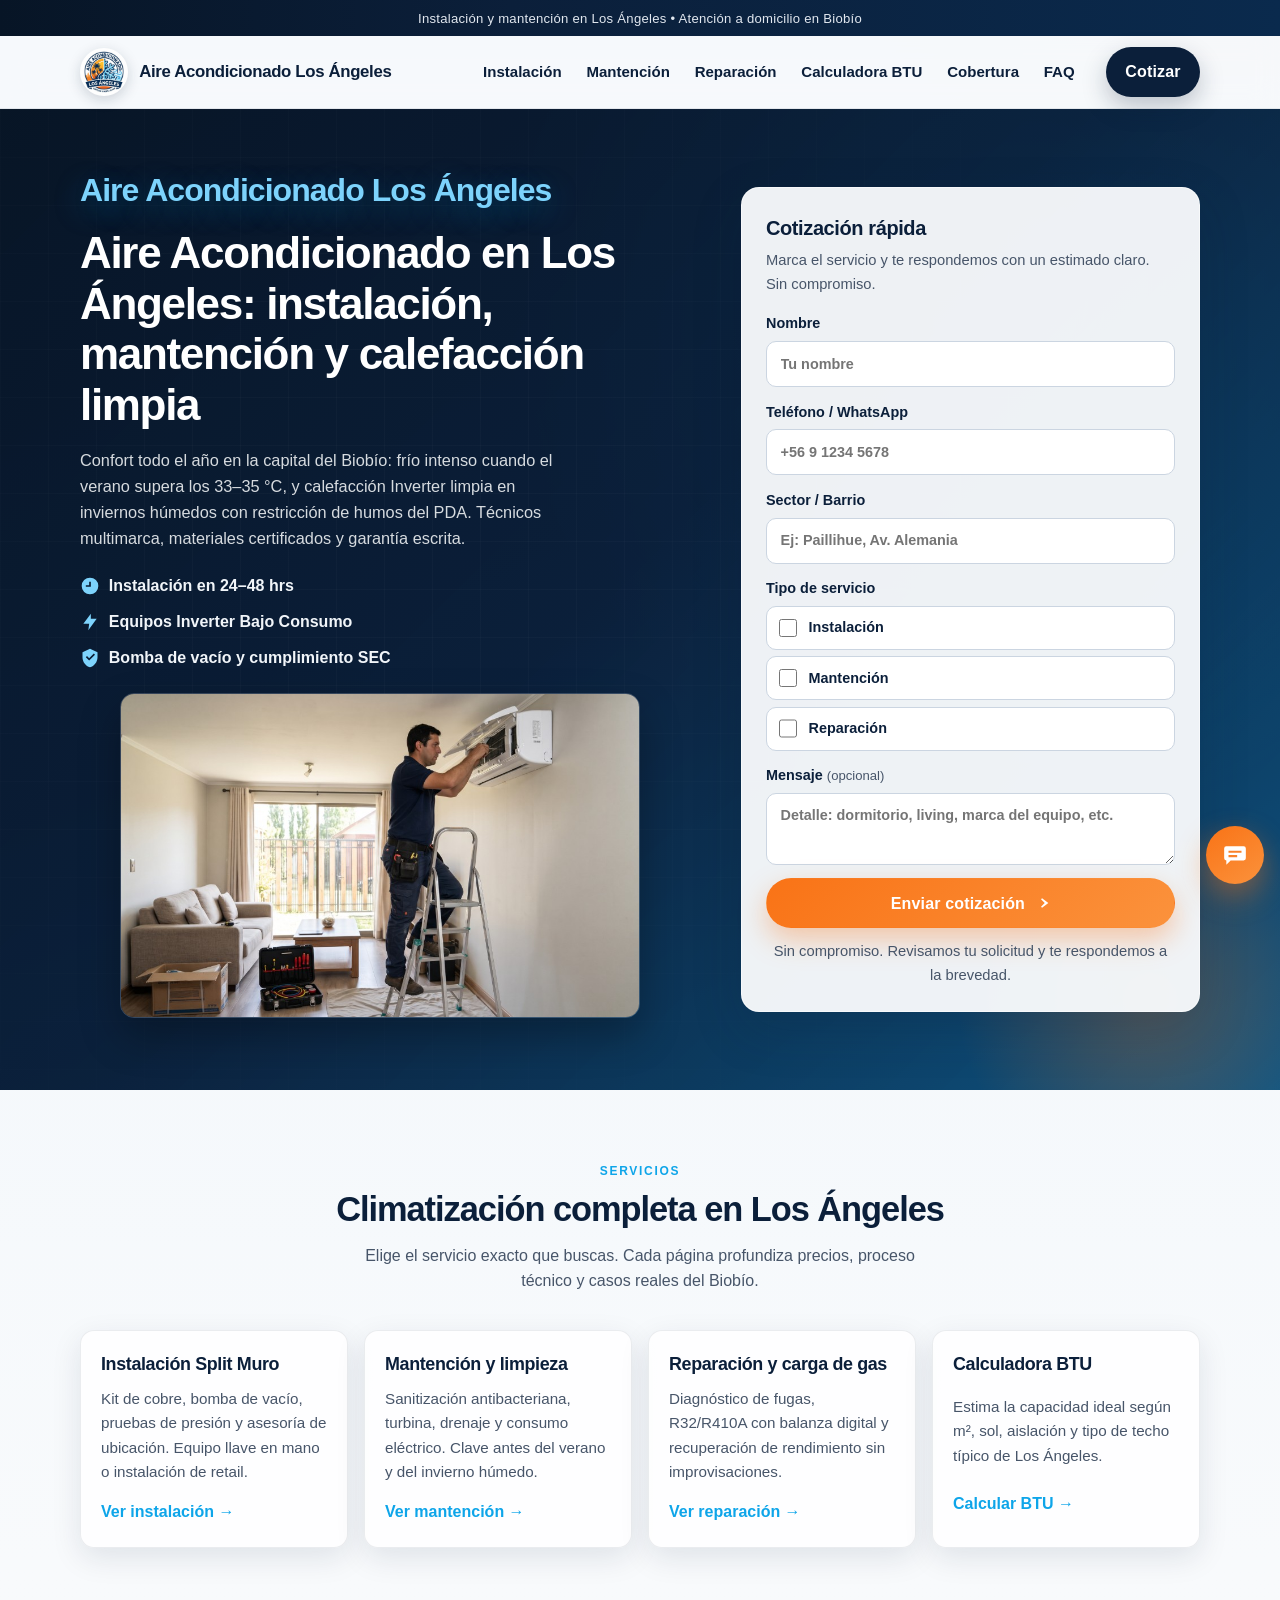
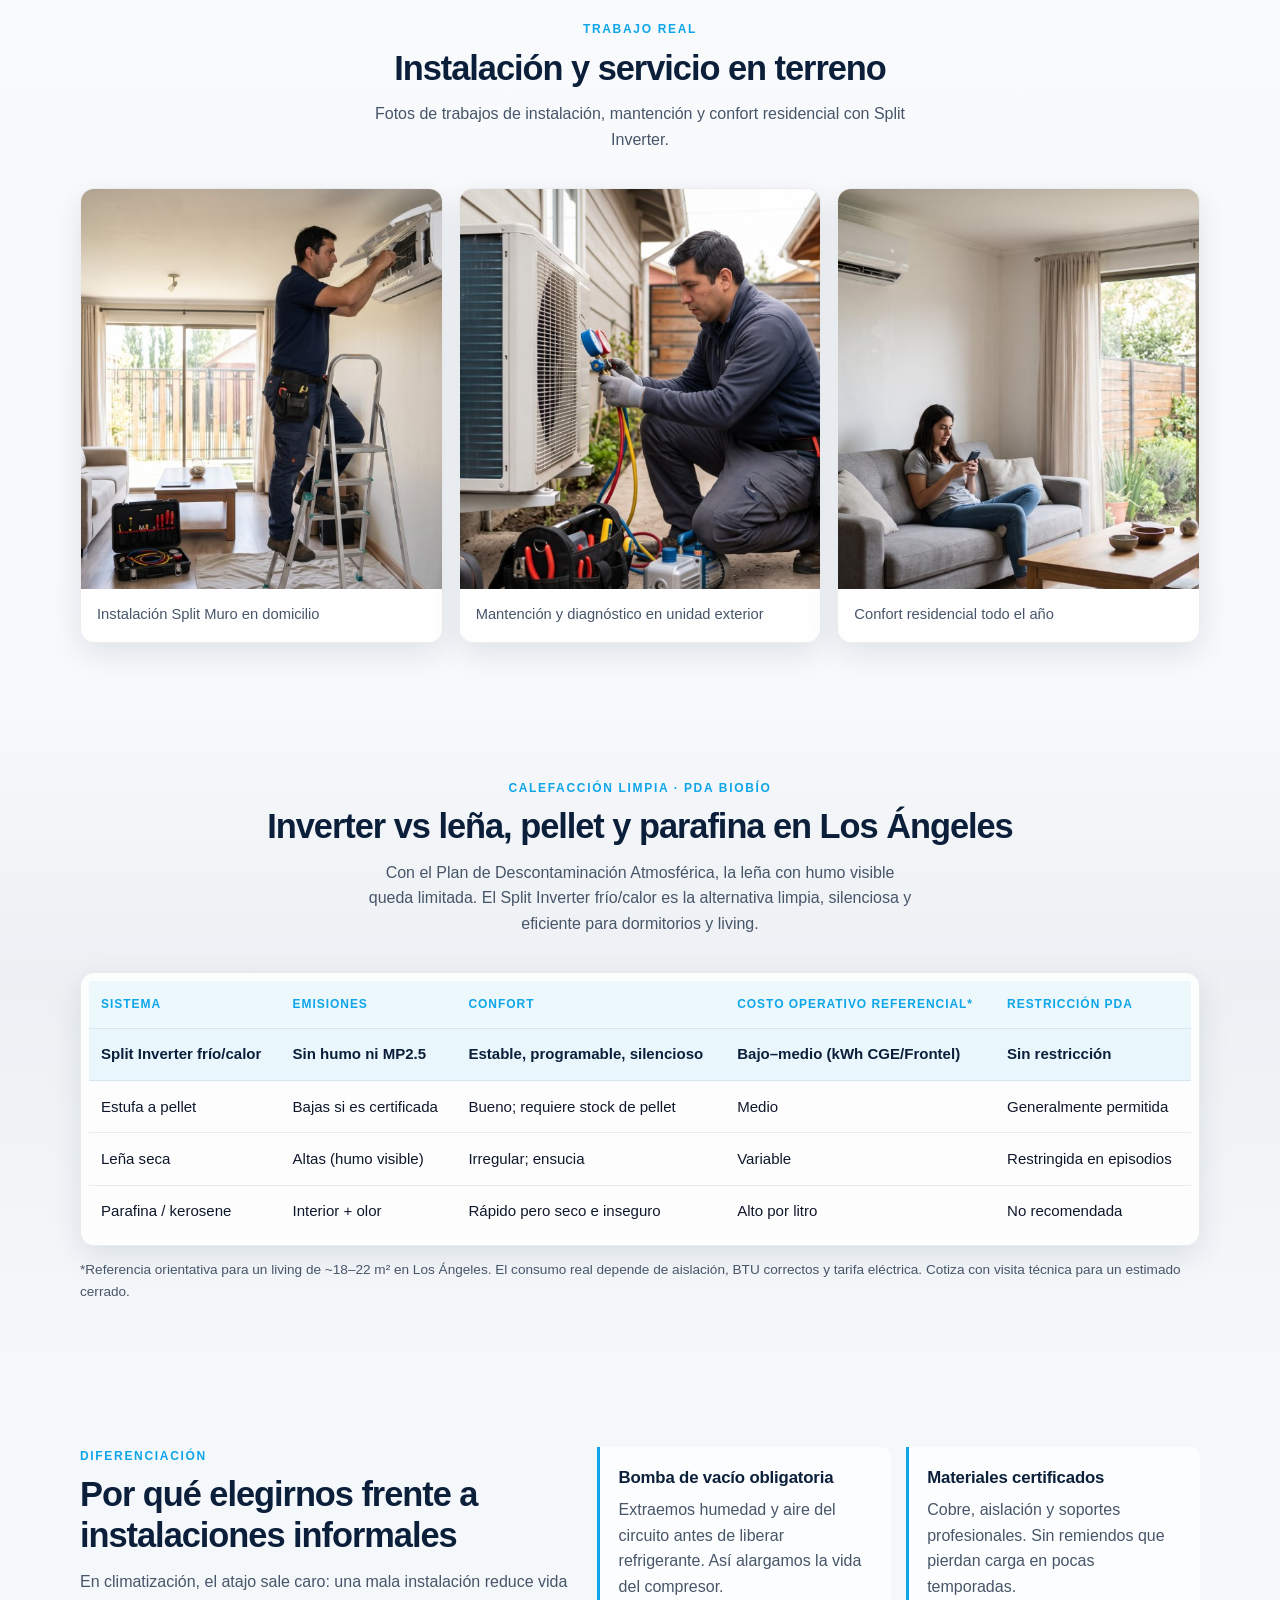
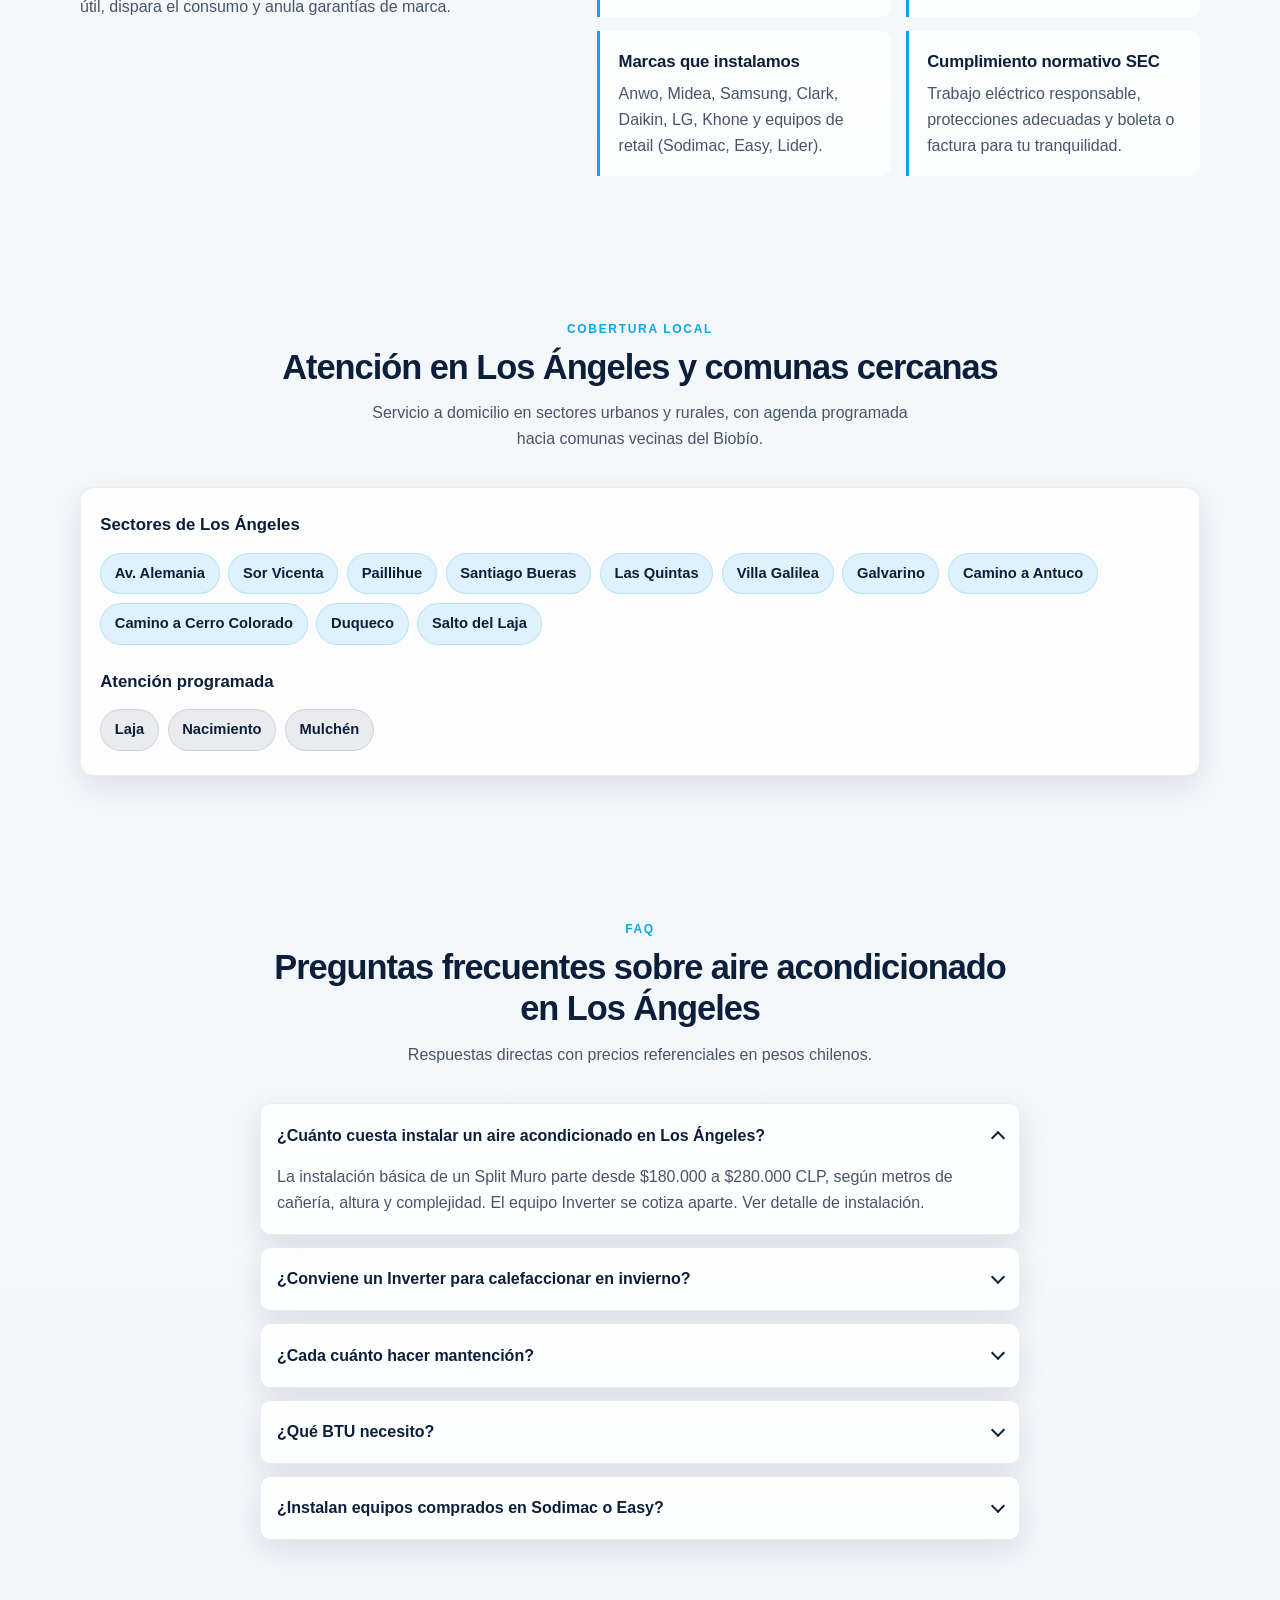
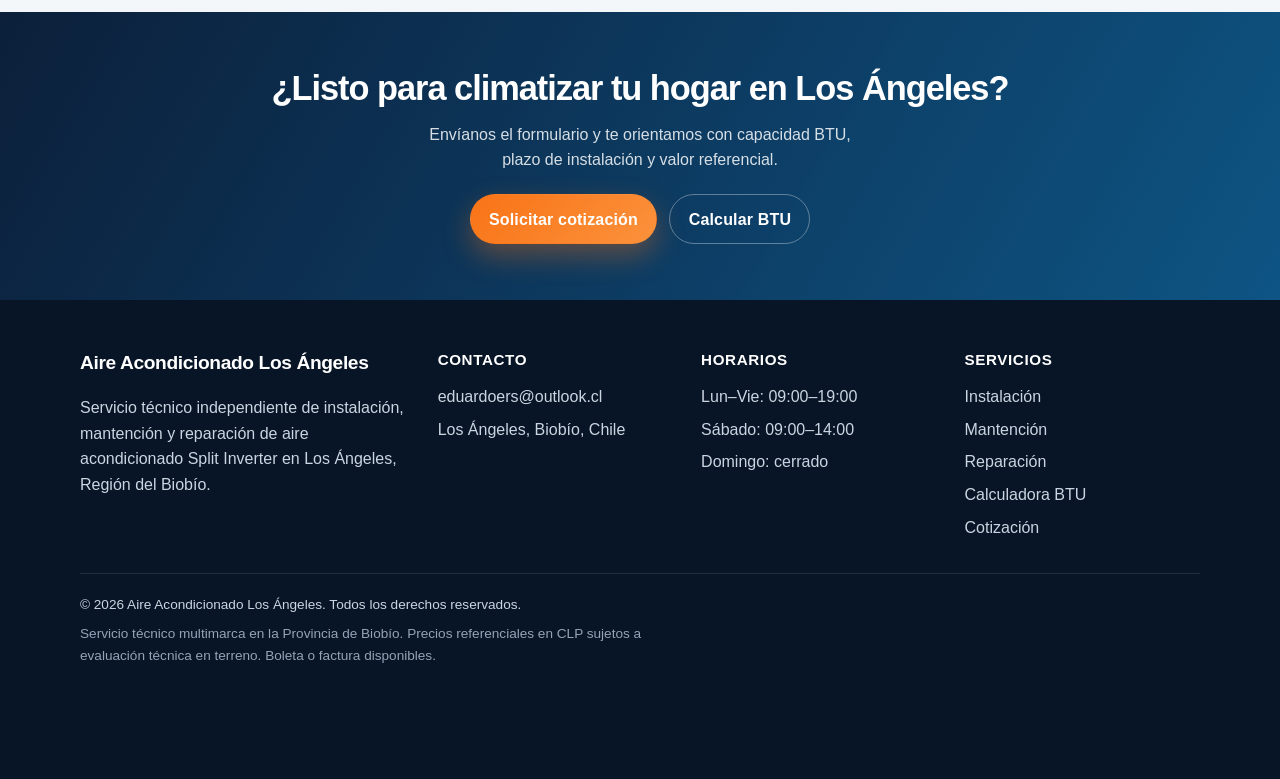
==== commit a3ae0aa5: "Simplify quote forms to service checkboxes and an optional message. Co-authored-by: Cursor <cursorag" ====
--- a/index.html
+++ b/index.html
@@ -284,7 +284,7 @@
         <div class="hero-form-wrap" id="contacto">
           <form class="quote-form" id="quote-form" data-origin="home_hero" novalidate>
             <h2 class="form-title">Cotización rápida</h2>
-            <p class="form-sub">4 datos y te respondemos con un estimado claro. Sin compromiso.</p>
+            <p class="form-sub">Marca el servicio y te respondemos con un estimado claro. Sin compromiso.</p>
 
             <label>
               <span>Nombre</span>
@@ -301,25 +301,21 @@
               <input type="text" name="sector" required placeholder="Ej: Paillihue, Av. Alemania">
             </label>
 
-            <label>
-              <span>Tipo de servicio</span>
-              <select name="servicio" required>
-                <option value="">Selecciona una opción</option>
-                <option value="Instalación">Instalación</option>
-                <option value="Mantención">Mantención</option>
-                <option value="Reparación">Reparación</option>
-              </select>
-            </label>
-
-            <label>
-              <span>Metros cuadrados <em class="optional">(opcional)</em></span>
-              <input type="number" name="metros" min="5" max="200" step="1" placeholder="Ej: 18">
-            </label>
-
-            <label>
-              <span>Email <em class="optional">(opcional)</em></span>
-              <input type="email" name="email" autocomplete="email" placeholder="tu@email.cl">
-            </label>
+            <fieldset class="service-checks">
+              <legend>Tipo de servicio</legend>
+              <label class="service-check">
+                <input type="checkbox" name="servicio" value="Instalación">
+                <span>Instalación</span>
+              </label>
+              <label class="service-check">
+                <input type="checkbox" name="servicio" value="Mantención">
+                <span>Mantención</span>
+              </label>
+              <label class="service-check">
+                <input type="checkbox" name="servicio" value="Reparación">
+                <span>Reparación</span>
+              </label>
+            </fieldset>
 
             <label>
               <span>Mensaje <em class="optional">(opcional)</em></span>
--- a/css/styles.css
+++ b/css/styles.css
@@ -521,6 +521,58 @@
   font-size: 0.82rem;
 }
 
+.service-checks {
+  border: 0;
+  margin: 0 0 0.85rem;
+  padding: 0;
+  display: grid;
+  gap: 0.4rem;
+}
+
+.service-checks legend {
+  font-size: 0.9rem;
+  font-weight: 600;
+  color: var(--navy);
+  margin-bottom: 0.35rem;
+  padding: 0;
+}
+
+.quote-form .service-check {
+  display: flex;
+  align-items: center;
+  gap: 0.7rem;
+  margin: 0;
+  min-height: 44px;
+  padding: 0.4rem 0.75rem;
+  border: 1px solid #CBD5E1;
+  border-radius: var(--radius-sm);
+  background: #fff;
+  font-weight: 650;
+  cursor: pointer;
+  transition: border-color 0.2s, background 0.2s, box-shadow 0.2s;
+}
+
+.quote-form .service-check input {
+  width: 1.15rem;
+  height: 1.15rem;
+  min-height: 0;
+  margin: 0;
+  padding: 0;
+  flex: 0 0 auto;
+  accent-color: var(--sky, #0ea5e9);
+}
+
+.quote-form .service-check:has(input:checked) {
+  border-color: var(--sky);
+  background: rgba(14, 165, 233, 0.1);
+  box-shadow: inset 0 0 0 1px rgba(14, 165, 233, 0.2);
+}
+
+.quote-form .service-check:has(input:focus-visible) {
+  border-color: var(--sky);
+  box-shadow: 0 0 0 3px rgba(14, 165, 233, 0.2);
+}
+
 .quote-form label,
 .calc-form label {
   display: grid;
--- a/css/styles.css
+++ b/css/styles.css
@@ -521,6 +521,58 @@
   font-size: 0.82rem;
 }
 
+.service-checks {
+  border: 0;
+  margin: 0 0 0.85rem;
+  padding: 0;
+  display: grid;
+  gap: 0.4rem;
+}
+
+.service-checks legend {
+  font-size: 0.9rem;
+  font-weight: 600;
+  color: var(--navy);
+  margin-bottom: 0.35rem;
+  padding: 0;
+}
+
+.quote-form .service-check {
+  display: flex;
+  align-items: center;
+  gap: 0.7rem;
+  margin: 0;
+  min-height: 44px;
+  padding: 0.4rem 0.75rem;
+  border: 1px solid #CBD5E1;
+  border-radius: var(--radius-sm);
+  background: #fff;
+  font-weight: 650;
+  cursor: pointer;
+  transition: border-color 0.2s, background 0.2s, box-shadow 0.2s;
+}
+
+.quote-form .service-check input {
+  width: 1.15rem;
+  height: 1.15rem;
+  min-height: 0;
+  margin: 0;
+  padding: 0;
+  flex: 0 0 auto;
+  accent-color: var(--sky, #0ea5e9);
+}
+
+.quote-form .service-check:has(input:checked) {
+  border-color: var(--sky);
+  background: rgba(14, 165, 233, 0.1);
+  box-shadow: inset 0 0 0 1px rgba(14, 165, 233, 0.2);
+}
+
+.quote-form .service-check:has(input:focus-visible) {
+  border-color: var(--sky);
+  box-shadow: 0 0 0 3px rgba(14, 165, 233, 0.2);
+}
+
 .quote-form label,
 .calc-form label {
   display: grid;
